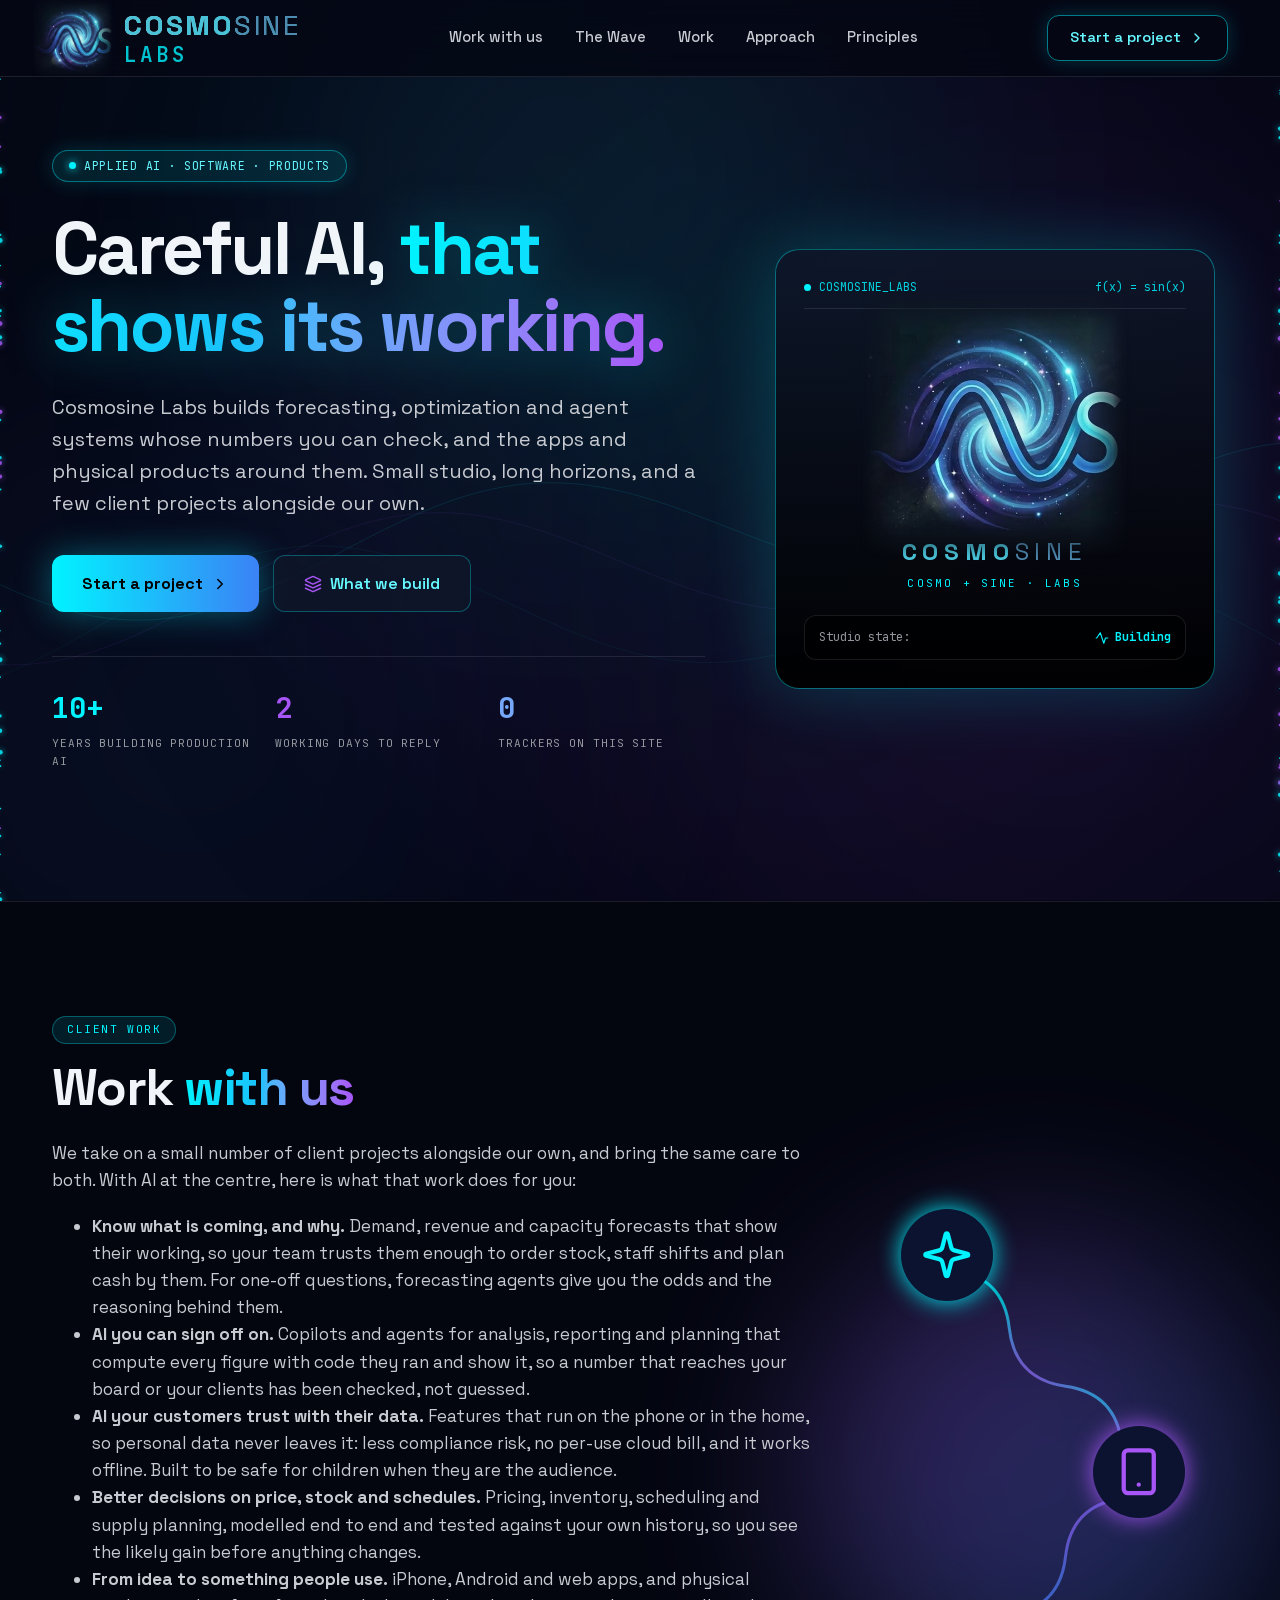
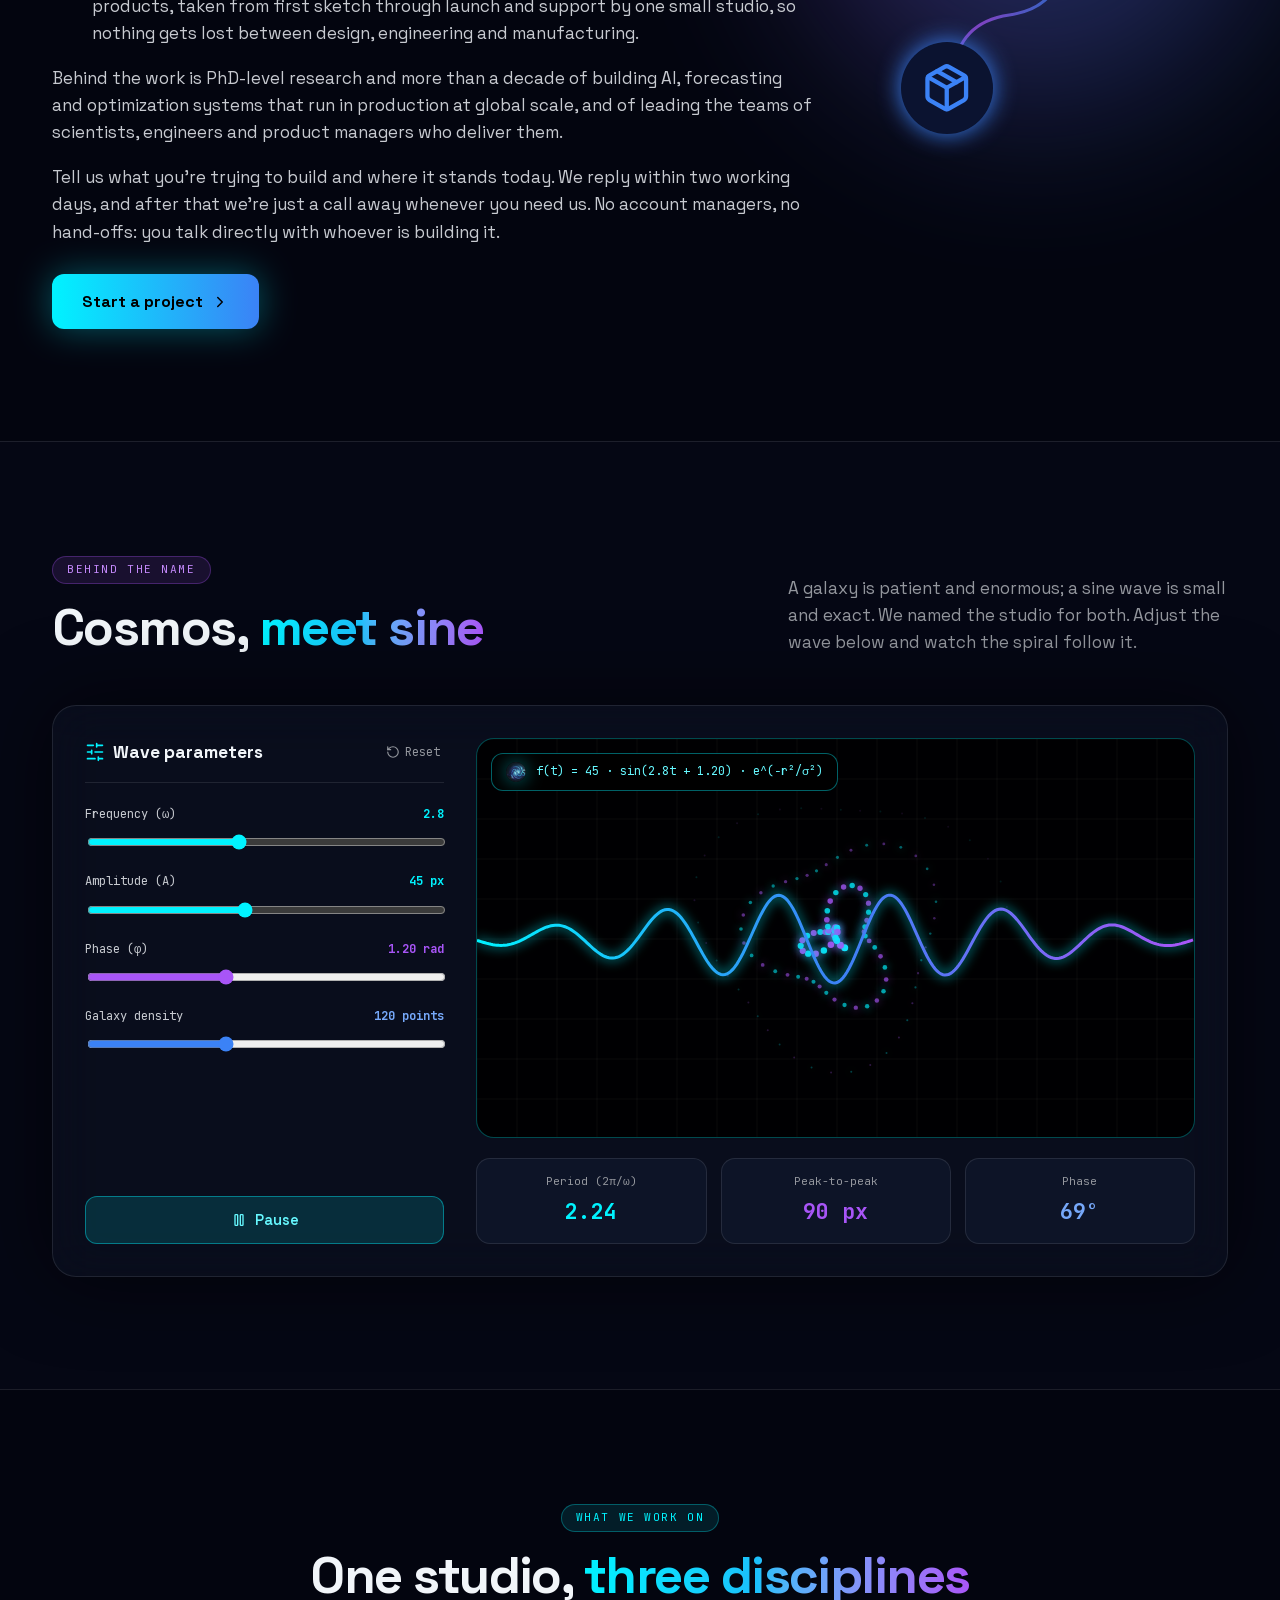
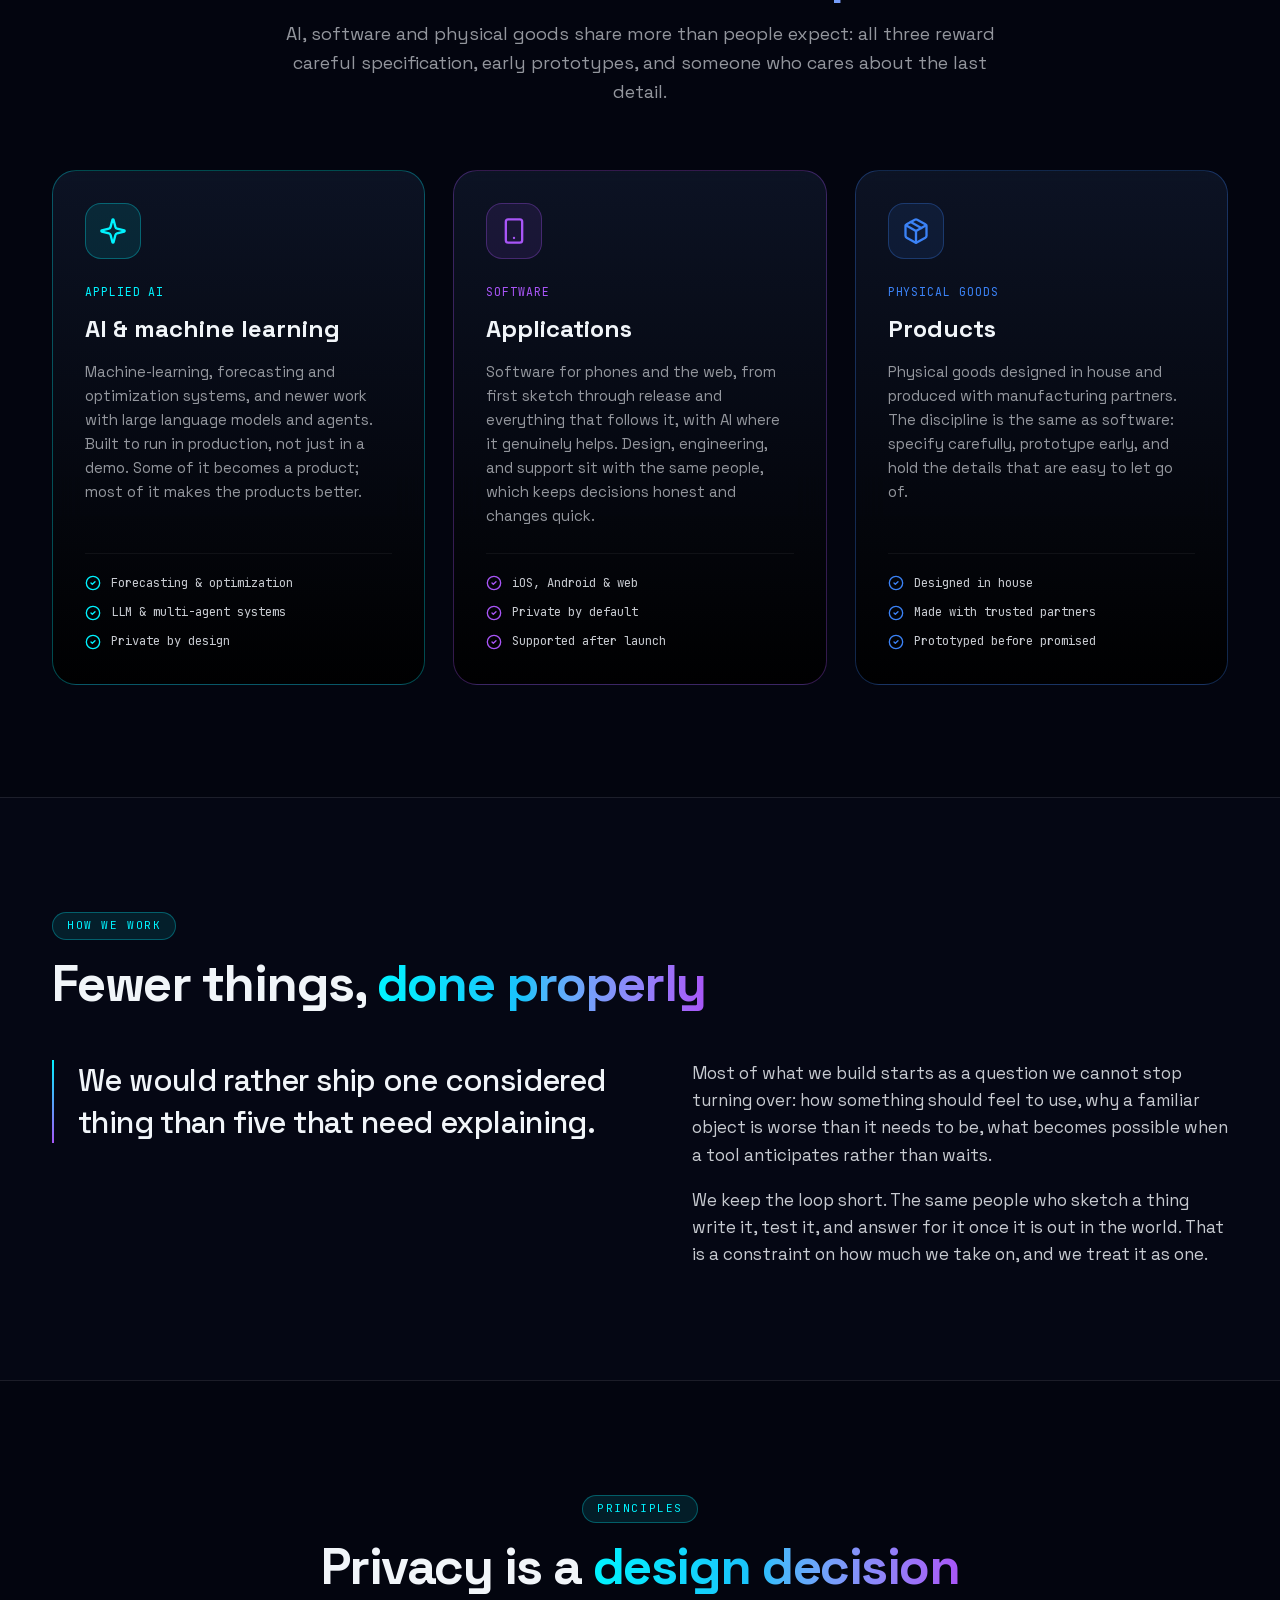
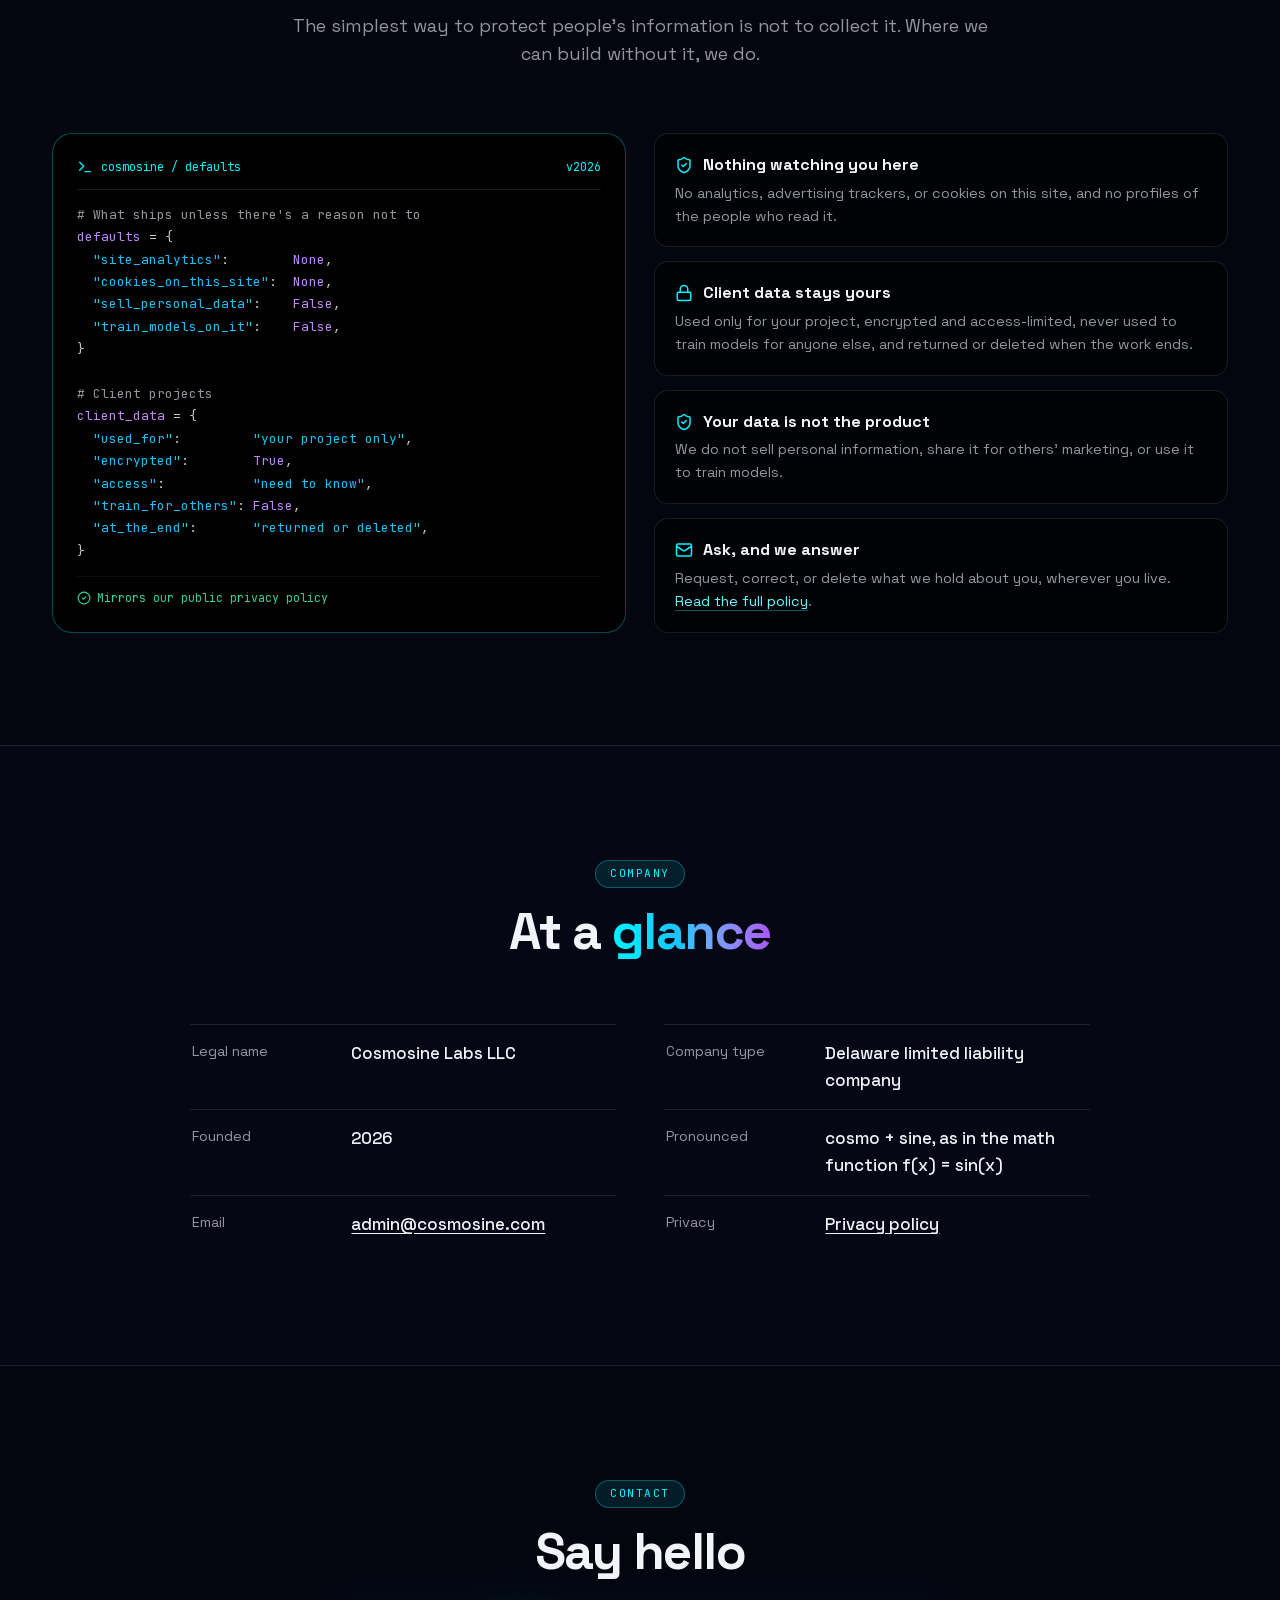
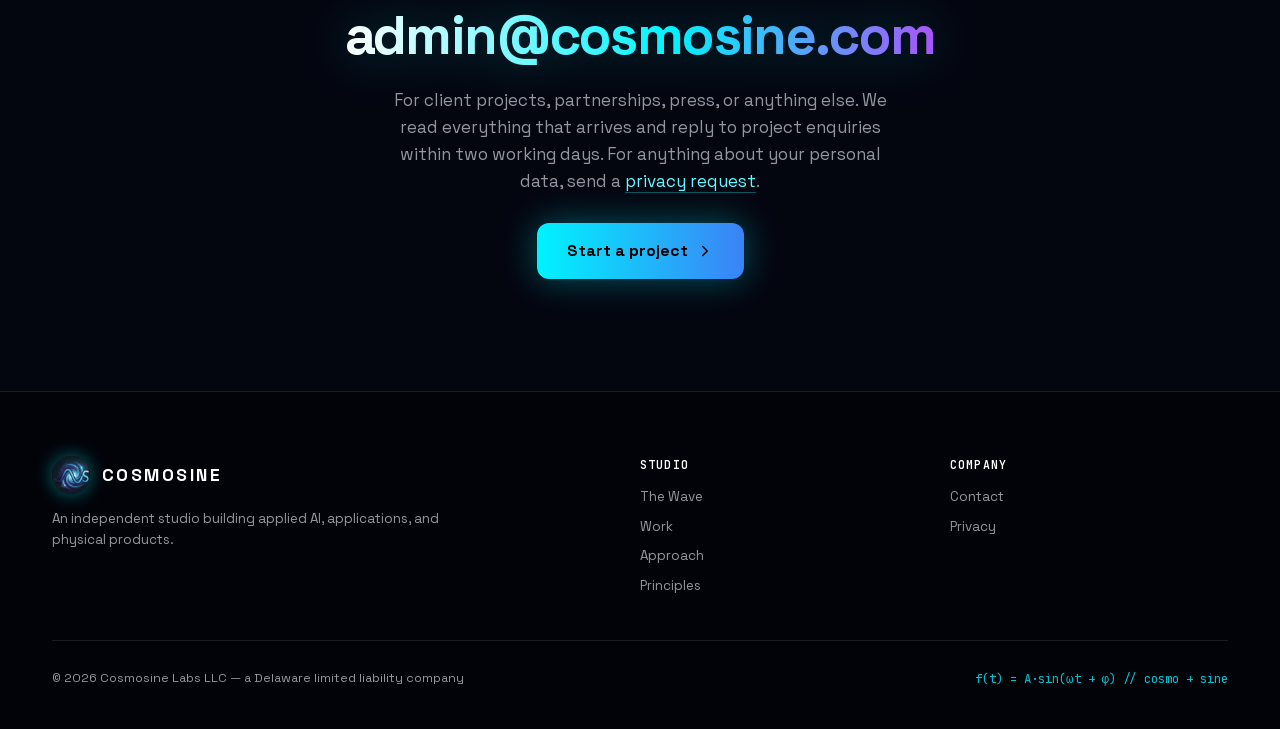
==== index.html @ b8218fde "Publish cosmosine.com from Site Studio" ====
<!DOCTYPE html>
<html lang="en">
<head>
<meta charset="utf-8">
<meta name="viewport" content="width=device-width, initial-scale=1">
<title>Cosmosine Labs · Applied AI &amp; software studio</title>
<meta name="description" content="Independent applied-AI studio: forecasts that show their working, AI agents that compute rather than guess, private on-device AI, and the apps around them.">
<meta name="theme-color" content="#050714">
<meta property="og:title" content="Cosmosine Labs · Applied AI &amp; software studio">
<meta property="og:description" content="Independent applied-AI studio: forecasting, optimization and agent systems whose numbers you can check, and the apps and products around them.">
<meta property="og:type" content="website">
<meta property="og:url" content="https://cosmosine.com/">
<meta property="og:site_name" content="Cosmosine Labs">
<meta property="og:image" content="https://cosmosine.com/assets/cosmosine-og.jpg">
<meta name="twitter:card" content="summary_large_image">
<link rel="canonical" href="https://cosmosine.com/">
<link rel="icon" type="image/png" href="assets/favicon-192.png">
<link rel="apple-touch-icon" href="assets/apple-touch-icon.png">
<link rel="stylesheet" href="fonts.css?v=10cmsup">
<link rel="stylesheet" href="styles.css">
<script type="application/ld+json">{"@context":"https://schema.org","@type":"Organization","name":"Cosmosine Labs","legalName":"Cosmosine Labs LLC","url":"https://cosmosine.com/","logo":"https://cosmosine.com/assets/logo.jpg","description":"Independent applied-AI studio: forecasts that show their working, AI agents that compute rather than guess, private on-device AI, and the apps around them.","email":"admin@cosmosine.com","contactPoint":{"@type":"ContactPoint","email":"admin@cosmosine.com","contactType":"customer service"},"foundingDate":"2026-09-12"}</script>

<style>:root{--space:#050714;--space-rgb:5,7,20;--panel-rgb:15,23,42;--ink:#f1f5f9;--ink-rgb:241,245,249;--cyan:#00f3ff;--cyan-rgb:0,243,255;--violet:#a855f7;--violet-rgb:168,85,247;--blue:#3b82f6;--blue-rgb:59,130,246;--glow:1;--radius:24px;--max:1240px;--heading-weight:700;--sans:"Space Grotesk",system-ui,-apple-system,BlinkMacSystemFont,"Segoe UI",Roboto,Helvetica,Arial,sans-serif;--mono:"JetBrains Mono",ui-monospace,SFMono-Regular,Menlo,Consolas,monospace}</style>
</head>
<body data-motion="full" data-particles="80" data-hero="particles">

<!-- Icon sprite (Lucide, ISC licence) -->
<svg width="0" height="0" style="position:absolute" aria-hidden="true">
  <defs><style>.i{fill:none;stroke:currentColor;stroke-width:2;stroke-linecap:round;stroke-linejoin:round}</style></defs>
  <symbol id="i-chevron" viewBox="0 0 24 24"><path d="m9 18 6-6-6-6"/></symbol>
  <symbol id="i-check" viewBox="0 0 24 24"><circle cx="12" cy="12" r="10"/><path d="m9 12 2 2 4-4"/></symbol>
  <symbol id="i-phone" viewBox="0 0 24 24"><rect width="14" height="20" x="5" y="2" rx="2"/><path d="M12 18h.01"/></symbol>
  <symbol id="i-package" viewBox="0 0 24 24"><path d="m7.5 4.27 9 5.15"/><path d="M21 8a2 2 0 0 0-1-1.73l-7-4a2 2 0 0 0-2 0l-7 4A2 2 0 0 0 3 8v8a2 2 0 0 0 1 1.73l7 4a2 2 0 0 0 2 0l7-4A2 2 0 0 0 21 16Z"/><path d="m3.3 7 8.7 5 8.7-5"/><path d="M12 22V12"/></symbol>
  <symbol id="i-sliders" viewBox="0 0 24 24"><path d="M21 4h-7M10 4H3M21 12h-9M8 12H3M21 20h-5M12 20H3M14 2v4M8 10v4M16 18v4"/></symbol>
  <symbol id="i-reset" viewBox="0 0 24 24"><path d="M3 12a9 9 0 1 0 9-9 9.75 9.75 0 0 0-6.74 2.74L3 8"/><path d="M3 3v5h5"/></symbol>
  <symbol id="i-play" viewBox="0 0 24 24"><path d="M6 3l14 9-14 9z"/></symbol>
  <symbol id="i-pause" viewBox="0 0 24 24"><rect x="14" y="4" width="4" height="16" rx="1"/><rect x="6" y="4" width="4" height="16" rx="1"/></symbol>
  <symbol id="i-terminal" viewBox="0 0 24 24"><path d="m4 17 6-6-6-6"/><path d="M12 19h8"/></symbol>
  <symbol id="i-shield" viewBox="0 0 24 24"><path d="M20 13c0 5-3.5 7.5-7.66 8.95a1 1 0 0 1-.67-.01C7.5 20.5 4 18 4 13V6a1 1 0 0 1 1-1c2 0 4.5-1.2 6.24-2.72a1.17 1.17 0 0 1 1.52 0C14.51 3.81 17 5 19 5a1 1 0 0 1 1 1z"/><path d="m9 12 2 2 4-4"/></symbol>
  <symbol id="i-lock" viewBox="0 0 24 24"><rect width="18" height="11" x="3" y="11" rx="2"/><path d="M7 11V7a5 5 0 0 1 10 0v4"/></symbol>
  <symbol id="i-mail" viewBox="0 0 24 24"><rect width="20" height="16" x="2" y="4" rx="2"/><path d="m22 7-8.97 5.7a1.94 1.94 0 0 1-2.06 0L2 7"/></symbol>
  <symbol id="i-menu" viewBox="0 0 24 24"><path d="M4 6h16M4 12h16M4 18h16"/></symbol>
  <symbol id="i-x" viewBox="0 0 24 24"><path d="M18 6 6 18M6 6l12 12"/></symbol>
  <symbol id="i-activity" viewBox="0 0 24 24"><path d="M22 12h-4l-3 9L9 3l-6 9H2"/></symbol>
  <symbol id="i-layers" viewBox="0 0 24 24"><path d="M12.83 2.18a2 2 0 0 0-1.66 0L2.6 6.08a1 1 0 0 0 0 1.83l8.58 3.91a2 2 0 0 0 1.66 0l8.58-3.9a1 1 0 0 0 0-1.83Z"/><path d="m22 17.65-9.17 4.16a2 2 0 0 1-1.66 0L2 17.65"/><path d="m22 12.65-9.17 4.16a2 2 0 0 1-1.66 0L2 12.65"/></symbol>
  <symbol id="i-sparkles" viewBox="0 0 24 24"><path d="M9.937 15.5A2 2 0 0 0 8.5 14.063l-6.135-1.582a.5.5 0 0 1 0-.962L8.5 9.936A2 2 0 0 0 9.937 8.5l1.582-6.135a.5.5 0 0 1 .963 0L14.063 8.5A2 2 0 0 0 15.5 9.937l6.135 1.581a.5.5 0 0 1 0 .964L15.5 14.063a2 2 0 0 0-1.437 1.437l-1.582 6.135a.5.5 0 0 1-.963 0z"/></symbol>
</svg>

<div class="ambient" aria-hidden="true"><i class="a"></i><i class="b"></i><i class="c"></i></div>

<header class="site-head" id="head">
  <div class="wrap bar">
    <a class="brand" href="index.html" aria-label="Cosmosine Labs home">
      <img class="logo" style="border-radius:0;-webkit-mask-image:linear-gradient(to right,transparent,#000 10px,#000 calc(100% - 10px),transparent),linear-gradient(to bottom,transparent,#000 10px,#000 calc(100% - 10px),transparent);-webkit-mask-composite:source-in;mask-image:linear-gradient(to right,transparent,#000 10px,#000 calc(100% - 10px),transparent),linear-gradient(to bottom,transparent,#000 10px,#000 calc(100% - 10px),transparent);mask-composite:intersect;scale:1.96" src="assets/logo.jpg" alt="" width="42" height="42">
      <span class="brand-name"><b><span class="t-fs t-c t-al" style="font-size:clamp(16px,calc(15.57px + 1.04vw),28px);font-weight:700;color:#49c1d7;-webkit-text-fill-color:#49c1d7;text-align:center;display:block;width:213px;max-width:100%;box-sizing:border-box">COSMO<span class="t-2" style="color:#4f8ab0;-webkit-text-fill-color:#4f8ab0;font-weight:400">SINE</span></span></b><small><span class="t-fs t-al" style="font-size:clamp(16px,calc(11.68px + 0.78vw),21px);text-align:center;display:block;width:100px;max-width:100%;box-sizing:border-box">Labs</span></small></span>
    </a>

    <nav class="nav" aria-label="Primary">
      <a href="#work-with-us">Work with us</a>
      <a href="#wave">The Wave</a>
      <a href="#work">Work</a>
      <a href="#approach">Approach</a>
      <a href="#principles">Principles</a>
    </nav>

    <a class="btn-ghost head-cta" href="#work-with-us">
      Start a project <svg class="i" width="16" height="16"><use href="#i-chevron"/></svg>
    </a>

    <button class="menu-toggle" id="menu-toggle" aria-label="Open menu" aria-expanded="false" aria-controls="mobile-menu">
      <svg class="i"><use href="#i-menu"/></svg>
    </button>
  </div>

  <div class="mobile-menu" id="mobile-menu">
    <a href="#work-with-us">Work with us</a>
    <a href="#wave">The Wave</a>
    <a href="#work">Work</a>
    <a href="#approach">Approach</a>
    <a href="#principles">Principles</a>
    <a class="btn-ghost" href="#work-with-us">Start a project</a>
  </div>
</header>

<main>

  <!-- ============ HOME ============ -->
  <section class="hero" id="home">
    <canvas id="hero-canvas" aria-hidden="true"></canvas>
    <div class="wrap">
      <div class="hero-grid emblem-right">

        <div class="hero-copy">
          <span class="badge rise"><span class="dot"></span>APPLIED AI · SOFTWARE · PRODUCTS</span>

          <h1 class="rise d1">Careful AI, <span class="grad">that shows its working.</span></h1>

          <p class="lede rise d2">Cosmosine Labs builds forecasting, optimization and agent systems whose numbers you can check, and the apps and physical products around them. Small studio, long horizons, and a few client projects alongside our own.</p>

          <div class="ctas rise d3">
            <a class="btn-primary" href="#work-with-us">Start a project <svg class="i"><use href="#i-chevron"/></svg></a>
            <a class="btn-secondary" href="#work"><svg class="i"><use href="#i-layers"/></svg> What we build</a>
          </div>
          <dl class="facts rise d4" style="grid-template-columns:repeat(3,1fr)">
            <div><dt class="c1">10+</dt><dd>Years building production AI</dd></div>
            <div><dt class="c2">2</dt><dd>Working days to reply</dd></div>
            <div><dt class="c3">0</dt><dd>Trackers on this site</dd></div>
          </dl>
        </div>

        <div class="rise d2">
          <div class="emblem">
            <div class="emblem-top">
              <span><i class="dot"></i>COSMOSINE_LABS</span>
              <span>f(x) = sin(x)</span>
            </div>
            <div class="emblem-core">
              <img class="logo" style="border-radius:0;-webkit-mask-image:linear-gradient(to right,transparent,#000 27px,#000 calc(100% - 27px),transparent),linear-gradient(to bottom,transparent,#000 27px,#000 calc(100% - 27px),transparent);-webkit-mask-composite:source-in;mask-image:linear-gradient(to right,transparent,#000 27px,#000 calc(100% - 27px),transparent),linear-gradient(to bottom,transparent,#000 27px,#000 calc(100% - 27px),transparent);mask-composite:intersect;scale:1.46" src="assets/logo.jpg" alt="Cosmosine Labs emblem: a sine wave running through a spiral galaxy" width="190" height="190">
              <div>
                <h2><span class="t-c" style="font-weight:700;color:#49c1d7;-webkit-text-fill-color:#49c1d7">COSMO<span class="t-2" style="color:#4f8ab0;-webkit-text-fill-color:#4f8ab0;font-weight:400">SINE</span></span></h2>
                <p>cosmo + sine · Labs</p>
              </div>
            </div>
            <div class="emblem-status">
              <span>Studio state:</span>
              <b><svg class="i" width="14" height="14"><use href="#i-activity"/></svg> Building</b>
            </div>
          </div>
        </div>
      </div>
    </div>
  </section>

  <!-- ============ WORK-WITH-US ============ -->
  <section class="section alt has-layers" id="work-with-us">
    <div class="layers">
      <div class="layer l-shape no-phone" style="--lx:81%;--ly:50%;--lmx:81%;--lmy:50%;width:clamp(230px,38.33vw,460px);opacity:0.32;filter:blur(90px);z-index:-1" aria-hidden="true"><i class="shp" style="border-radius:50%;background:linear-gradient(135deg,var(--violet),var(--blue))"></i></div>
      <div class="layer l-shape no-phone" style="--lx:81.5%;--ly:40.5%;--lmx:81.5%;--lmy:40.5%;width:clamp(135px,22.5vw,270px);aspect-ratio:270/70;rotate:46deg;opacity:0.7;z-index:1" aria-hidden="true"><svg viewBox="0 0 100 100" preserveAspectRatio="none"><g style="fill:none;stroke:url(#g-sections-1-layers-1);stroke-width:3px;stroke-linecap:round;stroke-linejoin:round"><defs><linearGradient id="g-sections-1-layers-1" gradientTransform="rotate(45 .5 .5)"><stop offset="0" style="stop-color:var(--cyan)"/><stop offset="1" style="stop-color:var(--violet)"/></linearGradient></defs><path d="M2 50 C12 20 22 20 32 50 S52 80 62 50 S82 20 92 50 L98 60" vector-effect="non-scaling-stroke"/></g></svg></div>
      <div class="layer l-shape no-phone" style="--lx:81.5%;--ly:59.5%;--lmx:81.5%;--lmy:59.5%;width:clamp(135px,22.5vw,270px);aspect-ratio:270/70;rotate:-46deg;opacity:0.7;z-index:1" aria-hidden="true"><svg viewBox="0 0 100 100" preserveAspectRatio="none"><g style="fill:none;stroke:url(#g-sections-1-layers-2);stroke-width:3px;stroke-linecap:round;stroke-linejoin:round"><defs><linearGradient id="g-sections-1-layers-2" gradientTransform="rotate(45 .5 .5)"><stop offset="0" style="stop-color:var(--violet)"/><stop offset="1" style="stop-color:var(--blue)"/></linearGradient></defs><path d="M2 50 C12 20 22 20 32 50 S52 80 62 50 S82 20 92 50 L98 60" vector-effect="non-scaling-stroke"/></g></svg></div>
      <div class="layer l-icon no-phone" style="--lx:74%;--ly:31%;--lmx:74%;--lmy:31%;width:clamp(46px,7.67vw,92px);filter:drop-shadow(0 0 11.5px var(--cyan));z-index:2" aria-hidden="true"><span class="ibadge filled" style="background:#0b1330;border-radius:50%;color:var(--cyan)"><svg class="i"><use href="#i-sparkles"/></svg></span></div>
      <div class="layer l-icon no-phone" style="--lx:89%;--ly:50%;--lmx:89%;--lmy:50%;width:clamp(46px,7.67vw,92px);filter:drop-shadow(0 0 11.5px var(--violet));z-index:2" aria-hidden="true"><span class="ibadge filled" style="background:#0b1330;border-radius:50%;color:var(--violet)"><svg class="i"><use href="#i-phone"/></svg></span></div>
      <div class="layer l-icon no-phone" style="--lx:74%;--ly:69%;--lmx:74%;--lmy:69%;width:clamp(46px,7.67vw,92px);filter:drop-shadow(0 0 11.5px var(--blue));z-index:2" aria-hidden="true"><span class="ibadge filled" style="background:#0b1330;border-radius:50%;color:var(--blue)"><svg class="i"><use href="#i-package"/></svg></span></div>
    </div>
    <div class="wrap">
      <div class="text-block">
        <span class="pill">Client work</span>
        <h2 class="title">Work <span class="grad">with us</span></h2>
        <div class="body">
<p>We take on a small number of client projects alongside our own, and bring the same care to both. With AI at the centre, here is what that work does for you:</p>
<ul><li><strong>Know what is coming, and why.</strong> Demand, revenue and capacity forecasts that show their working, so your team trusts them enough to order stock, staff shifts and plan cash by them. For one-off questions, forecasting agents give you the odds and the reasoning behind them.</li><li><strong>AI you can sign off on.</strong> Copilots and agents for analysis, reporting and planning that compute every figure with code they ran and show it, so a number that reaches your board or your clients has been checked, not guessed.</li><li><strong>AI your customers trust with their data.</strong> Features that run on the phone or in the home, so personal data never leaves it: less compliance risk, no per-use cloud bill, and it works offline. Built to be safe for children when they are the audience.</li><li><strong>Better decisions on price, stock and schedules.</strong> Pricing, inventory, scheduling and supply planning, modelled end to end and tested against your own history, so you see the likely gain before anything changes.</li><li><strong>From idea to something people use.</strong> iPhone, Android and web apps, and physical products, taken from first sketch through launch and support by one small studio, so nothing gets lost between design, engineering and manufacturing.</li></ul>
<p>Behind the work is PhD-level research and more than a decade of building AI, forecasting and optimization systems that run in production at global scale, and of leading the teams of scientists, engineers and product managers who deliver them.</p>
<p>Tell us what you&#39;re trying to build and where it stands today. We reply within two working days, and after that we&#39;re just a call away whenever you need us. No account managers, no hand-offs: you talk directly with whoever is building it.</p>
        </div>
      <div class="ctas section-cta">
        <a class="btn-primary" href="mailto:admin@cosmosine.com?subject=Project%20enquiry&amp;body=What%20are%20you%20trying%20to%20build%3F%0A%0AWhere%20does%20it%20stand%20today%3F%0A%0AWhat%20data%20do%20you%20have%3F%0A%0ATimeline%20or%20budget%20range%3A%0A">Start a project <svg class="i"><use href="#i-chevron"/></svg></a>
      </div>
      </div>
    </div>
  </section>

  <!-- ============ WAVE ============ -->
  <section class="section" id="wave">
    <div class="wrap">
      <div class="head-split">
        <div>
          <span class="pill violet">Behind the name</span>
          <h2 class="title">Cosmos, <span class="grad">meet sine</span></h2>
        </div>
        <p>A galaxy is patient and enormous; a sine wave is small and exact. We named the studio for both. Adjust the wave below and watch the spiral follow it.</p>
      </div>

      <div class="lab">
        <div class="lab-controls">
          <div>
            <header>
              <h3><svg class="i"><use href="#i-sliders"/></svg> Wave parameters</h3>
              <button class="link-btn" id="lab-reset" type="button"><svg class="i"><use href="#i-reset"/></svg> Reset</button>
            </header>

            <div class="slider">
              <label for="s-freq"><span>Frequency (ω)</span><output id="o-freq" for="s-freq"></output></label>
              <input type="range" id="s-freq" min="0.5" max="6" step="0.1" value="2.8">
            </div>
            <div class="slider">
              <label for="s-amp"><span>Amplitude (A)</span><output id="o-amp" for="s-amp"></output></label>
              <input type="range" id="s-amp" min="10" max="90" step="1" value="45">
            </div>
            <div class="slider v">
              <label for="s-phase"><span>Phase (φ)</span><output id="o-phase" for="s-phase"></output></label>
              <input type="range" id="s-phase" min="0" max="3.14" step="0.02" value="1.2">
            </div>
            <div class="slider b">
              <label for="s-density"><span>Galaxy density</span><output id="o-density" for="s-density"></output></label>
              <input type="range" id="s-density" min="40" max="250" step="5" value="120">
            </div>
          </div>

          <button class="toggle" id="lab-toggle" type="button"></button>
        </div>

        <div class="lab-view">
          <div class="viewport">
            <canvas id="lab-canvas" aria-label="Animated spiral of particles distorted by a sine wave" role="img"></canvas>
            <div class="formula">
              <img class="logo" src="assets/logo.jpg" alt="" width="20" height="20">
              <span id="formula"></span>
            </div>
          </div>
          <div class="readouts">
            <div class="readout"><span>Period (2π/ω)</span><b class="c1" id="r-period"></b></div>
            <div class="readout"><span>Peak-to-peak</span><b class="c2" id="r-p2p"></b></div>
            <div class="readout"><span>Phase</span><b class="c3" id="r-phase"></b></div>
          </div>
        </div>
      </div>
    </div>
  </section>

  <!-- ============ WORK ============ -->
  <section class="section alt" id="work">
    <div class="wrap">
      <div class="head-center">
        <span class="pill">What we work on</span>
        <h2 class="title">One studio, <span class="grad">three disciplines</span></h2>
        <p class="sub">AI, software and physical goods share more than people expect: all three reward careful specification, early prototypes, and someone who cares about the last detail.</p>
      </div>

      <div class="cards" style="--cols:3">
        <article class="card">
          <div class="icon"><svg class="i"><use href="#i-sparkles"/></svg></div>
          <div class="kicker">APPLIED AI</div>
          <h3>AI &amp; machine learning</h3>
          <p>Machine-learning, forecasting and optimization systems, and newer work with large language models and agents. Built to run in production, not just in a demo. Some of it becomes a product; most of it makes the products better.</p>
          <ul>
            <li><svg class="i"><use href="#i-check"/></svg> Forecasting &amp; optimization</li>
            <li><svg class="i"><use href="#i-check"/></svg> LLM &amp; multi-agent systems</li>
            <li><svg class="i"><use href="#i-check"/></svg> Private by design</li>
          </ul>
        </article>

        <article class="card violet">
          <div class="icon"><svg class="i"><use href="#i-phone"/></svg></div>
          <div class="kicker">SOFTWARE</div>
          <h3>Applications</h3>
          <p>Software for phones and the web, from first sketch through release and everything that follows it, with AI where it genuinely helps. Design, engineering, and support sit with the same people, which keeps decisions honest and changes quick.</p>
          <ul>
            <li><svg class="i"><use href="#i-check"/></svg> iOS, Android &amp; web</li>
            <li><svg class="i"><use href="#i-check"/></svg> Private by default</li>
            <li><svg class="i"><use href="#i-check"/></svg> Supported after launch</li>
          </ul>
        </article>

        <article class="card blue">
          <div class="icon"><svg class="i"><use href="#i-package"/></svg></div>
          <div class="kicker">PHYSICAL GOODS</div>
          <h3>Products</h3>
          <p>Physical goods designed in house and produced with manufacturing partners. The discipline is the same as software: specify carefully, prototype early, and hold the details that are easy to let go of.</p>
          <ul>
            <li><svg class="i"><use href="#i-check"/></svg> Designed in house</li>
            <li><svg class="i"><use href="#i-check"/></svg> Made with trusted partners</li>
            <li><svg class="i"><use href="#i-check"/></svg> Prototyped before promised</li>
          </ul>
        </article>
      </div>
    </div>
  </section>

  <!-- ============ APPROACH ============ -->
  <section class="section" id="approach">
    <div class="wrap">
      <div class="head-split">
        <div>
          <span class="pill">How we work</span>
          <h2 class="title">Fewer things, <span class="grad">done properly</span></h2>
        </div>
      </div>
      <div class="approach">
        <blockquote>We would rather ship one considered thing than five that need explaining.</blockquote>
        <div class="copy">
<p>Most of what we build starts as a question we cannot stop turning over: how something should feel to use, why a familiar object is worse than it needs to be, what becomes possible when a tool anticipates rather than waits.</p>
<p>We keep the loop short. The same people who sketch a thing write it, test it, and answer for it once it is out in the world. That is a constraint on how much we take on, and we treat it as one.</p>
        </div>
      </div>
    </div>
  </section>

  <!-- ============ PRINCIPLES ============ -->
  <section class="section alt" id="principles">
    <div class="wrap">
      <div class="head-center">
        <span class="pill">Principles</span>
        <h2 class="title">Privacy is a <span class="grad">design decision</span></h2>
        <p class="sub">The simplest way to protect people&#39;s information is not to collect it. Where we can build without it, we do.</p>
      </div>

      <div class="commit-grid">
        <div class="terminal">
          <div class="terminal-top">
            <span><svg class="i"><use href="#i-terminal"/></svg> cosmosine / defaults</span>
            <span>v2026</span>
          </div>
<pre><span class="c"># What ships unless there&#39;s a reason not to</span>
<span class="k">defaults</span> = {
  <span class="s">&quot;site_analytics&quot;</span>:        <span class="k">None</span>,
  <span class="s">&quot;cookies_on_this_site&quot;</span>:  <span class="k">None</span>,
  <span class="s">&quot;sell_personal_data&quot;</span>:    <span class="k">False</span>,
  <span class="s">&quot;train_models_on_it&quot;</span>:    <span class="k">False</span>,
}

<span class="c"># Client projects</span>
<span class="k">client_data</span> = {
  <span class="s">&quot;used_for&quot;</span>:         <span class="s">&quot;your project only&quot;</span>,
  <span class="s">&quot;encrypted&quot;</span>:        <span class="k">True</span>,
  <span class="s">&quot;access&quot;</span>:           <span class="s">&quot;need to know&quot;</span>,
  <span class="s">&quot;train_for_others&quot;</span>: <span class="k">False</span>,
  <span class="s">&quot;at_the_end&quot;</span>:       <span class="s">&quot;returned or deleted&quot;</span>,
}</pre>
          <div class="terminal-ok"><svg class="i"><use href="#i-check"/></svg> Mirrors our public privacy policy</div>
        </div>
        <div class="promises">
          <div class="promise">
            <h3><svg class="i"><use href="#i-shield"/></svg> Nothing watching you here</h3>
            <p>No analytics, advertising trackers, or cookies on this site, and no profiles of the people who read it.</p>
          </div>
          <div class="promise">
            <h3><svg class="i"><use href="#i-lock"/></svg> Client data stays yours</h3>
            <p>Used only for your project, encrypted and access-limited, never used to train models for anyone else, and returned or deleted when the work ends.</p>
          </div>
          <div class="promise">
            <h3><svg class="i"><use href="#i-shield"/></svg> Your data is not the product</h3>
            <p>We do not sell personal information, share it for others&#39; marketing, or use it to train models.</p>
          </div>
          <div class="promise">
            <h3><svg class="i"><use href="#i-mail"/></svg> Ask, and we answer</h3>
            <p>Request, correct, or delete what we hold about you, wherever you live. <a href="privacy.html">Read the full policy</a>.</p>
          </div>
        </div>
      </div>
    </div>
  </section>

  <!-- ============ COMPANY ============ -->
  <section class="section" id="company">
    <div class="wrap">
      <div class="head-center">
        <span class="pill">Company</span>
        <h2 class="title">At a <span class="grad">glance</span></h2>
        
      </div>
      <dl class="keyfacts">
        <div class="keyfact"><dt>Legal name</dt><dd>Cosmosine Labs LLC</dd></div>
        <div class="keyfact"><dt>Company type</dt><dd>Delaware limited liability company</dd></div>
        <div class="keyfact"><dt>Founded</dt><dd>2026</dd></div>
        <div class="keyfact"><dt>Pronounced</dt><dd>cosmo + sine, as in the math function f(x) = sin(x)</dd></div>
        <div class="keyfact"><dt>Email</dt><dd><a href="mailto:admin@cosmosine.com">admin@cosmosine.com</a></dd></div>
        <div class="keyfact"><dt>Privacy</dt><dd><a href="privacy.html">Privacy policy</a></dd></div>
      </dl>
    </div>
  </section>

  <!-- ============ CONTACT ============ -->
  <section class="section alt contact" id="contact">
    <div class="wrap">
      <span class="pill">Contact</span>
      <h2 class="title">Say hello</h2>
      <a class="contact-address" href="mailto:admin@cosmosine.com">admin@cosmosine.com</a>
      <p class="sub">For client projects, partnerships, press, or anything else. We read everything that arrives and reply to project enquiries within two working days. For anything about your personal data, send a <a href="mailto:admin@cosmosine.com?subject=Privacy%20request">privacy request</a>.</p>
      <div class="ctas section-cta">
        <a class="btn-primary" href="mailto:admin@cosmosine.com?subject=Project%20enquiry&amp;body=What%20are%20you%20trying%20to%20build%3F%0A%0AWhere%20does%20it%20stand%20today%3F%0A%0AWhat%20data%20do%20you%20have%3F%0A%0ATimeline%20or%20budget%20range%3A%0A">Start a project <svg class="i"><use href="#i-chevron"/></svg></a>
      </div>
    </div>
  </section>

</main>

<footer class="site-foot">
  <div class="wrap">
    <div class="foot-grid" style="--foot-cols:2">
      <div>
        <a class="foot-brand" href="index.html">
          <img class="logo" src="assets/logo.jpg" alt="" width="38" height="38">
          <b>COSMOSINE</b>
        </a>
        <p>An independent studio building applied AI, applications, and physical products.</p>
      </div>
      <div class="foot-col">
        <h4>Studio</h4>
        <ul>
          <li><a href="#wave">The Wave</a></li>
          <li><a href="#work">Work</a></li>
          <li><a href="#approach">Approach</a></li>
          <li><a href="#principles">Principles</a></li>
        </ul>
      </div>
      <div class="foot-col">
        <h4>Company</h4>
        <ul>
          <li><a href="#contact">Contact</a></li>
          <li><a href="privacy.html">Privacy</a></li>
        </ul>
      </div>
    </div>
    <div class="foot-base">
      <span>© 2026 Cosmosine Labs LLC — a Delaware limited liability company</span>
      
      <span class="mono">f(t) = A·sin(ωt + φ) // cosmo + sine</span>
    </div>
  </div>
</footer>

<script src="main.js" defer></script>

</body>
</html>
---- fonts.css ----
/* Fonts for this site, served from this site. */
@font-face{font-family:"JetBrains Mono";font-style:normal;font-weight:400;font-display:swap;src:url("assets/fonts/jetbrains-mono/9326b4c9bf1d.woff2") format("woff2");unicode-range:U+0100-02BA, U+02BD-02C5, U+02C7-02CC, U+02CE-02D7, U+02DD-02FF, U+0304, U+0308, U+0329, U+1D00-1DBF, U+1E00-1E9F, U+1EF2-1EFF, U+2020, U+20A0-20AB, U+20AD-20C0, U+2113, U+2C60-2C7F, U+A720-A7FF}
@font-face{font-family:"JetBrains Mono";font-style:normal;font-weight:400;font-display:swap;src:url("assets/fonts/jetbrains-mono/b87346fdc77f.woff2") format("woff2");unicode-range:U+0000-00FF, U+0131, U+0152-0153, U+02BB-02BC, U+02C6, U+02DA, U+02DC, U+0304, U+0308, U+0329, U+2000-206F, U+20AC, U+2122, U+2191, U+2193, U+2212, U+2215, U+FEFF, U+FFFD}
@font-face{font-family:"JetBrains Mono";font-style:normal;font-weight:600;font-display:swap;src:url("assets/fonts/jetbrains-mono/9326b4c9bf1d.woff2") format("woff2");unicode-range:U+0100-02BA, U+02BD-02C5, U+02C7-02CC, U+02CE-02D7, U+02DD-02FF, U+0304, U+0308, U+0329, U+1D00-1DBF, U+1E00-1E9F, U+1EF2-1EFF, U+2020, U+20A0-20AB, U+20AD-20C0, U+2113, U+2C60-2C7F, U+A720-A7FF}
@font-face{font-family:"JetBrains Mono";font-style:normal;font-weight:600;font-display:swap;src:url("assets/fonts/jetbrains-mono/b87346fdc77f.woff2") format("woff2");unicode-range:U+0000-00FF, U+0131, U+0152-0153, U+02BB-02BC, U+02C6, U+02DA, U+02DC, U+0304, U+0308, U+0329, U+2000-206F, U+20AC, U+2122, U+2191, U+2193, U+2212, U+2215, U+FEFF, U+FFFD}
@font-face{font-family:"JetBrains Mono";font-style:normal;font-weight:700;font-display:swap;src:url("assets/fonts/jetbrains-mono/9326b4c9bf1d.woff2") format("woff2");unicode-range:U+0100-02BA, U+02BD-02C5, U+02C7-02CC, U+02CE-02D7, U+02DD-02FF, U+0304, U+0308, U+0329, U+1D00-1DBF, U+1E00-1E9F, U+1EF2-1EFF, U+2020, U+20A0-20AB, U+20AD-20C0, U+2113, U+2C60-2C7F, U+A720-A7FF}
@font-face{font-family:"JetBrains Mono";font-style:normal;font-weight:700;font-display:swap;src:url("assets/fonts/jetbrains-mono/b87346fdc77f.woff2") format("woff2");unicode-range:U+0000-00FF, U+0131, U+0152-0153, U+02BB-02BC, U+02C6, U+02DA, U+02DC, U+0304, U+0308, U+0329, U+2000-206F, U+20AC, U+2122, U+2191, U+2193, U+2212, U+2215, U+FEFF, U+FFFD}
@font-face{font-family:"Space Grotesk";font-style:normal;font-weight:400;font-display:swap;src:url("assets/fonts/space-grotesk/012a46f960a4.woff2") format("woff2");unicode-range:U+0100-02BA, U+02BD-02C5, U+02C7-02CC, U+02CE-02D7, U+02DD-02FF, U+0304, U+0308, U+0329, U+1D00-1DBF, U+1E00-1E9F, U+1EF2-1EFF, U+2020, U+20A0-20AB, U+20AD-20C0, U+2113, U+2C60-2C7F, U+A720-A7FF}
@font-face{font-family:"Space Grotesk";font-style:normal;font-weight:400;font-display:swap;src:url("assets/fonts/space-grotesk/1d9f0cbb15e4.woff2") format("woff2");unicode-range:U+0000-00FF, U+0131, U+0152-0153, U+02BB-02BC, U+02C6, U+02DA, U+02DC, U+0304, U+0308, U+0329, U+2000-206F, U+20AC, U+2122, U+2191, U+2193, U+2212, U+2215, U+FEFF, U+FFFD}
@font-face{font-family:"Space Grotesk";font-style:normal;font-weight:500;font-display:swap;src:url("assets/fonts/space-grotesk/012a46f960a4.woff2") format("woff2");unicode-range:U+0100-02BA, U+02BD-02C5, U+02C7-02CC, U+02CE-02D7, U+02DD-02FF, U+0304, U+0308, U+0329, U+1D00-1DBF, U+1E00-1E9F, U+1EF2-1EFF, U+2020, U+20A0-20AB, U+20AD-20C0, U+2113, U+2C60-2C7F, U+A720-A7FF}
@font-face{font-family:"Space Grotesk";font-style:normal;font-weight:500;font-display:swap;src:url("assets/fonts/space-grotesk/1d9f0cbb15e4.woff2") format("woff2");unicode-range:U+0000-00FF, U+0131, U+0152-0153, U+02BB-02BC, U+02C6, U+02DA, U+02DC, U+0304, U+0308, U+0329, U+2000-206F, U+20AC, U+2122, U+2191, U+2193, U+2212, U+2215, U+FEFF, U+FFFD}
@font-face{font-family:"Space Grotesk";font-style:normal;font-weight:600;font-display:swap;src:url("assets/fonts/space-grotesk/012a46f960a4.woff2") format("woff2");unicode-range:U+0100-02BA, U+02BD-02C5, U+02C7-02CC, U+02CE-02D7, U+02DD-02FF, U+0304, U+0308, U+0329, U+1D00-1DBF, U+1E00-1E9F, U+1EF2-1EFF, U+2020, U+20A0-20AB, U+20AD-20C0, U+2113, U+2C60-2C7F, U+A720-A7FF}
@font-face{font-family:"Space Grotesk";font-style:normal;font-weight:600;font-display:swap;src:url("assets/fonts/space-grotesk/1d9f0cbb15e4.woff2") format("woff2");unicode-range:U+0000-00FF, U+0131, U+0152-0153, U+02BB-02BC, U+02C6, U+02DA, U+02DC, U+0304, U+0308, U+0329, U+2000-206F, U+20AC, U+2122, U+2191, U+2193, U+2212, U+2215, U+FEFF, U+FFFD}
@font-face{font-family:"Space Grotesk";font-style:normal;font-weight:700;font-display:swap;src:url("assets/fonts/space-grotesk/012a46f960a4.woff2") format("woff2");unicode-range:U+0100-02BA, U+02BD-02C5, U+02C7-02CC, U+02CE-02D7, U+02DD-02FF, U+0304, U+0308, U+0329, U+1D00-1DBF, U+1E00-1E9F, U+1EF2-1EFF, U+2020, U+20A0-20AB, U+20AD-20C0, U+2113, U+2C60-2C7F, U+A720-A7FF}
@font-face{font-family:"Space Grotesk";font-style:normal;font-weight:700;font-display:swap;src:url("assets/fonts/space-grotesk/1d9f0cbb15e4.woff2") format("woff2");unicode-range:U+0000-00FF, U+0131, U+0152-0153, U+02BB-02BC, U+02C6, U+02DA, U+02DC, U+0304, U+0308, U+0329, U+2000-206F, U+20AC, U+2122, U+2191, U+2193, U+2212, U+2215, U+FEFF, U+FFFD}
---- styles.css ----
/* ===== studio components ===== */
/* ==========================================================================
   Shared components, loaded before every template's stylesheet.
   Charts: marks use --series-*, a colour-blind-safe palette each template sets
   for its own surface. Text always uses text colours, never series colours.
   ========================================================================== */

:root{
  --series-1:#2a78d6; --series-2:#eb6834; --series-3:#1baf7a;
  --series-other:color-mix(in srgb,var(--ink) 30%,var(--chart-bg-solid,#fff));
  --chart-bg:rgb(var(--panel-rgb));
  --chart-bg-solid:rgb(var(--panel-rgb));
  --chart-grid:rgba(var(--ink-rgb),.1);
  --chart-grid-strong:rgba(var(--ink-rgb),.35);
}

.doc-block{display:contents}

/* key facts: label / value rows */
.keyfacts{display:grid;grid-template-columns:repeat(auto-fit,minmax(min(360px,100%),1fr));gap:0 48px;max-width:900px;margin:36px auto 0}
.keyfact{display:grid;grid-template-columns:minmax(96px,34%) minmax(0,1fr);gap:16px;padding:15px 2px;border-top:1px solid var(--line)}
.keyfact dt{color:var(--muted);font-size:.9rem}
.keyfact dd{margin:0;color:var(--ink);font-weight:500;overflow-wrap:break-word}
.keyfact a{text-decoration:underline;text-decoration-thickness:1px;text-underline-offset:3px}

.chart{
  position:relative;margin:0 auto;max-width:860px;
  padding:clamp(18px,3vw,32px);border-radius:var(--radius);
  background:var(--chart-bg);border:1px solid var(--line);color:var(--ink);
}
.chart.wide{max-width:none}
.chart-cap{margin:0 0 22px;font-weight:600;font-size:1rem;color:var(--ink)}
.chart-note{margin:16px 0 0;font-size:.82rem;color:var(--muted)}
.chart-empty{margin:0;padding:32px 0;text-align:center;color:var(--muted)}
.chart :focus-visible{outline:2px solid var(--series-1);outline-offset:2px}

/* horizontal bars */
.hbars{display:grid;gap:12px}
.hbar{display:grid;grid-template-columns:minmax(84px,28%) minmax(0,1fr);align-items:center;gap:14px;border-radius:6px;outline:none}
.hbar-label{font-size:.92rem;color:var(--body);text-align:right;overflow-wrap:anywhere}
.hbar-track{display:flex;align-items:center;gap:8px;min-width:0}
.hbar-fill{flex:none;height:20px;width:calc((100% - 6em) * var(--f));min-width:2px;background:var(--series-1);border-radius:0 4px 4px 0;transition:filter .15s}
.hbar-val{font-size:.85rem;font-weight:600;color:var(--ink);white-space:nowrap}
.hbar:hover .hbar-fill,.hbar:focus-visible .hbar-fill{filter:brightness(1.12)}

/* shared axis grid (columns + line) */
.cplot,.lplot{position:relative;height:240px;margin-left:4em}
.cgrid{position:absolute;inset:0;pointer-events:none}
.cgrid i{position:absolute;left:0;right:0;bottom:var(--y);border-top:1px solid var(--chart-grid);font-style:normal}
.cgrid b{position:absolute;right:100%;margin-right:8px;transform:translateY(-50%);font-size:.72rem;font-weight:400;color:var(--muted);white-space:nowrap;font-variant-numeric:tabular-nums}
.xlabels{display:grid;grid-template-columns:repeat(var(--n),minmax(0,1fr));margin:8px 0 0 4em;font-size:.78rem;color:var(--muted);text-align:center}
.xlabels span{padding:0 2px;overflow-wrap:anywhere}

/* columns */
.cols{position:absolute;inset:0;display:grid;grid-template-columns:repeat(var(--n),minmax(0,1fr))}
.col{position:relative;display:flex;justify-content:center;align-items:flex-end;outline:none}
.col-bar{position:relative;width:min(24px,60%);height:var(--h);min-height:2px;background:var(--series-1);border-radius:4px 4px 0 0;transition:filter .15s}
.col-val{position:absolute;bottom:100%;left:50%;transform:translateX(-50%);margin-bottom:5px;font-size:.78rem;font-weight:600;color:var(--ink);white-space:nowrap}
.col:hover .col-bar,.col:focus-visible .col-bar{filter:brightness(1.12)}

/* emphasis: one highlighted bar, the rest recede */
.is-dim .hbar-fill,.is-dim .col-bar{background:var(--series-other)}

/* line */
.lplot{margin-right:10px;outline:none;touch-action:pan-y}
.lplot svg{position:absolute;inset:0;width:100%;height:100%;overflow:visible}
.lplot .line{fill:none;stroke:var(--series-1);stroke-width:2;stroke-linejoin:round;stroke-linecap:round}
.lplot .area{fill:var(--series-1);opacity:.1}
.lplot .dot{position:absolute;width:10px;height:10px;margin:-5px 0 0 -5px;border-radius:50%;background:var(--series-1);box-shadow:0 0 0 2px var(--chart-bg-solid);pointer-events:none}
.lplot .dot-val{position:absolute;transform:translate(-50%,calc(-100% - 10px));font-size:.78rem;font-weight:600;color:var(--ink);white-space:nowrap;pointer-events:none}
.lplot .xhair{position:absolute;top:0;bottom:0;width:1px;margin-left:-.5px;background:var(--chart-grid-strong);pointer-events:none;display:none}
.lplot .hdot{display:none;width:12px;height:12px;margin:-6px 0 0 -6px}
.lplot.hover .xhair,.lplot.hover .hdot{display:block}
.xlabels.line{display:block;position:relative;height:1.7em;margin-right:10px}
.xlabels.line span{position:absolute;transform:translateX(-50%);white-space:nowrap}
.xlabels.line span.skip{visibility:hidden}

/* donut */
.donut-wrap{display:flex;flex-wrap:wrap;align-items:center;justify-content:center;gap:clamp(20px,5vw,56px)}
.donut{position:relative;width:min(240px,64vw);aspect-ratio:1}
.donut svg{width:100%;height:100%;transform:rotate(-90deg);overflow:visible}
.seg{fill:none;stroke-width:16;outline:none;transition:stroke-width .15s;cursor:default}
.seg:hover,.seg:focus-visible{stroke-width:19}
.s1{stroke:var(--series-1)}.s2{stroke:var(--series-2)}.s3{stroke:var(--series-3)}.s-other{stroke:var(--series-other)}
.donut-center{position:absolute;inset:0;display:grid;place-content:center;text-align:center;pointer-events:none}
.donut-center b{font-size:clamp(1.3rem,3vw,1.9rem);font-weight:700;color:var(--ink)}
.donut-center span{font-size:.8rem;color:var(--muted)}
.legend{list-style:none;margin:0;padding:0;display:grid;gap:12px;min-width:min(240px,100%)}
.legend li{display:grid;grid-template-columns:12px minmax(0,1fr) auto;align-items:center;gap:10px;font-size:.92rem;color:var(--body)}
.sw{width:12px;height:12px;border-radius:3px}
.sw.s1{background:var(--series-1)}.sw.s2{background:var(--series-2)}.sw.s3{background:var(--series-3)}.sw.s-other{background:var(--series-other)}
.lg-v{font-weight:600;color:var(--ink);white-space:nowrap}
.lg-v small{margin-left:6px;font-weight:400;color:var(--muted)}

/* tooltip (values lead, labels follow) */
.chart-tip{position:absolute;z-index:5;pointer-events:none;padding:7px 10px;border-radius:8px;background:var(--ink);color:var(--space);box-shadow:0 8px 24px rgba(0,0,0,.25);font-size:.8rem;line-height:1.3;white-space:nowrap;transform:translate(-50%,calc(-100% - 10px))}
.chart-tip[hidden]{display:none}
.chart-tip b{display:block;font-size:.95rem}
.chart-tip span{opacity:.75}

/* the table twin */
.chart-table{margin-top:20px;font-size:.86rem}
.chart-table summary{cursor:pointer;color:var(--muted);font-size:.82rem;width:max-content}
.chart-table summary:hover{color:var(--ink)}
.chart-table table{width:100%;border-collapse:collapse;margin-top:10px}
.chart-table th,.chart-table td{padding:7px 8px;border-bottom:1px solid var(--line);text-align:left;font-weight:400;color:var(--body)}
.chart-table thead th{font-weight:600;color:var(--ink)}
.chart-table td{text-align:right;font-variant-numeric:tabular-nums}

@media (max-width:560px){
  .hbar{grid-template-columns:1fr;gap:4px}
  .hbar-label{text-align:left}
  .cplot,.lplot,.xlabels{margin-left:3.2em}
}

/* ==========================================================================
   Free design (Site Studio): moved elements and added layers.
   Offsets apply above 720px; phones use their own, which default to none,
   so nothing arranged on a wide screen can end up off a small one.
   ========================================================================== */
.fx{translate:var(--fx-x,0px) var(--fx-y,0px)}
@media (max-width:720px){.fx{translate:var(--fx-mx,0px) var(--fx-my,0px)}}

/* a style set on a text block reaches the paragraphs and list items inside it */
.t-ff *{font-family:inherit!important}
.t-fs *{font-size:inherit!important}
.t-c :not(a):not(.t-2){color:inherit!important;-webkit-text-fill-color:inherit!important}
.t-lh *{line-height:inherit!important}
.t-ls *{letter-spacing:inherit!important}
.t-al *{text-align:inherit!important}

/* Stacking: a section with layers or ordered elements keeps its own order. Its content sits at
   level 0; layers and ordered elements take z-index values above (1, 2 …) or below (-1 …) it. */
section.has-layers{isolation:isolate}
section.has-layers > .wrap{position:relative;z-index:auto}
.layers{position:absolute;inset:0;pointer-events:none}
.layer{position:absolute;left:var(--lx);top:var(--ly);translate:-50% -50%;aspect-ratio:1}
.layer svg{display:block;width:100%;height:100%;overflow:visible}
.layer .shp{display:block;width:100%;height:100%;box-sizing:border-box}
.layer.l-text{aspect-ratio:auto;width:max-content;max-width:min(var(--lw,420px),92vw);pointer-events:auto;line-height:1.25}
.layer.l-image{aspect-ratio:auto}
.layer.l-image img{display:block;width:100%;height:100%;object-fit:cover}
.layer .lph{display:grid;place-items:center;aspect-ratio:4/3;border:2px dashed currentColor;border-radius:12px;opacity:.6}
.layer .lph svg{width:30%;height:auto}
.layer .ibadge{display:flex;align-items:center;justify-content:center;width:100%;height:100%;color:var(--cyan)}
.layer .ibadge svg{width:100%;height:100%}
.layer .ibadge.filled svg{width:56%;height:56%}
.layer.l-text a{pointer-events:auto}
@media (max-width:720px){
  .layer{left:var(--lmx,var(--lx));top:var(--lmy,var(--ly))}
  .layer.no-phone{display:none}
}

/* ===== template: cosmic ===== */
/* ==========================================================================
   Cosmosine Labs — shared styles
   Palette and type are defined once here; both pages consume them.
   ========================================================================== */

:root{
  /* chart palette: validated colour-blind-safe on this template's surface (dataviz validator, all pairs) */
  --series-1:#199e70;--series-2:#9085e9;--series-3:#d95926;--chart-bg:color-mix(in srgb,rgb(var(--panel-rgb)) 85%,var(--space));--chart-bg-solid:color-mix(in srgb,rgb(var(--panel-rgb)) 85%,var(--space));

  /* Defaults. The studio writes an override block into each page's <head>. */
  --space:#050714;   --space-rgb:5,7,20;
  --panel-rgb:15,23,42;
  --ink:#f1f5f9;     --ink-rgb:241,245,249;
  --cyan:#00f3ff;    --cyan-rgb:0,243,255;
  --violet:#a855f7;  --violet-rgb:168,85,247;
  --blue:#3b82f6;    --blue-rgb:59,130,246;
  --glow:1;

  --body:color-mix(in srgb,var(--ink) 82%,var(--space));
  --muted:color-mix(in srgb,var(--ink) 60%,var(--space));
  --faint:color-mix(in srgb,var(--ink) 42%,var(--space));
  --line:rgba(var(--ink-rgb),.10);
  --line-soft:rgba(var(--ink-rgb),.05);
  --space-3:color-mix(in srgb,var(--space) 45%,#000);
  --cyan-soft:color-mix(in srgb,var(--cyan) 60%,#fff);
  --cyan-mid:color-mix(in srgb,var(--cyan) 55%,var(--blue));
  --blue-soft:color-mix(in srgb,var(--blue) 70%,#fff);
  --violet-soft:color-mix(in srgb,var(--violet) 70%,#fff);

  --sans:"Space Grotesk",-apple-system,BlinkMacSystemFont,"Segoe UI",Helvetica,Arial,sans-serif;
  --mono:"JetBrains Mono",ui-monospace,SFMono-Regular,Menlo,Consolas,monospace;
  --heading-weight:700;

  --max:1240px;
  --gutter:clamp(16px,4vw,32px);
  --radius:24px;
}

*{box-sizing:border-box}
html{-webkit-text-size-adjust:100%;scroll-behavior:smooth;scroll-padding-top:88px}

body{
  margin:0;
  background:var(--space);
  color:var(--ink);
  font-family:var(--sans);
  font-size:17px;
  line-height:1.6;
  -webkit-font-smoothing:antialiased;
  overflow-x:hidden;
}
::selection{background:var(--cyan);color:#000}

a{color:inherit;text-decoration:none}
a:focus-visible,button:focus-visible,input:focus-visible{outline:2px solid var(--cyan);outline-offset:3px;border-radius:6px}
img{display:block;max-width:100%}

.wrap{max-width:var(--max);margin:0 auto;padding-inline:var(--gutter)}
.mono{font-family:var(--mono)}
.grad{
  background:linear-gradient(90deg,var(--cyan) 0%,var(--cyan-mid) 45%,var(--violet) 100%);
  -webkit-background-clip:text;background-clip:text;color:transparent;
}

/* ambient glows behind everything */
.ambient{position:fixed;inset:0;pointer-events:none;z-index:0;overflow:hidden}
.ambient i{position:absolute;border-radius:50%;display:block}
.ambient .a{width:600px;height:600px;top:-120px;left:20%;background:rgba(var(--cyan-rgb),.10);filter:blur(160px)}
.ambient .b{width:700px;height:700px;top:30%;right:-120px;background:rgba(var(--violet-rgb),.10);filter:blur(190px)}
.ambient .c{width:500px;height:500px;bottom:-80px;left:-60px;background:rgba(var(--blue-rgb),.10);filter:blur(150px)}
main,.site-head,.site-foot{position:relative;z-index:1}

/* ---------- logo ---------- */
.logo{
  border-radius:50%;
  object-fit:cover;
  box-shadow:0 0 18px rgba(var(--cyan-rgb),calc(.45*var(--glow)));
  flex-shrink:0;
}

/* ---------- header ---------- */
.site-head{
  position:sticky;top:0;z-index:50;
  background:rgba(var(--space-rgb),.8);
  backdrop-filter:blur(18px);-webkit-backdrop-filter:blur(18px);
  border-bottom:1px solid var(--line);
}
.site-head .bar{display:flex;align-items:center;justify-content:space-between;height:76px;gap:16px}
.brand{display:flex;align-items:center;gap:12px}
.brand .logo{width:42px;height:42px;transition:transform .3s}
.brand:hover .logo{transform:scale(1.06)}
.brand-name{display:flex;flex-direction:column;line-height:1.1}
.brand-name b{
  font-size:1.2rem;font-weight:700;letter-spacing:.14em;
  background:linear-gradient(90deg,#fff,var(--cyan-soft),var(--cyan));
  -webkit-background-clip:text;background-clip:text;color:transparent;
}
.brand-name small{font-family:var(--mono);font-size:.6rem;letter-spacing:.3em;color:rgba(var(--cyan-rgb),.8);text-transform:uppercase;font-weight:600;margin-top:3px}

.nav{display:flex;align-items:center;gap:32px;font-size:.92rem;font-weight:500;color:var(--body)}
.nav a{transition:color .2s}
.nav a:hover{color:var(--cyan)}

.btn-ghost{
  display:inline-flex;align-items:center;gap:8px;
  padding:10px 22px;border-radius:12px;
  font-size:.9rem;font-weight:600;color:var(--cyan-soft);
  border:1px solid rgba(var(--cyan-rgb),.5);
  box-shadow:0 0 20px rgba(var(--cyan-rgb),calc(.18*var(--glow)));
  transition:box-shadow .3s,border-color .3s,background .3s;
}
.btn-ghost:hover{border-color:var(--cyan);box-shadow:0 0 30px rgba(var(--cyan-rgb),calc(.38*var(--glow)));background:rgba(var(--cyan-rgb),calc(.08*var(--glow)))}
.btn-ghost svg{transition:transform .2s}
.btn-ghost:hover svg{transform:translateX(3px)}

.menu-toggle{display:none;background:none;border:0;color:var(--body);padding:8px;cursor:pointer}
.menu-toggle svg{width:24px;height:24px}
.mobile-menu{display:none;border-top:1px solid var(--line);background:rgba(var(--space-rgb),.96);padding:8px var(--gutter) 22px}
.mobile-menu a{display:block;padding:10px 0;color:var(--body)}
.mobile-menu .btn-ghost{display:flex;justify-content:center;margin-top:10px}
.site-head.open .mobile-menu{display:block}

/* ---------- hero ---------- */
.hero{position:relative;min-height:min(calc(100vh - 76px),900px);display:flex;align-items:center;padding-block:48px 88px;overflow:hidden}
.hero canvas{position:absolute;inset:0;width:100%;height:100%;z-index:0;pointer-events:none;opacity:.85}
.hero .wrap{position:relative;z-index:1;width:100%}
.hero-grid{display:grid;grid-template-columns:7fr 5fr;gap:56px;align-items:center}

.badge{
  display:inline-flex;align-items:center;gap:8px;
  padding:6px 16px;border-radius:999px;
  background:rgba(var(--cyan-rgb),.1);border:1px solid rgba(var(--cyan-rgb),.4);
  color:var(--cyan-soft);font-family:var(--mono);font-size:.72rem;letter-spacing:.06em;
  box-shadow:0 0 20px rgba(var(--cyan-rgb),calc(.16*var(--glow)));
}
.badge .dot{width:7px;height:7px;border-radius:50%;background:var(--cyan);box-shadow:0 0 8px var(--cyan);animation:pulse 2.4s ease-in-out infinite}

h1{
  font-size:clamp(2.5rem,6.2vw,4.6rem);
  line-height:1.05;font-weight:var(--heading-weight);letter-spacing:-.035em;
  margin:28px 0 0;max-width:15ch;text-wrap:balance;
}
h1 .grad{filter:drop-shadow(0 0 28px rgba(var(--cyan-rgb),calc(.3*var(--glow))))}
.lede{font-size:clamp(1.05rem,1.6vw,1.25rem);color:var(--body);max-width:52ch;margin:26px 0 0}

.ctas{display:flex;flex-wrap:wrap;gap:14px;margin-top:36px}
.btn-primary{
  display:inline-flex;align-items:center;justify-content:center;gap:8px;
  padding:15px 30px;border-radius:12px;
  background:linear-gradient(90deg,var(--cyan),var(--blue));
  color:#000;font-weight:700;font-size:1rem;
  box-shadow:0 0 35px rgba(var(--cyan-rgb),calc(.35*var(--glow)));
  transition:transform .2s,box-shadow .2s,filter .2s;
}
.btn-primary:hover{transform:translateY(-2px);filter:brightness(1.1);box-shadow:0 0 45px rgba(var(--cyan-rgb),calc(.5*var(--glow)))}
.btn-secondary{
  display:inline-flex;align-items:center;justify-content:center;gap:8px;
  padding:15px 30px;border-radius:12px;
  background:rgba(var(--panel-rgb),.8);border:1px solid rgba(var(--cyan-rgb),.3);
  color:var(--cyan-soft);font-weight:600;font-size:1rem;
  backdrop-filter:blur(10px);
  transition:border-color .2s,background .2s;
}
.btn-secondary:hover{border-color:var(--cyan);background:rgba(var(--panel-rgb),.8)}
.btn-secondary svg{color:var(--violet)}
.ctas svg{width:18px;height:18px}

.facts{display:grid;grid-template-columns:repeat(3,1fr);gap:16px;margin-top:44px;padding-top:28px;border-top:1px solid var(--line)}
.facts dt{font-family:var(--mono);font-weight:700;font-size:clamp(1.3rem,2.4vw,1.8rem)}
.facts dd{margin:4px 0 0;font-family:var(--mono);font-size:.7rem;letter-spacing:.08em;text-transform:uppercase;color:var(--muted)}
.facts .c1{color:var(--cyan)}.facts .c2{color:var(--violet)}.facts .c3{color:var(--blue-soft)}

/* emblem card */
.emblem{
  position:relative;aspect-ratio:1;width:100%;max-width:440px;margin-inline:auto;
  display:flex;flex-direction:column;justify-content:space-between;
  padding:28px;border-radius:var(--radius);
  background:linear-gradient(180deg,rgba(var(--panel-rgb),.9),rgba(0,0,0,.95));
  border:1px solid rgba(var(--cyan-rgb),.4);
  box-shadow:0 0 70px rgba(var(--cyan-rgb),calc(.2*var(--glow)));
  overflow:hidden;
}
.emblem-top{display:flex;justify-content:space-between;align-items:center;padding-bottom:12px;border-bottom:1px solid var(--line);font-family:var(--mono);font-size:.72rem;color:rgba(var(--cyan-rgb),.85)}
.emblem-top span:first-child{display:flex;align-items:center;gap:8px}
.emblem-top .dot{width:7px;height:7px;border-radius:50%;background:var(--cyan);animation:pulse 2s ease-in-out infinite}
.emblem-core{display:flex;flex-direction:column;align-items:center;gap:18px;padding-block:12px}
.emblem-core .logo{width:min(190px,48%);height:auto;aspect-ratio:1;box-shadow:0 0 50px rgba(var(--cyan-rgb),calc(.45*var(--glow))),0 0 110px rgba(var(--violet-rgb),calc(.3*var(--glow)));transition:transform .6s}
.emblem:hover .emblem-core .logo{transform:scale(1.05) rotate(-4deg)}
.emblem-core h2{margin:0;font-size:1.5rem;font-weight:700;letter-spacing:.24em;text-align:center}
.emblem-core p{margin:4px 0 0;font-family:var(--mono);font-size:.68rem;letter-spacing:.2em;color:var(--cyan);text-align:center;text-transform:uppercase}
.emblem-status{display:flex;justify-content:space-between;align-items:center;gap:10px;padding:12px 14px;border-radius:12px;background:rgba(0,0,0,.6);border:1px solid var(--line);font-family:var(--mono);font-size:.74rem;color:var(--muted)}
.emblem-status b{color:var(--cyan);display:flex;align-items:center;gap:6px}

/* ---------- sections ---------- */
.section{position:relative;padding-block:clamp(72px,10vw,112px);border-top:1px solid var(--line)}
.section.alt{background:rgba(0,0,0,.22)}
.head-center{text-align:center;max-width:720px;margin:0 auto clamp(40px,6vw,64px)}
.head-split{display:flex;justify-content:space-between;align-items:flex-end;gap:24px;margin-bottom:48px}
.head-split > p{max-width:440px;color:var(--muted);margin:0}
.pill{
  display:inline-block;padding:4px 14px;border-radius:999px;
  font-family:var(--mono);font-size:.7rem;letter-spacing:.14em;text-transform:uppercase;
  color:var(--cyan);background:rgba(var(--cyan-rgb),.1);border:1px solid rgba(var(--cyan-rgb),.3);
}
.pill.violet{color:var(--violet-soft);background:rgba(var(--violet-rgb),.12);border-color:rgba(var(--violet-rgb),.3)}
h2.title{font-size:clamp(2rem,4.6vw,3.2rem);line-height:1.1;font-weight:var(--heading-weight);letter-spacing:-.03em;margin:16px 0 0}
.head-center p.sub{color:var(--muted);font-size:clamp(1rem,1.4vw,1.12rem);margin:16px 0 0}

/* approach */
.approach{display:grid;grid-template-columns:1.05fr 1fr;gap:clamp(36px,6vw,88px);align-items:start}
.approach blockquote{
  margin:0;padding-left:24px;border-left:2px solid;
  border-image:linear-gradient(180deg,var(--cyan),var(--violet)) 1;
  font-size:clamp(1.4rem,2.4vw,2rem);line-height:1.35;letter-spacing:-.02em;font-weight:500;
}
.approach .copy p{color:var(--body);margin:0 0 18px;max-width:62ch}
.approach .copy p:last-child{margin:0}

/* cards */
.cards{display:grid;grid-template-columns:repeat(var(--cols,3),minmax(0,1fr));gap:28px}
.card{
  --accent:var(--cyan);--accent-rgb:0,243,255;
  display:flex;flex-direction:column;
  padding:32px;border-radius:var(--radius);
  background:linear-gradient(180deg,rgba(var(--panel-rgb),.8),rgba(0,0,0,.9));
  border:1px solid rgba(var(--accent-rgb),.3);
  backdrop-filter:blur(16px);
  transition:border-color .3s,box-shadow .3s;
}
.card:hover{border-color:rgba(var(--accent-rgb),.8);box-shadow:0 0 40px rgba(var(--accent-rgb),.18)}
.card.violet{--accent:var(--violet);--accent-rgb:168,85,247}
.card.blue{--accent:var(--blue);--accent-rgb:59,130,246}
.card .icon{
  width:56px;height:56px;border-radius:16px;display:grid;place-items:center;margin-bottom:24px;
  color:var(--accent);background:rgba(var(--accent-rgb),.1);border:1px solid rgba(var(--accent-rgb),.3);
  transition:transform .3s;
}
.card:hover .icon{transform:scale(1.1)}
.card .icon svg{width:28px;height:28px}
.card .kicker{font-family:var(--mono);font-size:.72rem;letter-spacing:.08em;color:var(--accent);margin-bottom:8px}
.card h3{font-size:1.5rem;font-weight:700;margin:0 0 12px}
.card p{font-size:.94rem;color:var(--muted);margin:0 0 24px}
.card ul{list-style:none;margin:auto 0 0;padding:20px 0 0;border-top:1px solid var(--line-soft);display:grid;gap:10px}
.card li{display:flex;align-items:center;gap:10px;font-family:var(--mono);font-size:.76rem;color:var(--body)}
.card li svg{width:16px;height:16px;color:var(--accent);flex-shrink:0}


/* gallery */
.gallery{display:grid;grid-template-columns:repeat(var(--cols,3),minmax(0,1fr));gap:28px}
.tile{
  margin:0;display:flex;flex-direction:column;border-radius:var(--radius);overflow:hidden;
  background:linear-gradient(180deg,rgba(var(--panel-rgb),.8),rgba(0,0,0,.9));
  border:1px solid rgba(var(--cyan-rgb),.22);transition:border-color .3s,box-shadow .3s;
}
.tile:hover{border-color:rgba(var(--cyan-rgb),.6);box-shadow:0 0 40px rgba(var(--cyan-rgb),calc(.16*var(--glow)))}
.tile-media{aspect-ratio:4/3;background:rgba(var(--panel-rgb),.9);display:grid;place-items:center;overflow:hidden}
.tile-media img{width:100%;height:100%;object-fit:cover;transition:transform .5s}
.tile:hover .tile-media img{transform:scale(1.04)}
.tile-media.empty svg{width:56px;height:56px;color:var(--cyan);opacity:.8}
.tile figcaption{padding:22px 24px 26px;display:flex;flex-direction:column;gap:8px;flex:1}
.tile-tag{font-family:var(--mono);font-size:.7rem;letter-spacing:.1em;text-transform:uppercase;color:var(--cyan)}
.tile h3{margin:0;font-size:1.25rem}
.tile p{margin:0;color:var(--muted);font-size:.94rem}
.tile-link{margin-top:auto;padding-top:8px;display:inline-flex;align-items:center;gap:6px;color:var(--cyan-soft);font-weight:600;font-size:.9rem}
.tile-link:hover{color:var(--cyan)}

/* wave lab */
.lab{
  display:grid;grid-template-columns:4fr 8fr;gap:32px;
  padding:clamp(20px,3vw,32px);border-radius:var(--radius);
  background:rgba(var(--panel-rgb),.4);border:1px solid var(--line);
  backdrop-filter:blur(24px);box-shadow:0 0 80px rgba(0,0,0,.6);
}
.lab-controls{display:flex;flex-direction:column;justify-content:space-between;gap:24px}
.lab-controls header{display:flex;justify-content:space-between;align-items:center;padding-bottom:16px;border-bottom:1px solid var(--line);margin-bottom:22px}
.lab-controls h3{margin:0;font-size:1.1rem;display:flex;align-items:center;gap:8px}
.lab-controls h3 svg{width:20px;height:20px;color:var(--cyan)}
.link-btn{background:none;border:0;cursor:pointer;color:var(--muted);font-family:var(--mono);font-size:.74rem;display:flex;align-items:center;gap:5px;padding:4px}
.link-btn:hover{color:var(--cyan)}
.link-btn svg{width:14px;height:14px}
.slider{display:grid;gap:8px;margin-bottom:20px}
.slider label{display:flex;justify-content:space-between;font-family:var(--mono);font-size:.76rem;color:var(--body)}
.slider output{font-weight:700;color:var(--cyan)}
.slider.v output{color:var(--violet)}
.slider.b output{color:var(--blue-soft)}
.slider input{width:100%;accent-color:var(--cyan);cursor:pointer}
.slider.v input{accent-color:var(--violet)}
.slider.b input{accent-color:var(--blue)}
.toggle{
  width:100%;padding:14px;border-radius:12px;cursor:pointer;
  display:flex;align-items:center;justify-content:center;gap:8px;
  font-family:var(--sans);font-weight:600;font-size:.92rem;
  background:rgba(var(--cyan-rgb),.14);color:var(--cyan-soft);border:1px solid rgba(var(--cyan-rgb),.4);
  transition:background .2s;
}
.toggle:hover{background:rgba(var(--cyan-rgb),.24)}
.toggle svg{width:16px;height:16px}
.lab-view{display:flex;flex-direction:column;gap:20px;min-width:0}
.viewport{position:relative;height:clamp(300px,40vw,400px);border-radius:18px;background:rgba(0,0,0,.9);border:1px solid rgba(var(--cyan-rgb),.3);overflow:hidden}
.viewport canvas{width:100%;height:100%;display:block}
.formula{
  position:absolute;top:14px;left:14px;right:14px;width:max-content;max-width:calc(100% - 28px);
  display:flex;align-items:center;gap:10px;
  padding:8px 14px;border-radius:12px;background:rgba(0,0,0,.8);border:1px solid rgba(var(--cyan-rgb),.4);
  font-family:var(--mono);font-size:.74rem;color:var(--cyan-soft);backdrop-filter:blur(8px);
  overflow:hidden;white-space:nowrap;text-overflow:ellipsis;
}
.formula .logo{width:20px;height:20px}
.readouts{display:grid;grid-template-columns:repeat(3,1fr);gap:14px}
.readout{padding:14px;border-radius:14px;background:rgba(var(--panel-rgb),.9);border:1px solid var(--line);text-align:center}
.readout span{display:block;font-family:var(--mono);font-size:.7rem;color:var(--muted)}
.readout b{display:block;font-family:var(--mono);font-size:clamp(1rem,2vw,1.35rem);margin-top:4px}
.readout .c1{color:var(--cyan)}.readout .c2{color:var(--violet)}.readout .c3{color:var(--blue-soft)}

/* commitments */
.commit-grid{display:grid;grid-template-columns:1fr 1fr;gap:28px;align-items:stretch}
.commit-grid > *{min-width:0}
.terminal{
  padding:24px;border-radius:20px;background:rgba(0,0,0,.9);border:1px solid rgba(var(--cyan-rgb),.3);
  display:flex;flex-direction:column;gap:14px;
}
.terminal-top{display:flex;justify-content:space-between;align-items:center;padding-bottom:12px;border-bottom:1px solid var(--line);font-family:var(--mono);font-size:.74rem;color:var(--cyan)}
.terminal-top span{display:flex;align-items:center;gap:8px}
.terminal-top svg{width:16px;height:16px}
.terminal pre{margin:0;font-family:var(--mono);font-size:.8rem;line-height:1.75;color:var(--body);overflow-x:auto}
.terminal pre .k{color:var(--violet-soft)}
.terminal pre .s{color:var(--cyan-mid)}
.terminal pre .c{color:var(--muted)}
.terminal-ok{display:flex;align-items:center;gap:6px;padding-top:12px;border-top:1px solid var(--line-soft);font-family:var(--mono);font-size:.72rem;color:#34d399}
.terminal-ok svg{width:14px;height:14px}
.promises{display:grid;gap:14px}
.promise{padding:18px 20px;border-radius:14px;background:rgba(0,0,0,.6);border:1px solid var(--line)}
.promise h3{margin:0 0 4px;font-size:1rem;display:flex;align-items:center;gap:10px}
.promise h3 svg{width:18px;height:18px;color:var(--cyan);flex-shrink:0}
.promise p{margin:0;font-size:.9rem;color:var(--muted)}
.promise a{color:var(--cyan-soft);border-bottom:1px solid rgba(var(--cyan-rgb),.35)}
.promise a:hover{border-bottom-color:var(--cyan)}

/* contact */
.contact{text-align:center}
.contact-address{
  display:inline-block;margin-top:24px;
  font-size:clamp(1.6rem,5vw,3.4rem);font-weight:700;letter-spacing:-.03em;line-height:1.15;
  word-break:break-word;
  background:linear-gradient(90deg,#fff,var(--cyan) 55%,var(--violet));
  -webkit-background-clip:text;background-clip:text;color:transparent;
  filter:drop-shadow(0 0 24px rgba(var(--cyan-rgb),calc(.25*var(--glow))));
}
.contact .sub{color:var(--muted);max-width:48ch;margin:20px auto 0}


/* sub-site link back to the main site */
.parent-link{display:inline-flex;align-items:center;gap:6px;margin-right:auto;margin-left:6px;padding:4px 12px 4px 5px;border-radius:999px;border:1px solid var(--line);font-size:.76rem;color:var(--muted);white-space:nowrap;transition:color .2s,border-color .2s}
.parent-link img{width:20px;height:20px;border-radius:50%;object-fit:cover}
.parent-link:hover{color:var(--ink);border-color:rgba(var(--cyan-rgb),.5)}
.parent-foot{display:inline-flex;align-items:center;gap:6px}
.parent-foot img{border-radius:50%;object-fit:cover}
.parent-foot:hover{color:var(--ink)}
@media (max-width:860px){.parent-link{display:none}}

/* ---------- footer ---------- */
.site-foot{background:var(--space-3);border-top:1px solid var(--line);padding-block:64px 40px;font-size:.88rem;color:var(--muted)}
.foot-grid{display:grid;grid-template-columns:2fr repeat(var(--foot-cols,2),1fr);gap:32px;padding-bottom:44px;border-bottom:1px solid var(--line)}
.foot-brand{display:flex;align-items:center;gap:12px;margin-bottom:14px}
.foot-brand .logo{width:38px;height:38px}
.foot-brand b{font-size:1.1rem;letter-spacing:.14em;color:#fff}
.foot-grid p{margin:0;max-width:44ch;font-size:.84rem}
.foot-col h4{margin:0 0 12px;font-family:var(--mono);font-size:.72rem;letter-spacing:.1em;text-transform:uppercase;color:#fff;font-weight:600}
.foot-col ul{list-style:none;margin:0;padding:0;display:grid;gap:8px;font-size:.84rem}
.foot-col a:hover{color:var(--cyan)}
.foot-base{display:flex;flex-wrap:wrap;justify-content:space-between;gap:12px 24px;padding-top:28px;font-size:.78rem;color:var(--muted)}
.foot-base .mono{color:rgba(var(--cyan-rgb),.8)}

/* ---------- document pages (privacy) ---------- */
.doc{padding-block:clamp(56px,8vw,96px) clamp(72px,10vw,120px)}
.doc-card{
  max-width:820px;padding:clamp(24px,5vw,56px);border-radius:var(--radius);
  background:linear-gradient(180deg,rgba(var(--panel-rgb),.75),rgba(0,0,0,.85));
  border:1px solid rgba(var(--cyan-rgb),calc(.25*var(--glow)));box-shadow:0 0 60px rgba(var(--cyan-rgb),calc(.08*var(--glow)));
}
.back{display:inline-flex;align-items:center;gap:6px;color:var(--muted);font-size:.92rem;margin-bottom:28px}
.back:hover{color:var(--cyan)}
.back svg{width:16px;height:16px}
.doc h1{font-size:clamp(2.2rem,5vw,3.4rem);margin:14px 0 8px;max-width:none}
.doc .updated{font-family:var(--mono);font-size:.78rem;color:var(--muted);margin:0 0 40px}
.doc h2{font-size:1.15rem;font-weight:600;margin:40px 0 10px;color:#fff;display:flex;align-items:center;gap:10px}
.doc h2::before{content:"";width:8px;height:8px;border-radius:50%;background:var(--cyan);box-shadow:0 0 8px var(--cyan)}
.doc p,.doc li{color:var(--body);max-width:66ch}
.doc p{margin:0 0 16px}
.doc ul{margin:0 0 16px;padding-left:22px}
.doc li{margin-bottom:8px}
.doc li::marker{color:var(--cyan)}
.doc a{color:var(--cyan-soft);border-bottom:1px solid rgba(var(--cyan-rgb),.35)}
.doc a:hover{border-bottom-color:var(--cyan)}
.doc .back{color:var(--muted);border:0}


/* ---------- layout variants (set by the studio) ---------- */
.hero-grid.emblem-left > :first-child{order:2}
.hero-grid.emblem-none{grid-template-columns:minmax(0,1fr)}
.hero-grid.emblem-none .hero-copy h1{max-width:18ch}
.hero-copy.center{text-align:center}
.hero-copy.center h1,.hero-copy.center .lede{margin-inline:auto}
.hero-copy.center .ctas{justify-content:center}
.hero-copy.center .facts{text-align:center}
.text-block{max-width:760px}
.text-block.center{margin-inline:auto;text-align:center}
.text-block .body{margin-top:24px;color:var(--body)}
.text-block .body p{margin:0 0 18px}
.section-cta{margin-top:28px}
.text-block .ctas{justify-content:flex-start}
.text-block.center .ctas,.contact .ctas{justify-content:center}
.text-block .body a,.approach .copy a,.contact .sub a{color:var(--cyan-soft);border-bottom:1px solid rgba(var(--cyan-rgb),.35)}
body[data-motion="off"] .rise{animation:none;opacity:1;transform:none}
body[data-motion="off"] .badge .dot,body[data-motion="off"] .emblem-top .dot{animation:none}

/* ---------- motion ---------- */
@keyframes pulse{0%,100%{opacity:1}50%{opacity:.35}}
.rise{opacity:0;transform:translateY(14px);animation:rise .9s cubic-bezier(.22,.6,.2,1) forwards}
.rise.d1{animation-delay:.08s}.rise.d2{animation-delay:.18s}.rise.d3{animation-delay:.3s}.rise.d4{animation-delay:.42s}
@keyframes rise{to{opacity:1;transform:none}}

@media (prefers-reduced-motion:reduce){
  html{scroll-behavior:auto}
  .rise{animation:none;opacity:1;transform:none}
  .badge .dot,.emblem-top .dot{animation:none}
}

/* ---------- responsive ---------- */
@media (max-width:1024px){
  .cards,.gallery{--cols:2 !important}
  .hero-grid{grid-template-columns:1fr;gap:48px}
  .hero-copy{text-align:center}
  .hero-copy h1,.hero-copy .lede{margin-inline:auto}
  .ctas{justify-content:center}
  .lab{grid-template-columns:1fr}
}
@media (max-width:860px){
  .nav{display:none}
  .site-head .brand{min-width:0;margin-right:auto}
  .brand-name{min-width:0}
  .menu-toggle{display:block}
  .cards{grid-template-columns:1fr}
  .gallery{--cols:2 !important}
  .hero-grid.emblem-left > :first-child{order:0}
  .approach,.commit-grid{grid-template-columns:1fr}
  .head-split{flex-direction:column;align-items:flex-start}
  .foot-grid{grid-template-columns:1fr 1fr !important}
  .foot-grid > div:first-child{grid-column:1/-1}
}
@media (max-width:560px){
  body{font-size:16px}
  .site-head .bar{height:64px;gap:8px}
  .site-head .brand{gap:14px}
  .brand .logo{width:28px;height:28px}
  .head-cta{padding:8px 12px;font-size:.8rem;gap:4px;white-space:nowrap;flex-shrink:0}
  .head-cta svg{display:none}
  .menu-toggle{padding:6px;flex-shrink:0}
  .facts.two-up{grid-template-columns:repeat(2,1fr) !important;row-gap:22px}
  .ctas a{width:100%}
  .facts dd{font-size:.62rem}
  .readouts{gap:8px}
  .readout{padding:10px 6px}
  .card{padding:24px}
  .emblem{padding:20px}
  .gallery{grid-template-columns:1fr}
}
@media (max-width:370px){.head-cta{display:none}}
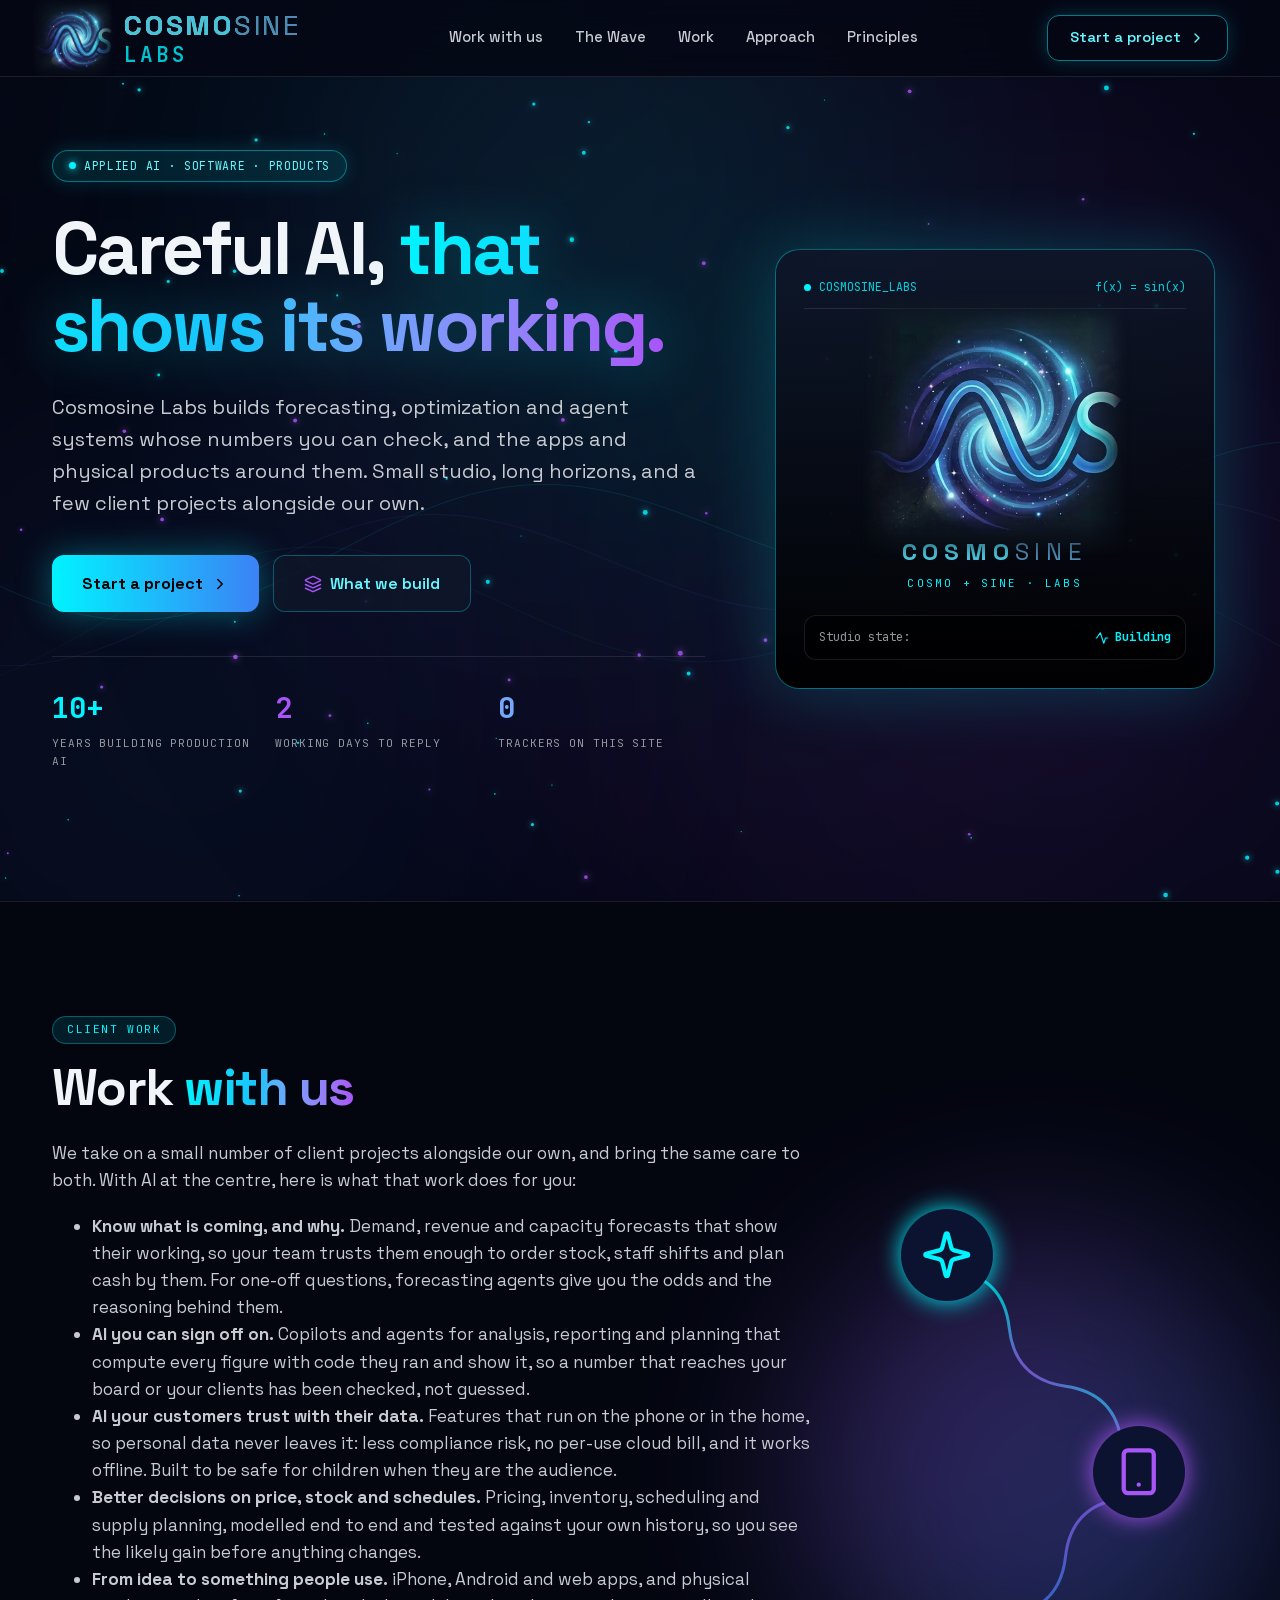
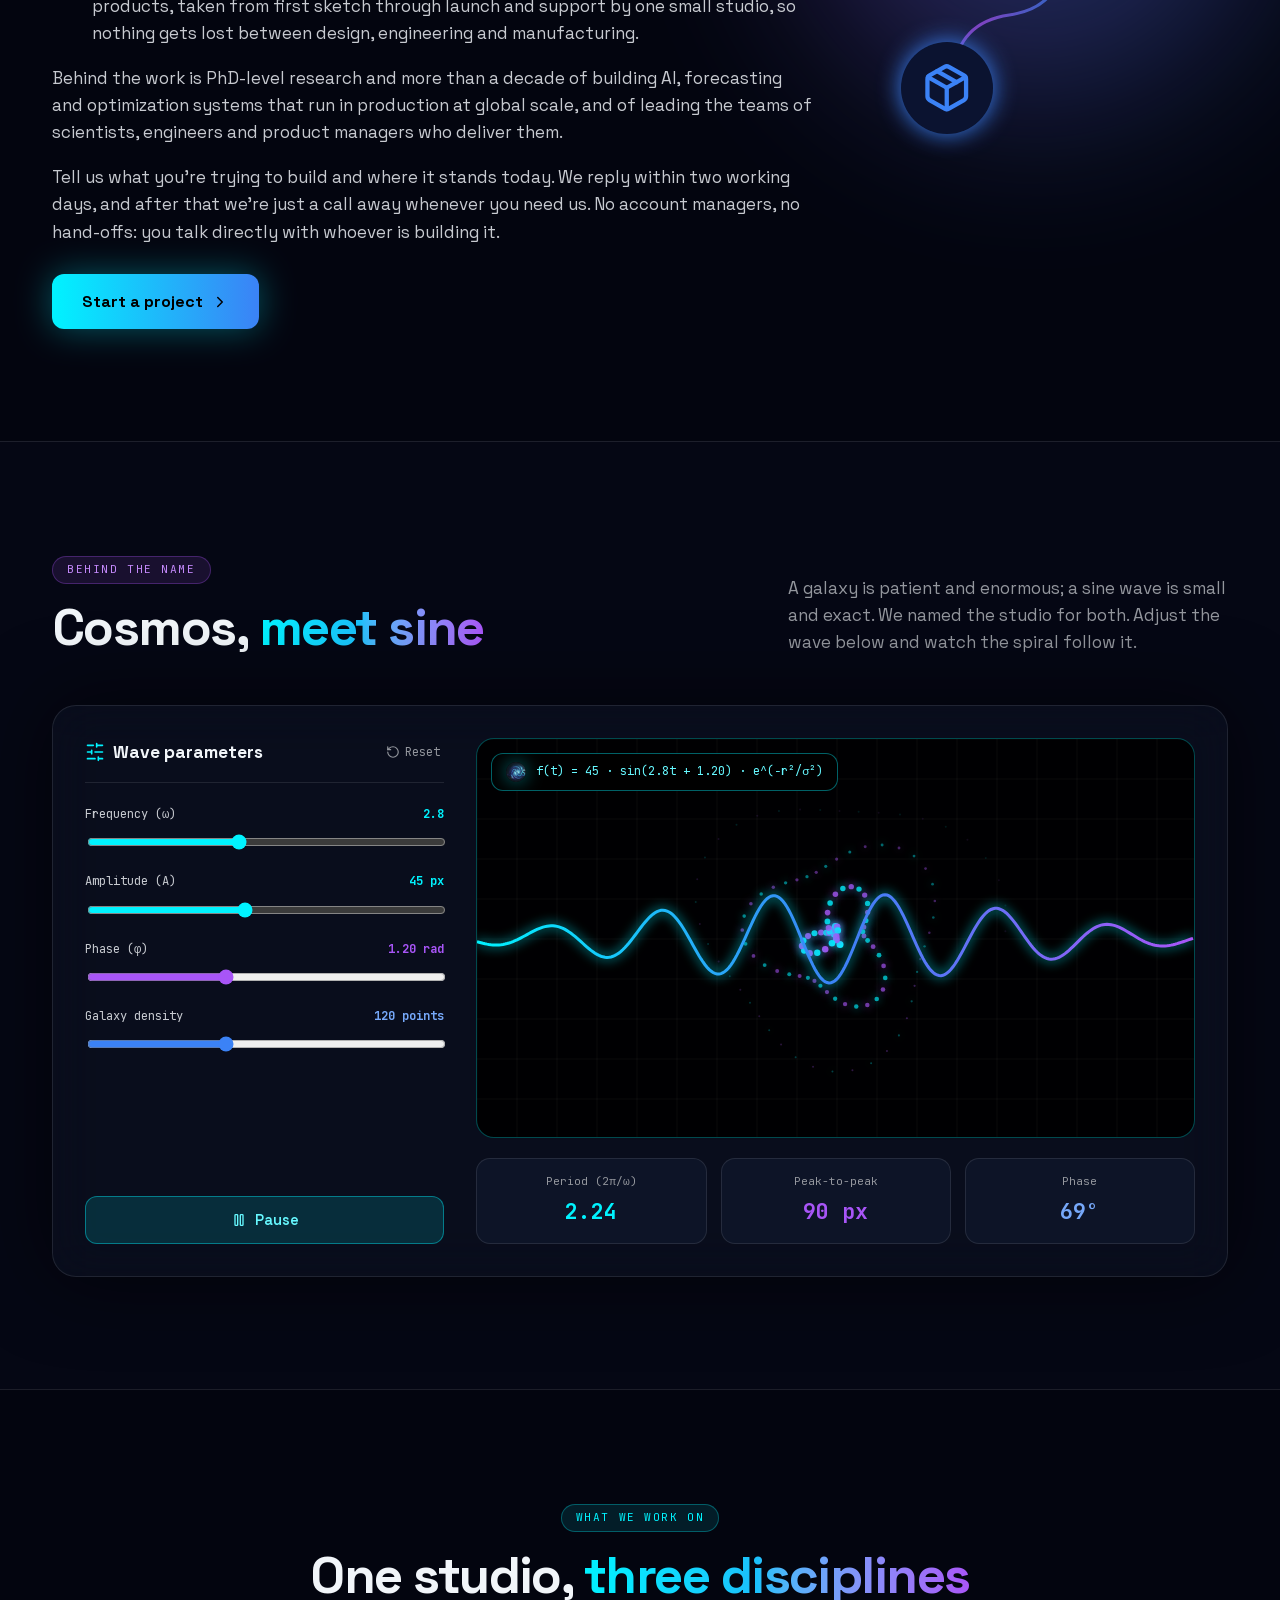
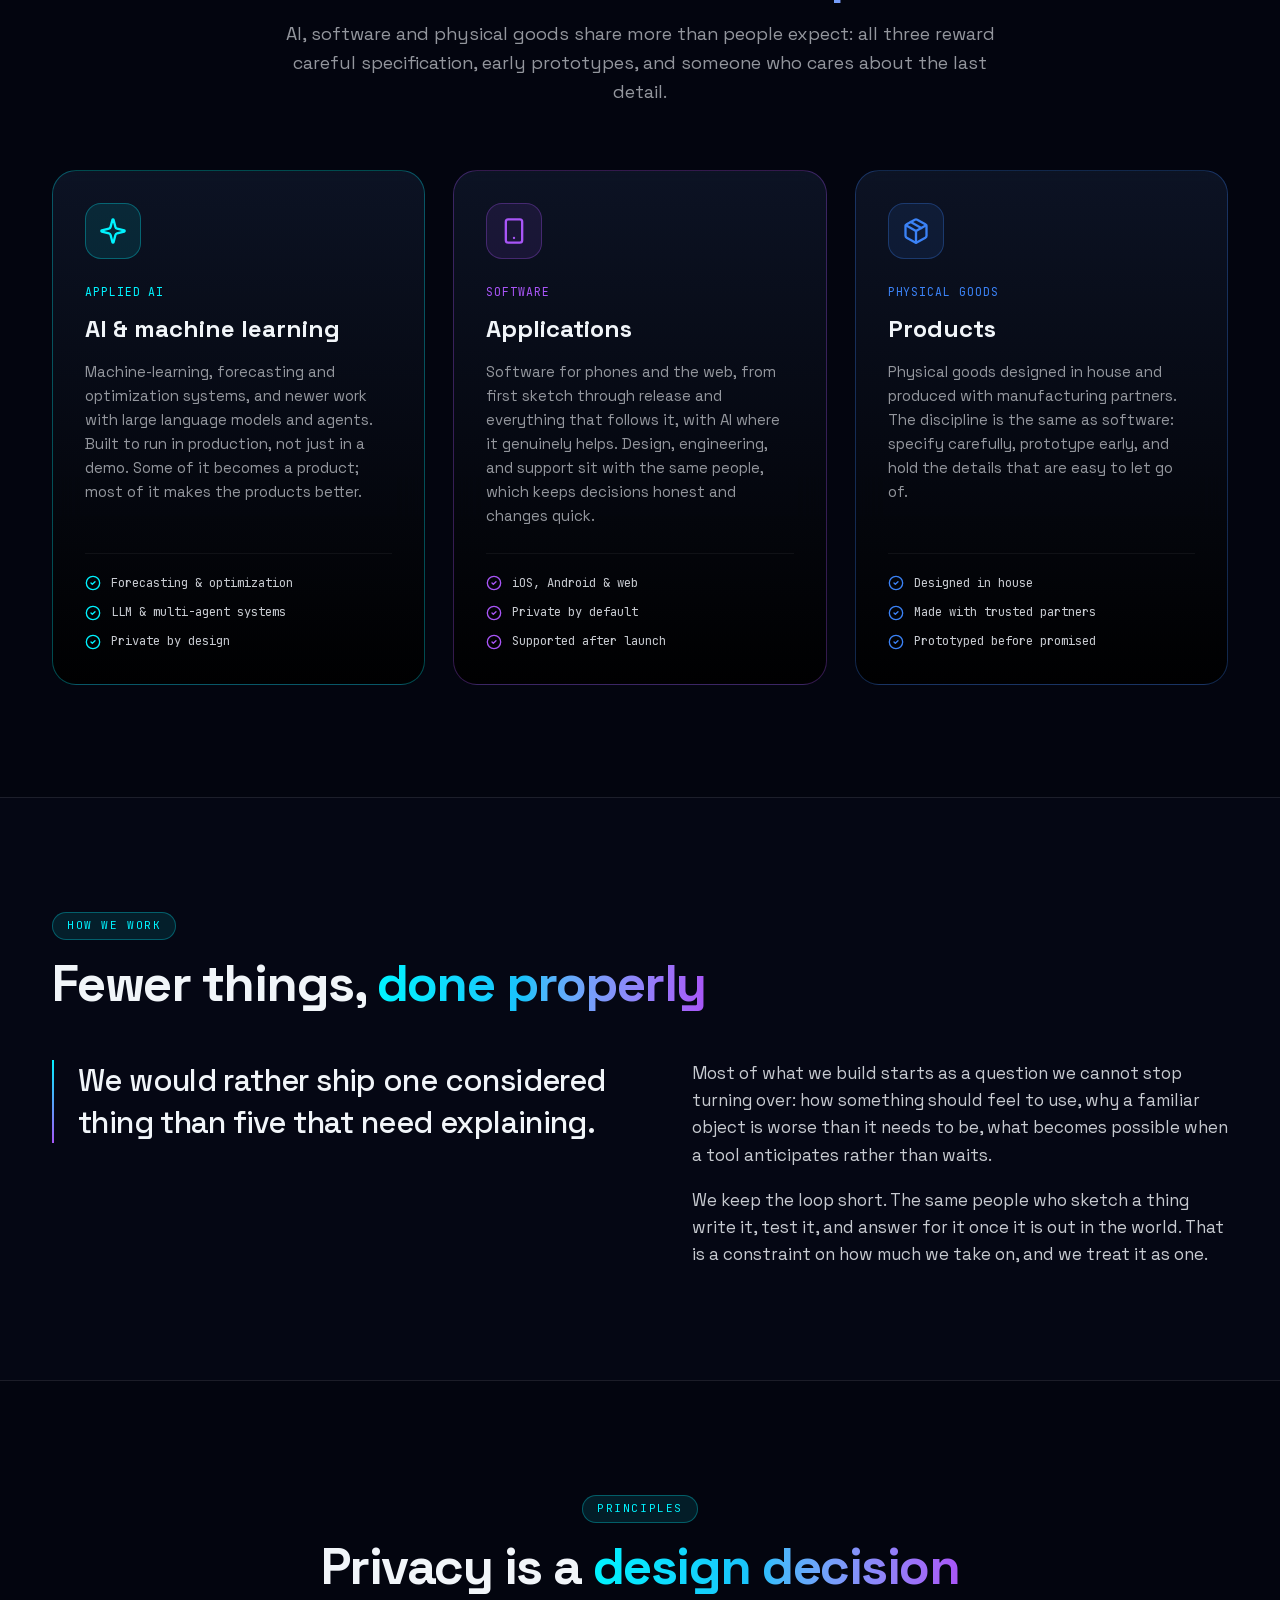
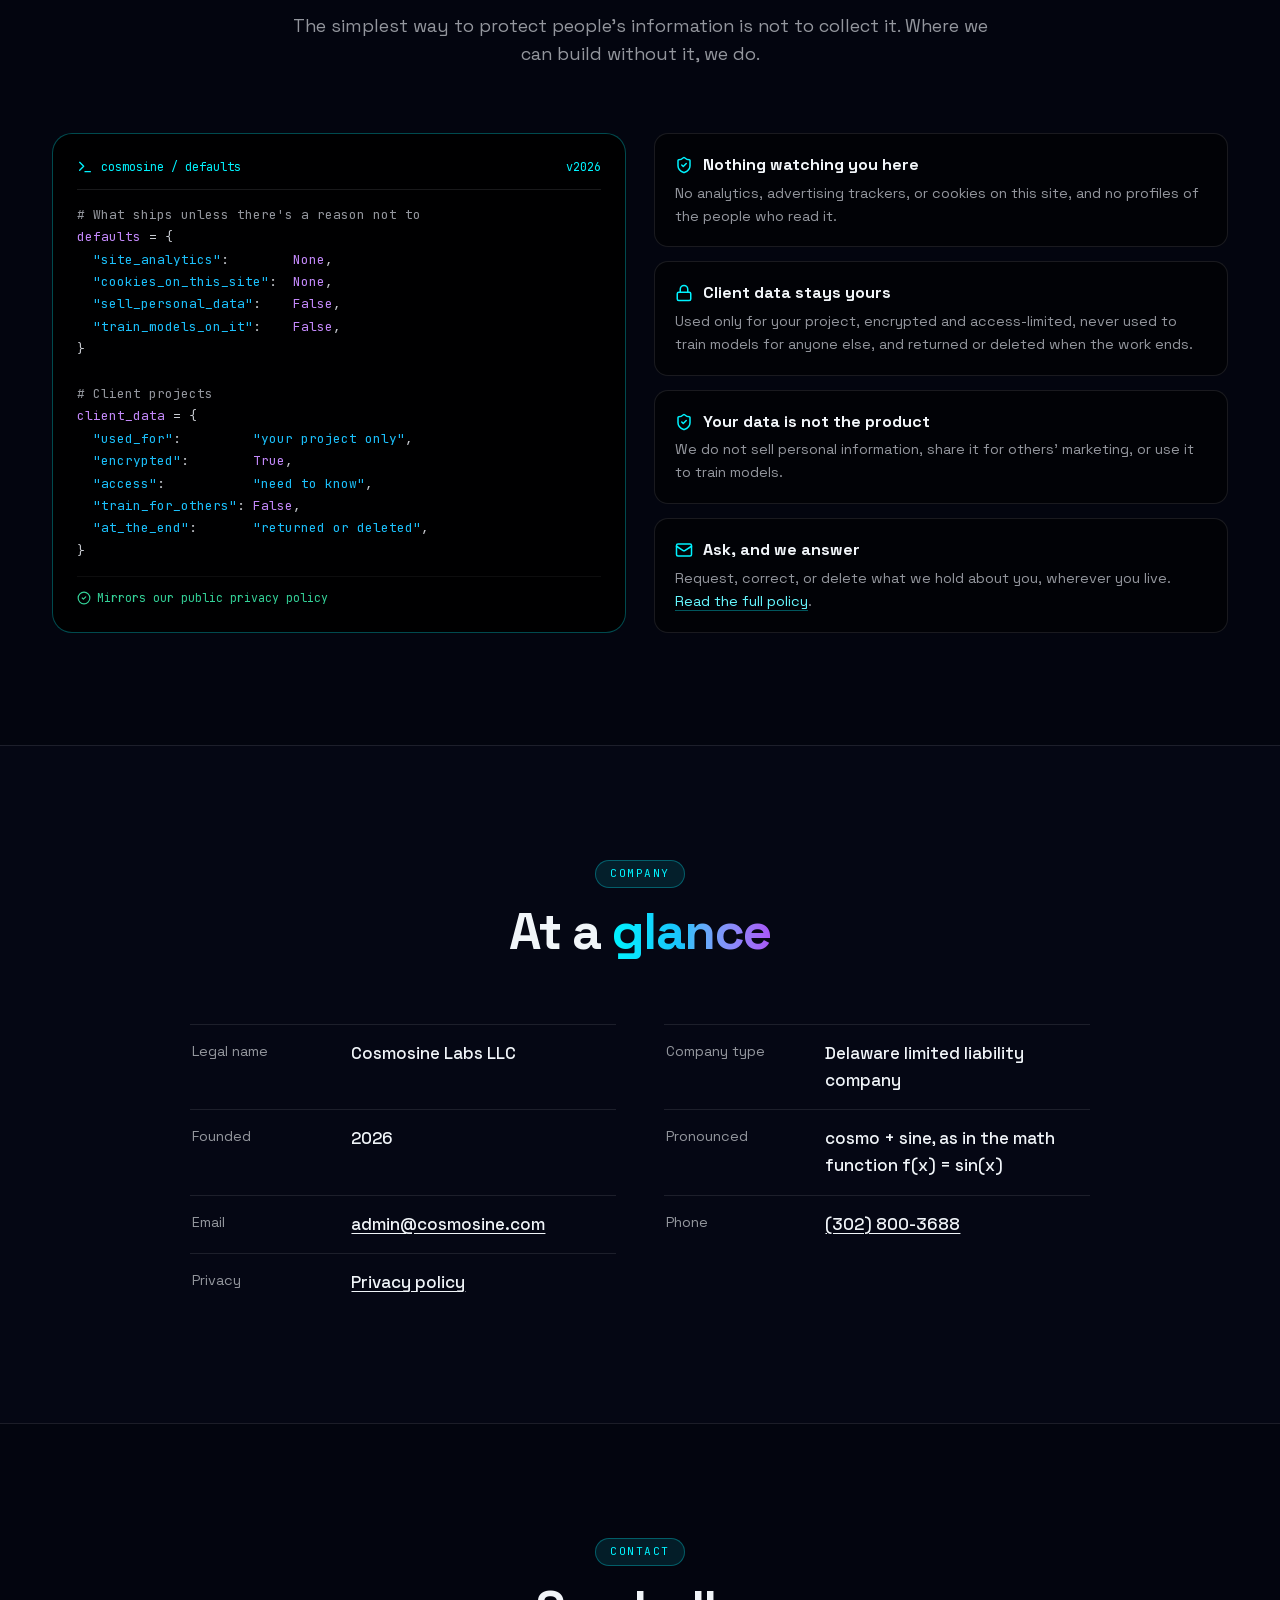
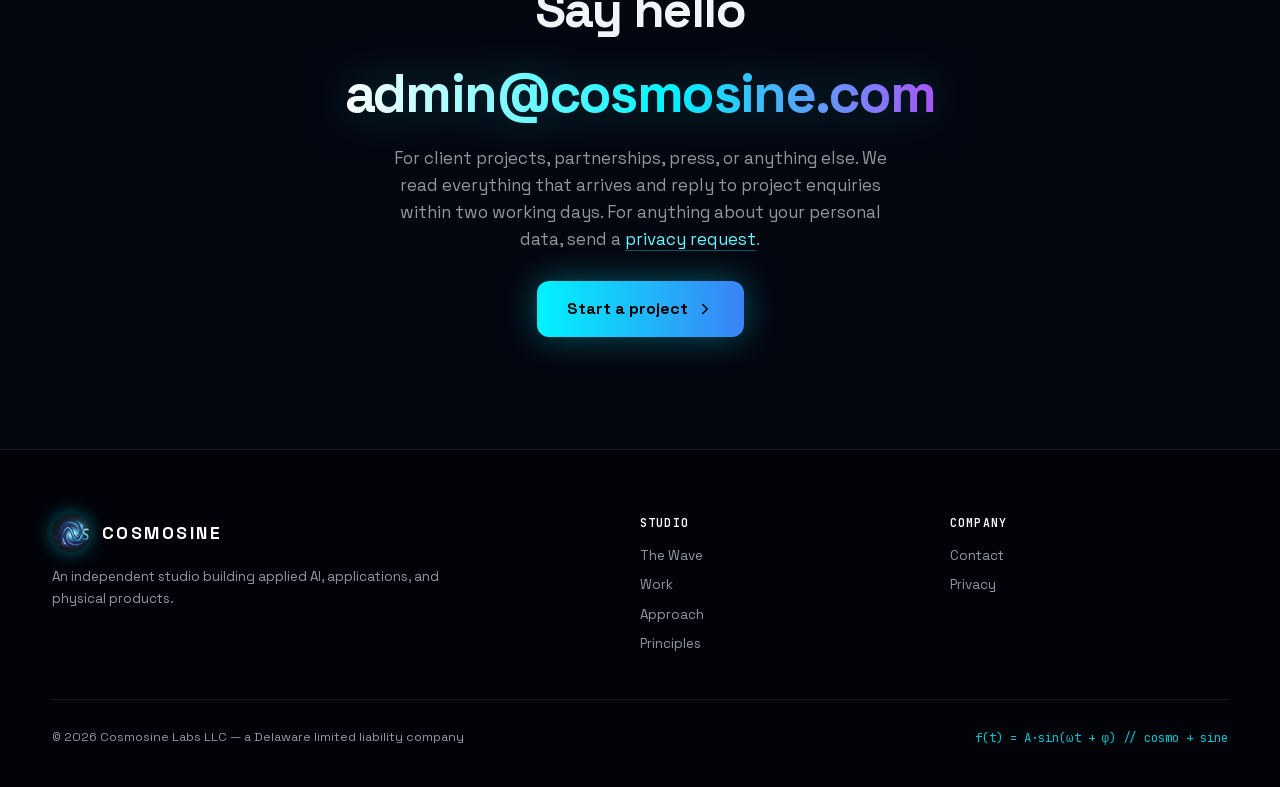
==== commit 350cad90: "Publish cosmosine.com from Site Studio" ====
--- a/index.html
+++ b/index.html
@@ -18,7 +18,7 @@
 <link rel="apple-touch-icon" href="assets/apple-touch-icon.png">
 <link rel="stylesheet" href="fonts.css?v=10cmsup">
 <link rel="stylesheet" href="styles.css">
-<script type="application/ld+json">{"@context":"https://schema.org","@type":"Organization","name":"Cosmosine Labs","legalName":"Cosmosine Labs LLC","url":"https://cosmosine.com/","logo":"https://cosmosine.com/assets/logo.jpg","description":"Independent applied-AI studio: forecasts that show their working, AI agents that compute rather than guess, private on-device AI, and the apps around them.","email":"admin@cosmosine.com","contactPoint":{"@type":"ContactPoint","email":"admin@cosmosine.com","contactType":"customer service"},"foundingDate":"2026-09-12"}</script>
+<script type="application/ld+json">{"@context":"https://schema.org","@type":"Organization","name":"Cosmosine Labs","legalName":"Cosmosine Labs LLC","url":"https://cosmosine.com/","logo":"https://cosmosine.com/assets/logo.jpg","description":"Independent applied-AI studio: forecasts that show their working, AI agents that compute rather than guess, private on-device AI, and the apps around them.","email":"admin@cosmosine.com","telephone":"+1-302-800-3688","contactPoint":{"@type":"ContactPoint","email":"admin@cosmosine.com","telephone":"+1-302-800-3688","contactType":"customer service"},"foundingDate":"2026-09-12"}</script>
 
 <style>:root{--space:#050714;--space-rgb:5,7,20;--panel-rgb:15,23,42;--ink:#f1f5f9;--ink-rgb:241,245,249;--cyan:#00f3ff;--cyan-rgb:0,243,255;--violet:#a855f7;--violet-rgb:168,85,247;--blue:#3b82f6;--blue-rgb:59,130,246;--glow:1;--radius:24px;--max:1240px;--heading-weight:700;--sans:"Space Grotesk",system-ui,-apple-system,BlinkMacSystemFont,"Segoe UI",Roboto,Helvetica,Arial,sans-serif;--mono:"JetBrains Mono",ui-monospace,SFMono-Regular,Menlo,Consolas,monospace}</style>
 </head>
@@ -353,6 +353,7 @@
         <div class="keyfact"><dt>Founded</dt><dd>2026</dd></div>
         <div class="keyfact"><dt>Pronounced</dt><dd>cosmo + sine, as in the math function f(x) = sin(x)</dd></div>
         <div class="keyfact"><dt>Email</dt><dd><a href="mailto:admin@cosmosine.com">admin@cosmosine.com</a></dd></div>
+        <div class="keyfact"><dt>Phone</dt><dd><a href="tel:+13028003688">(302) 800-3688</a></dd></div>
         <div class="keyfact"><dt>Privacy</dt><dd><a href="privacy.html">Privacy policy</a></dd></div>
       </dl>
     </div>
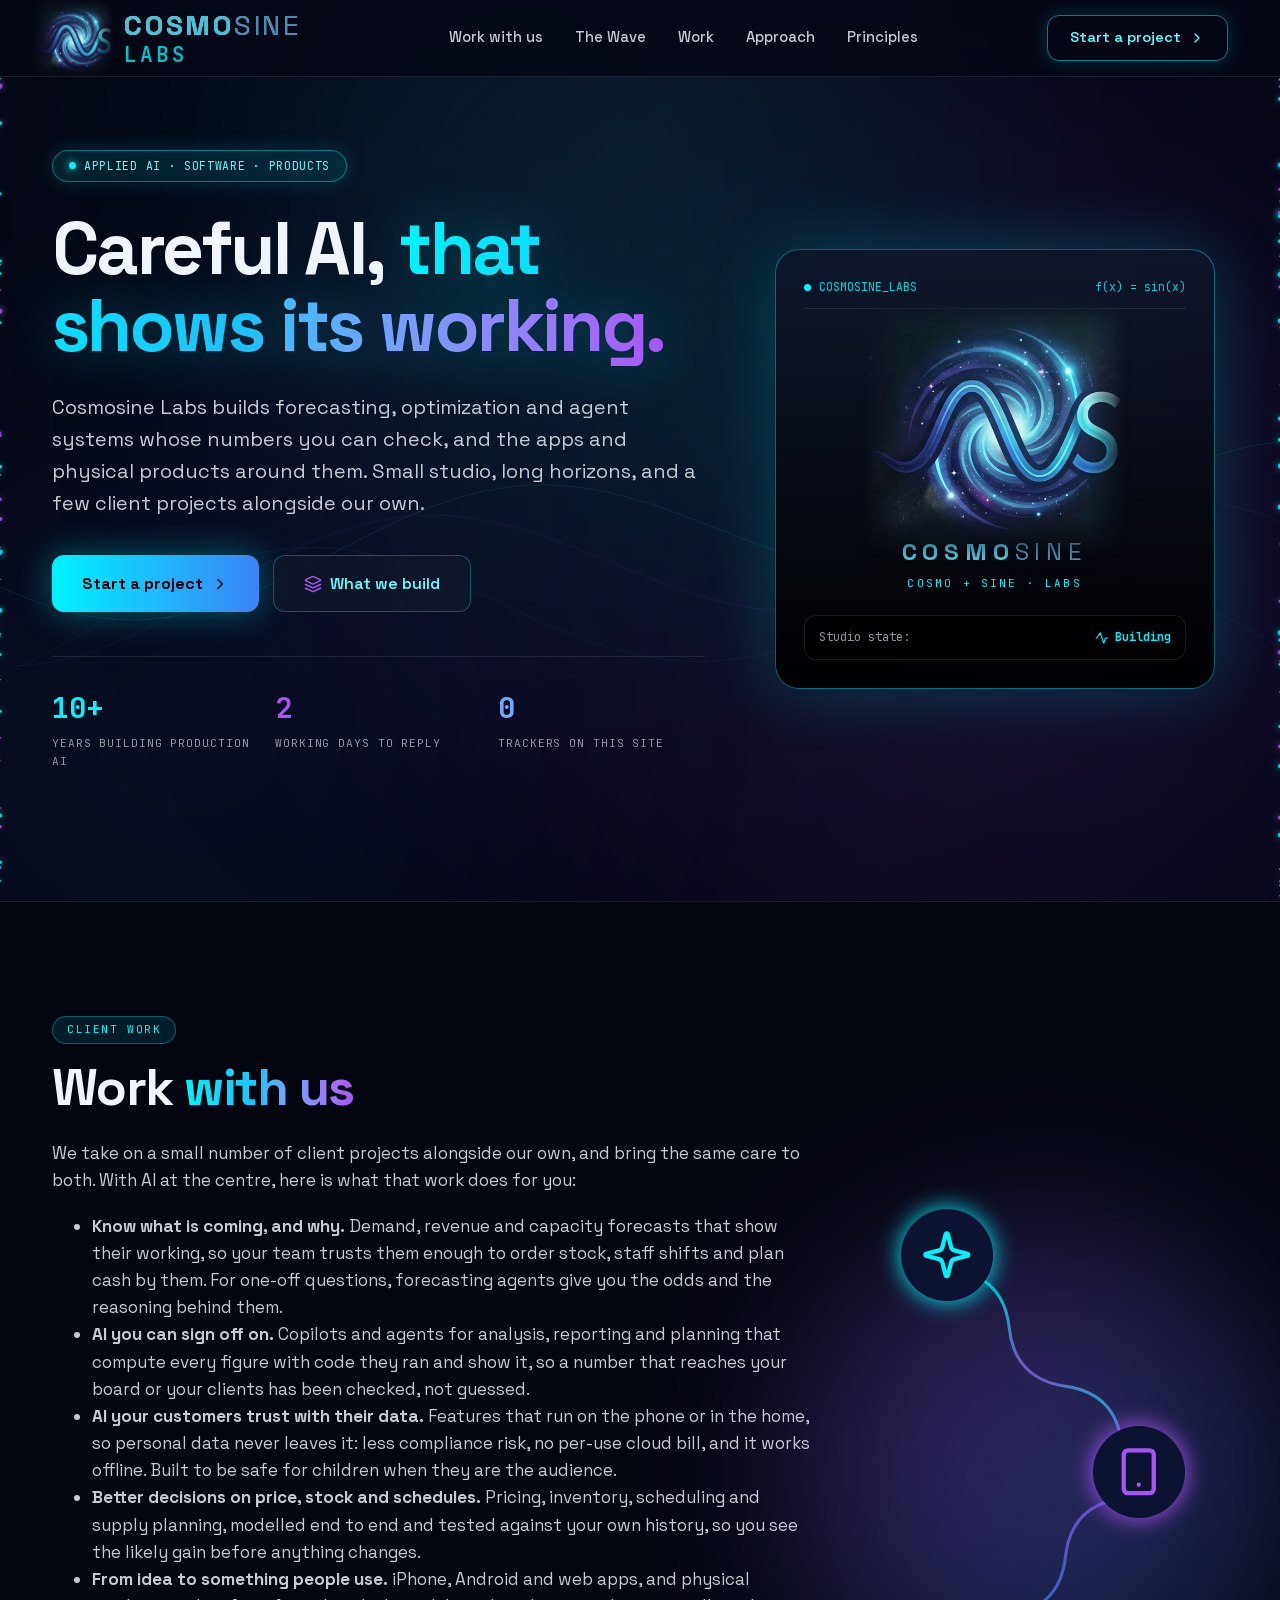
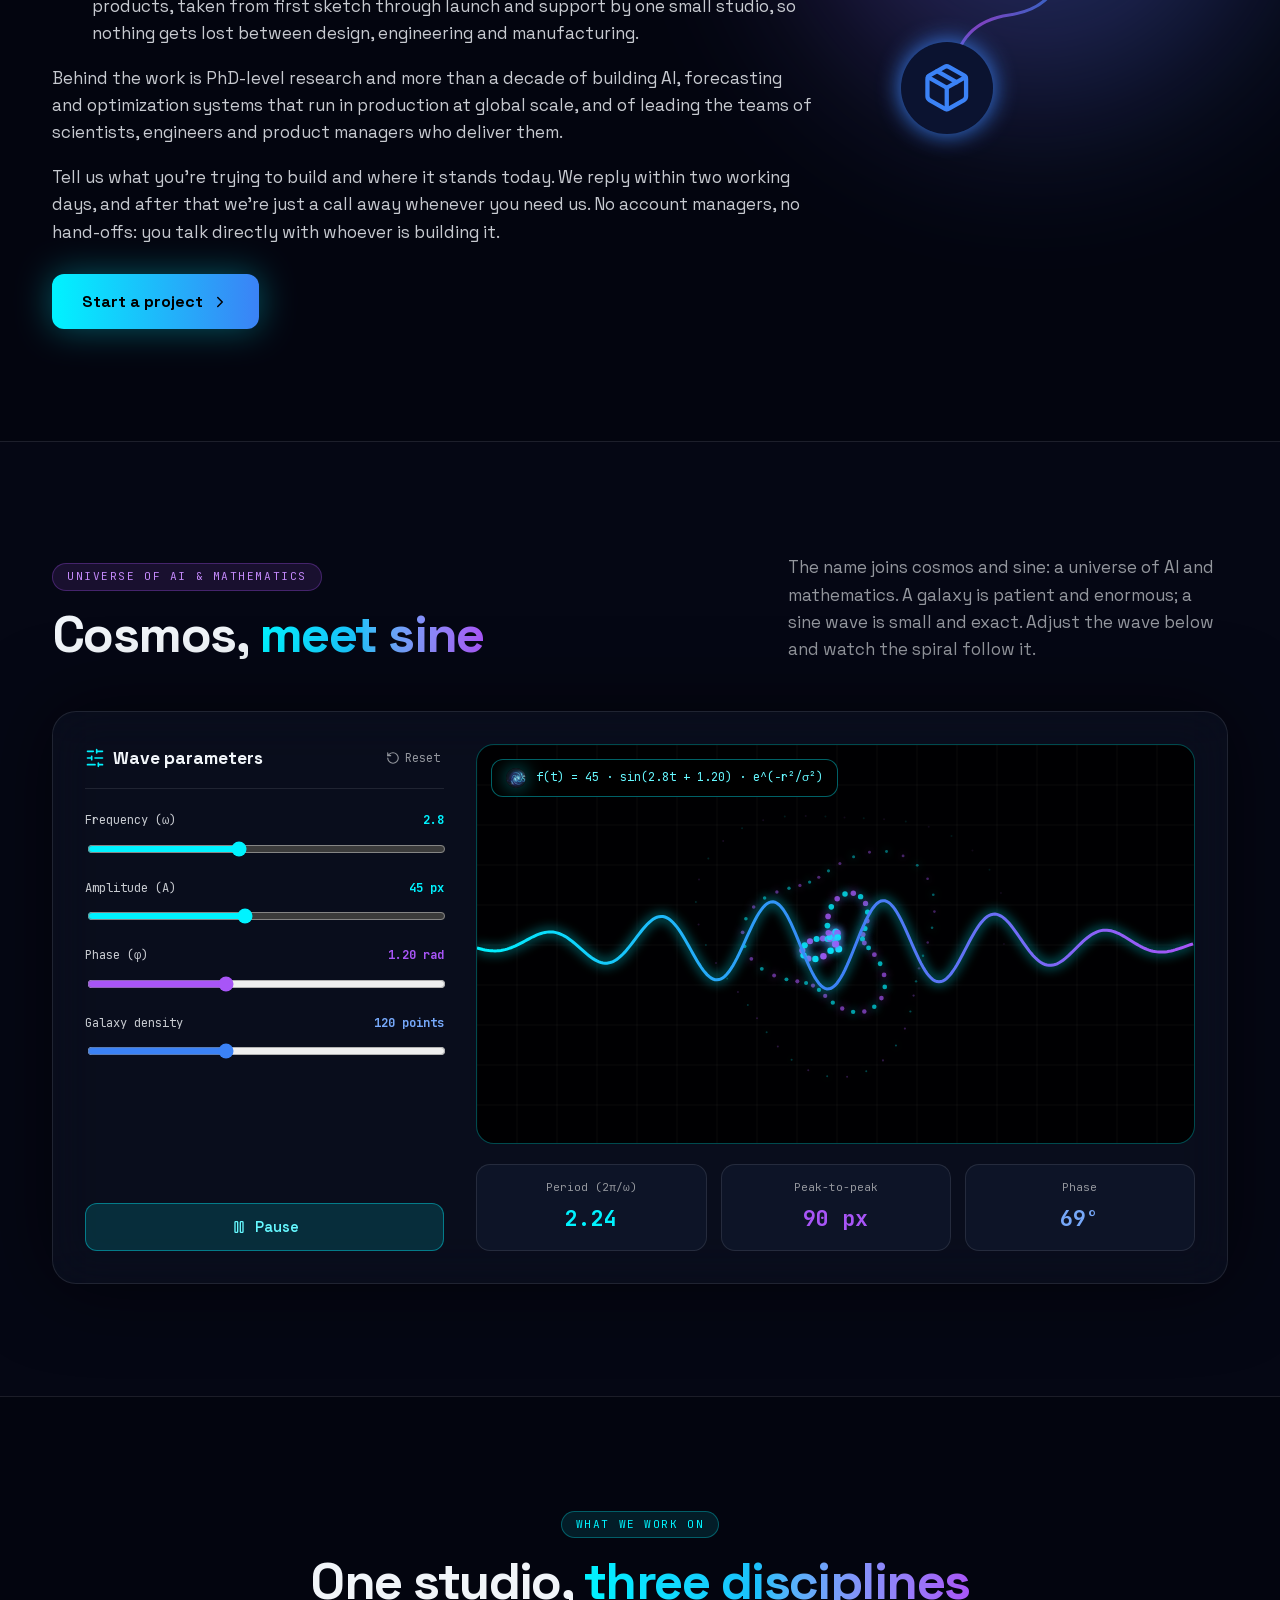
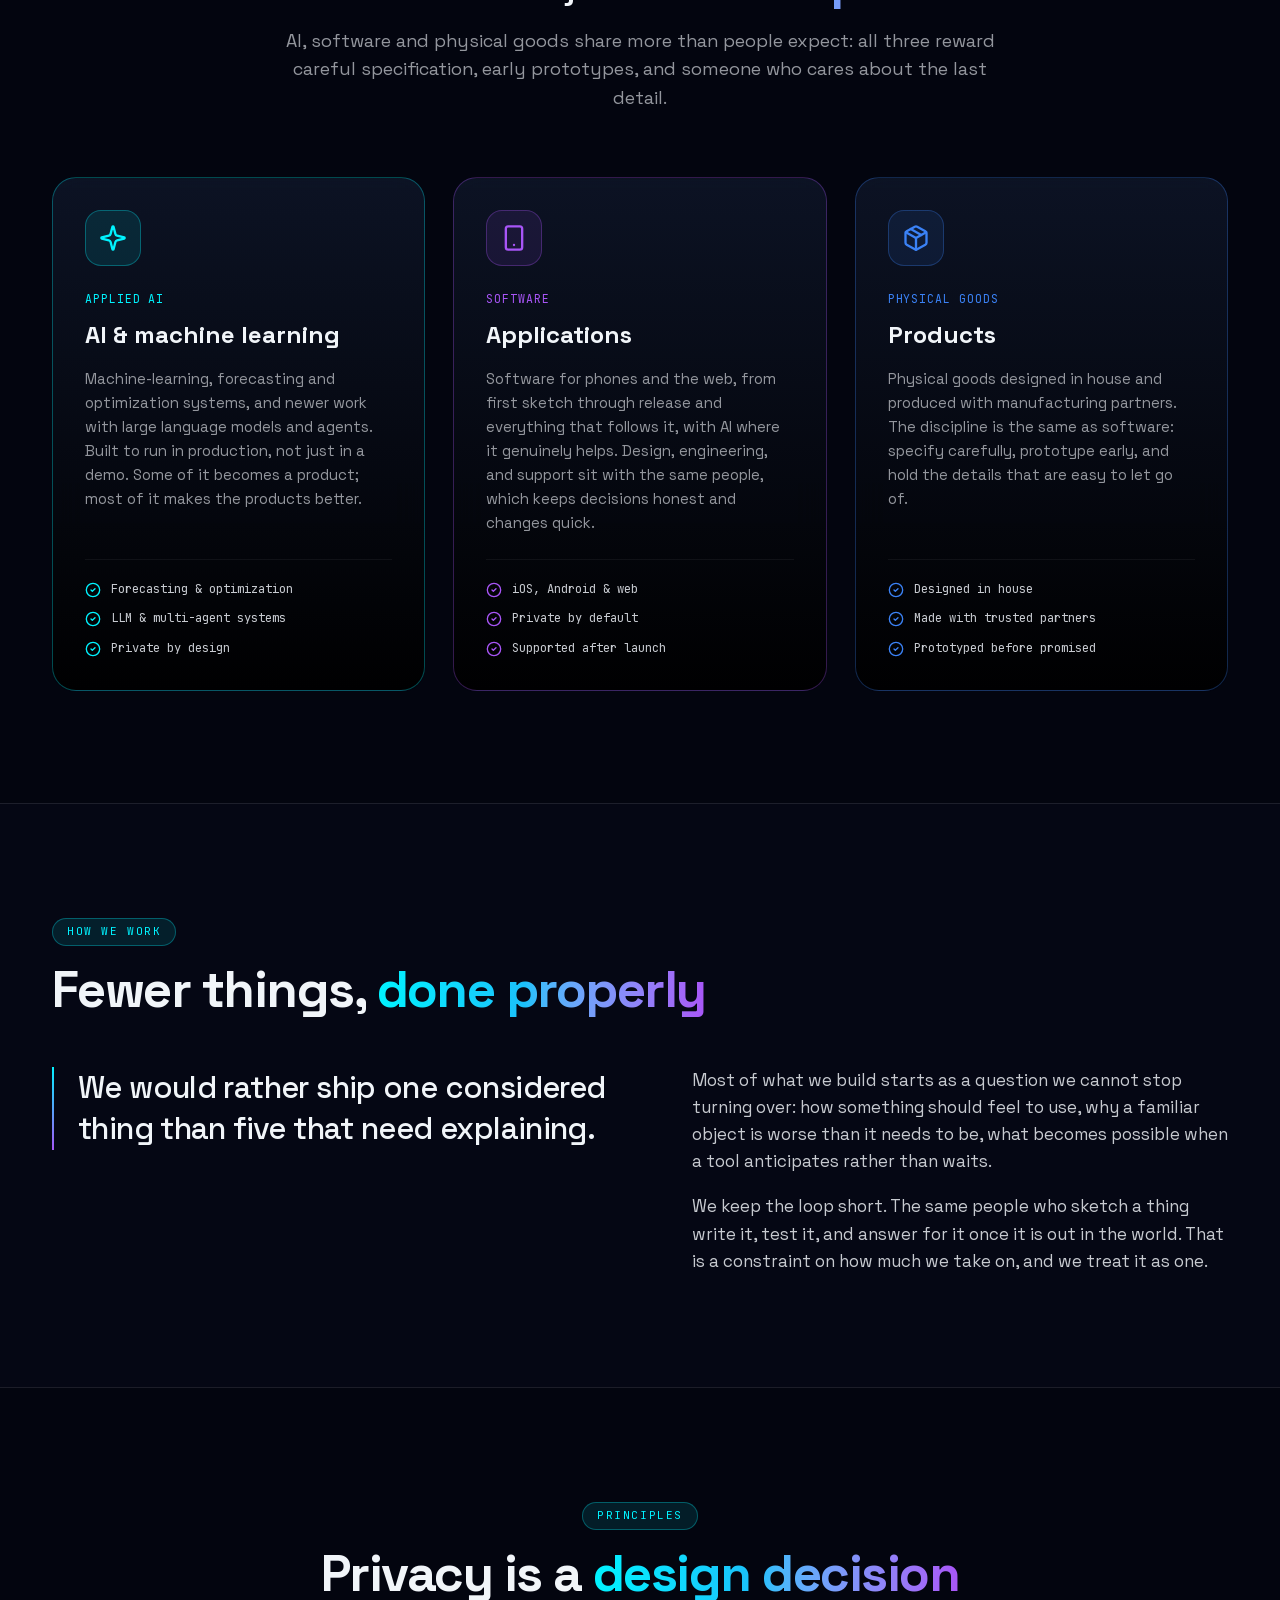
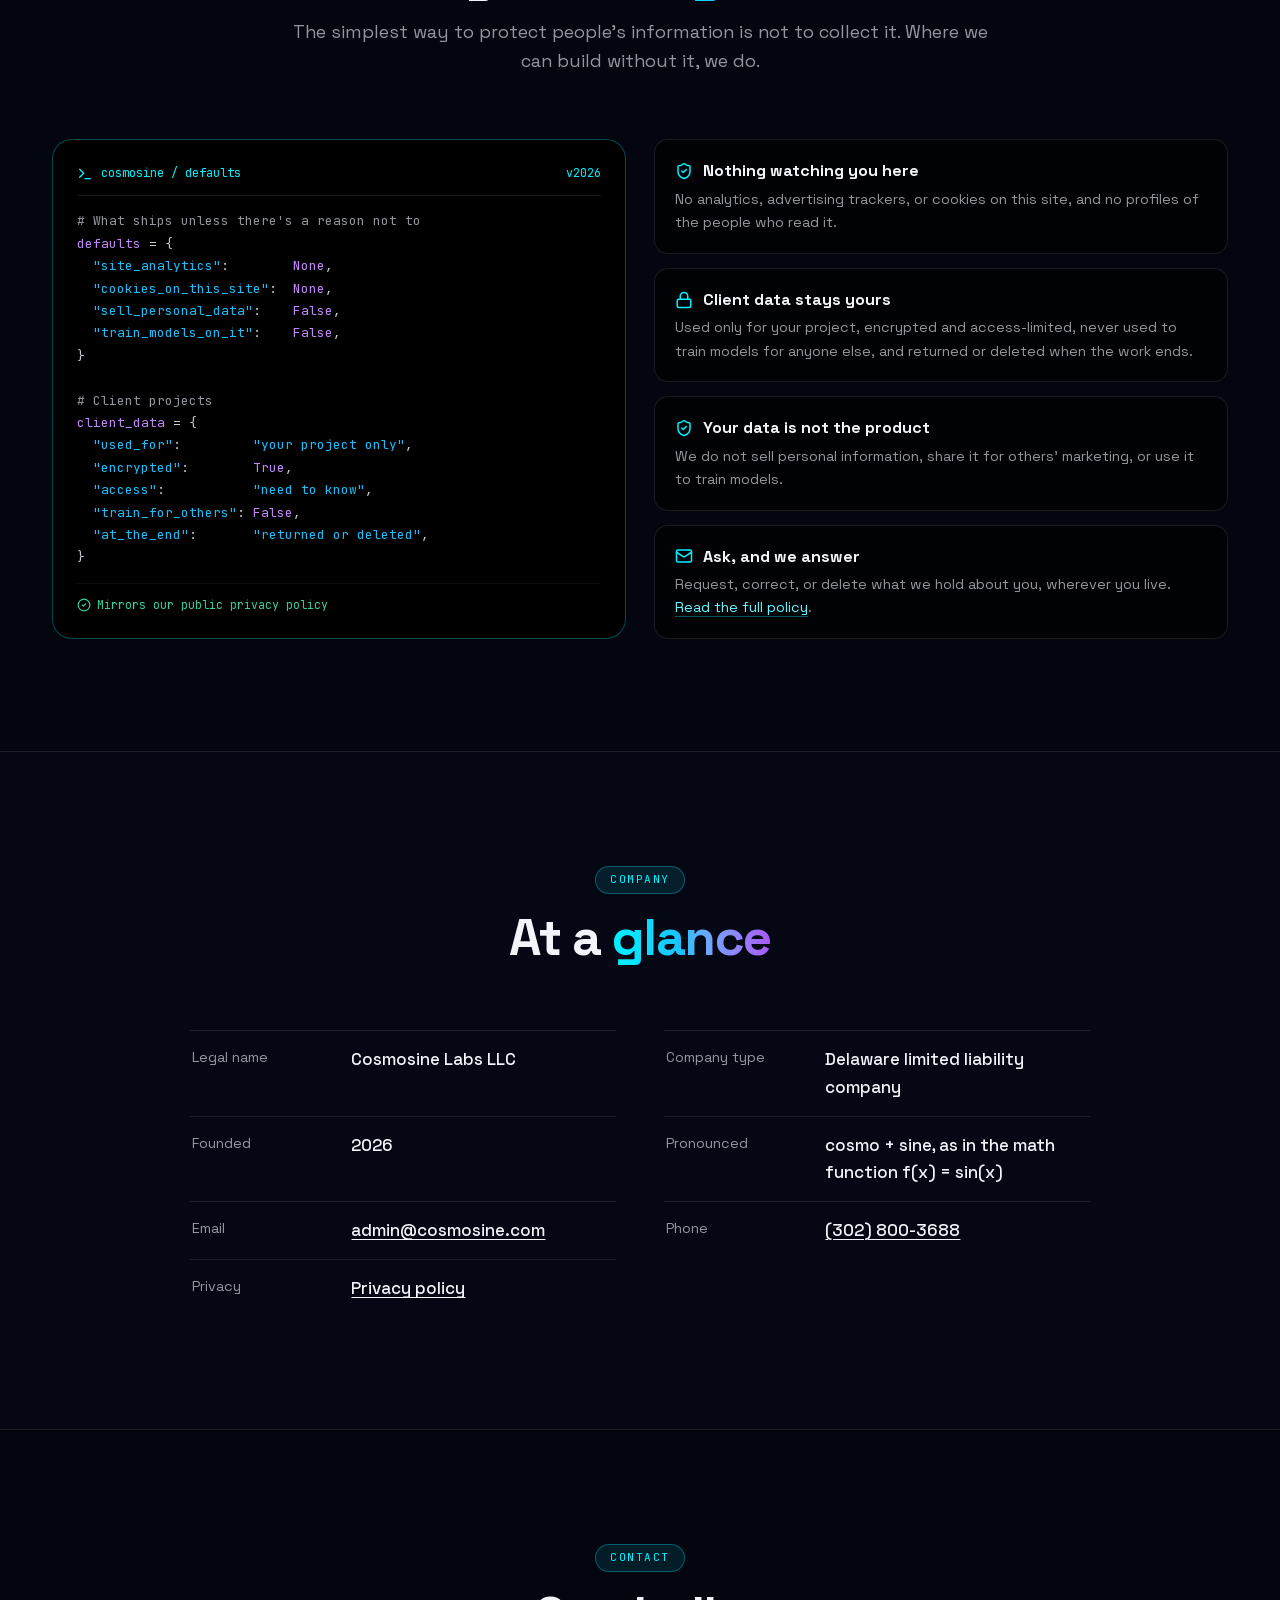
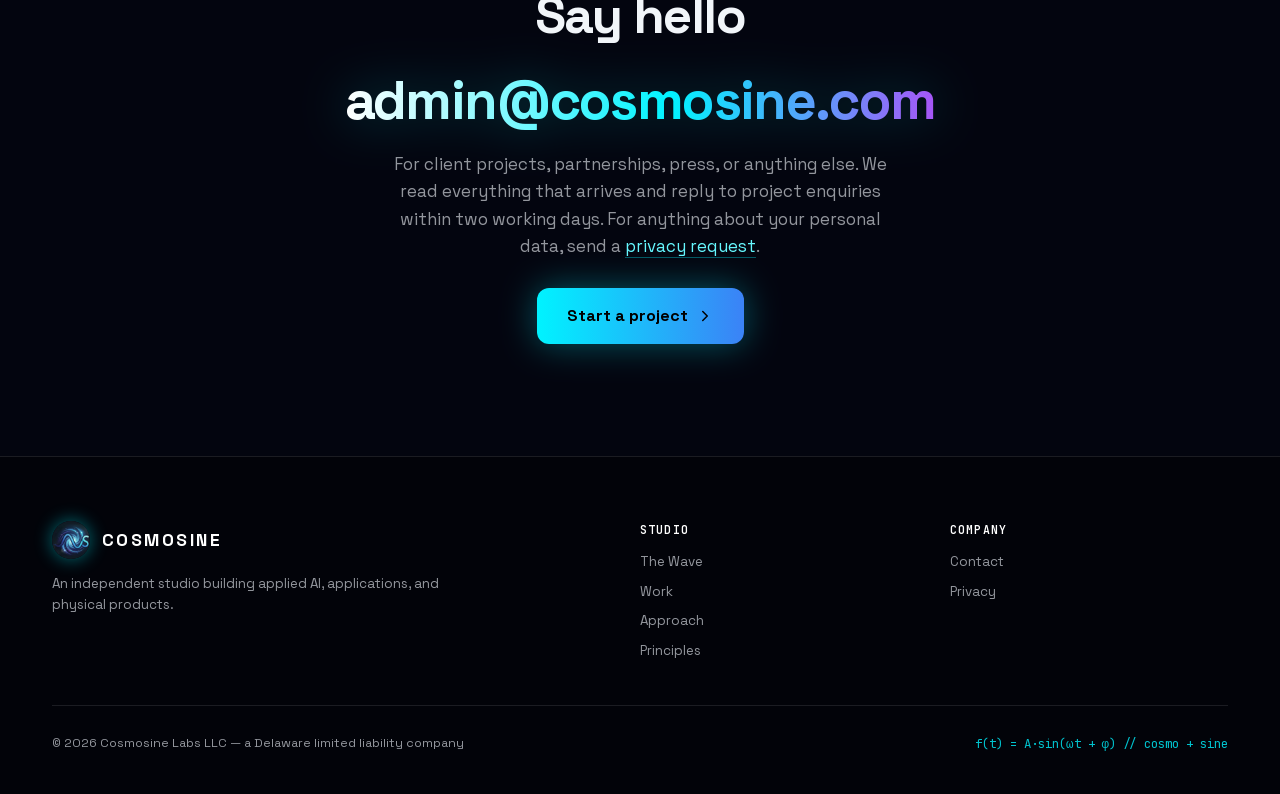
==== commit f840f93f: "Publish cosmosine.com from Site Studio" ====
--- a/index.html
+++ b/index.html
@@ -163,10 +163,10 @@
     <div class="wrap">
       <div class="head-split">
         <div>
-          <span class="pill violet">Behind the name</span>
+          <span class="pill violet">Universe of AI &amp; Mathematics</span>
           <h2 class="title">Cosmos, <span class="grad">meet sine</span></h2>
         </div>
-        <p>A galaxy is patient and enormous; a sine wave is small and exact. We named the studio for both. Adjust the wave below and watch the spiral follow it.</p>
+        <p>The name joins cosmos and sine: a universe of AI and mathematics. A galaxy is patient and enormous; a sine wave is small and exact. Adjust the wave below and watch the spiral follow it.</p>
       </div>
 
       <div class="lab">
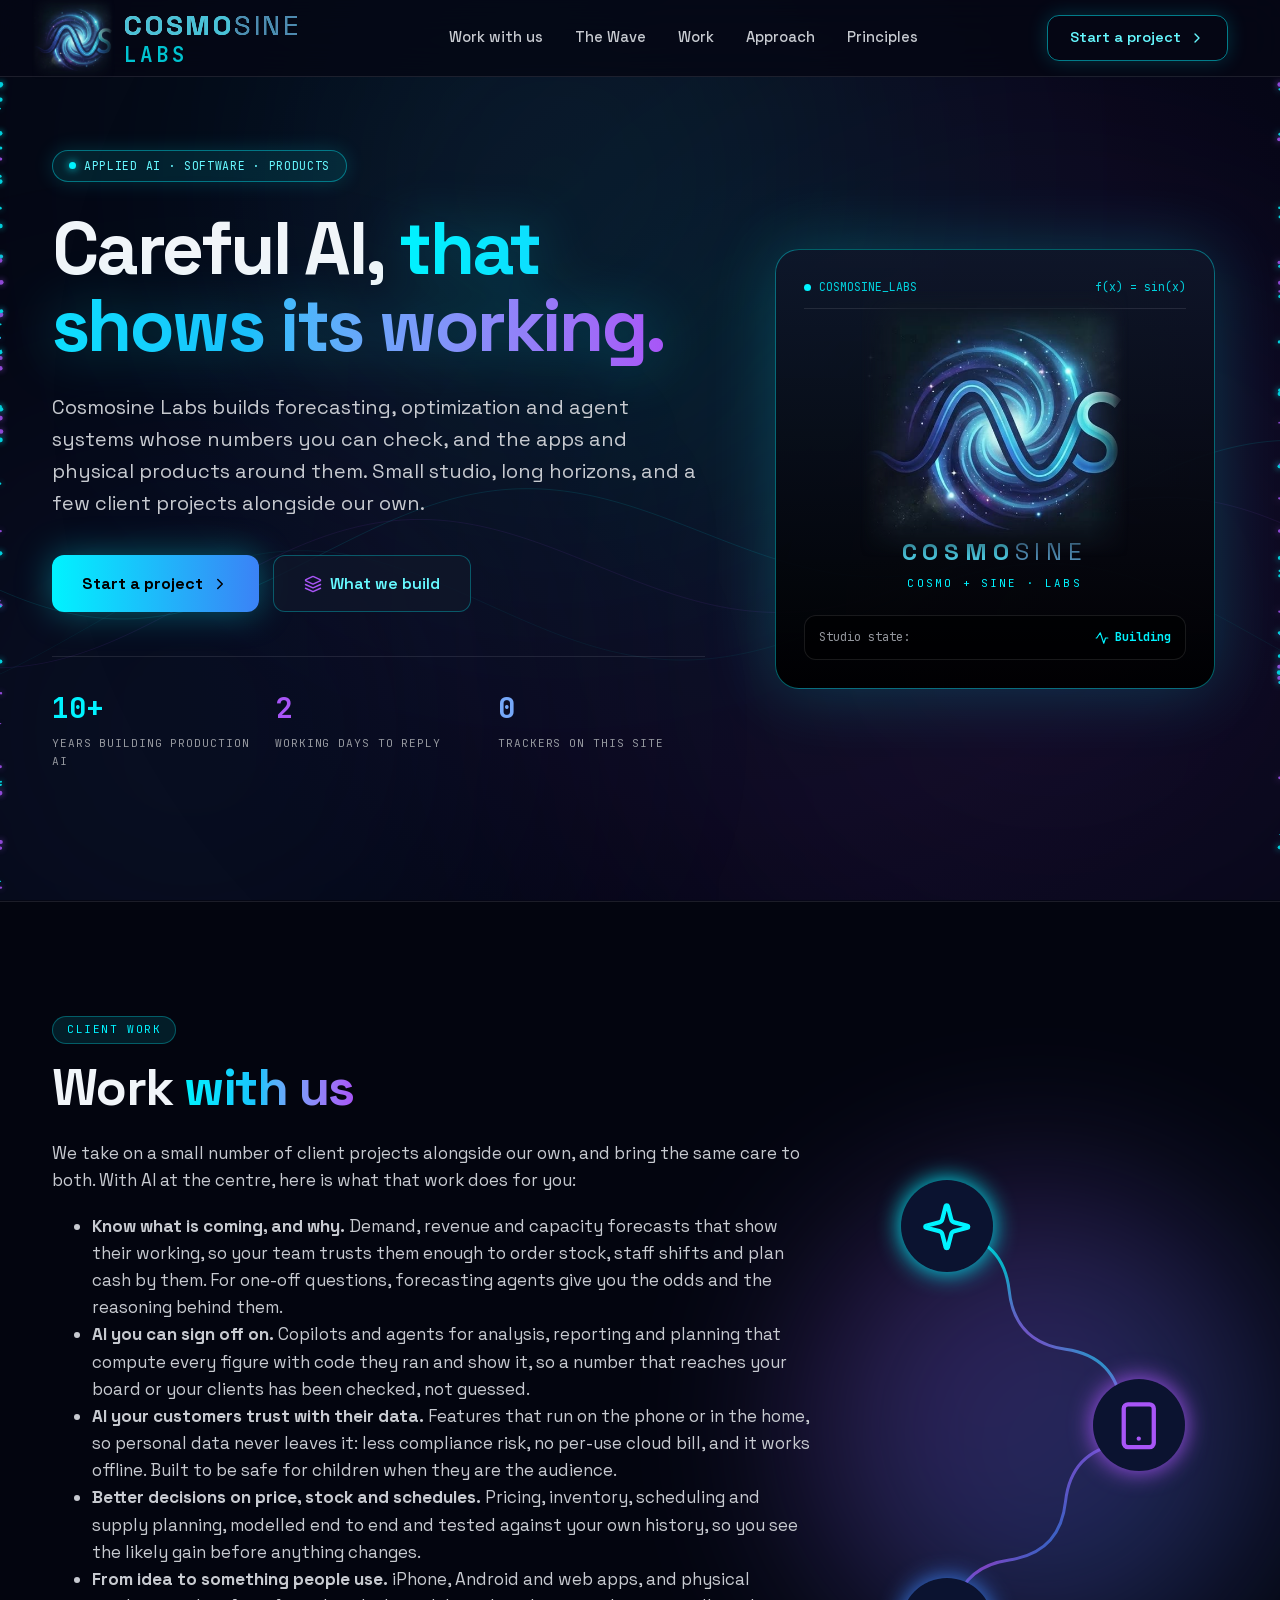
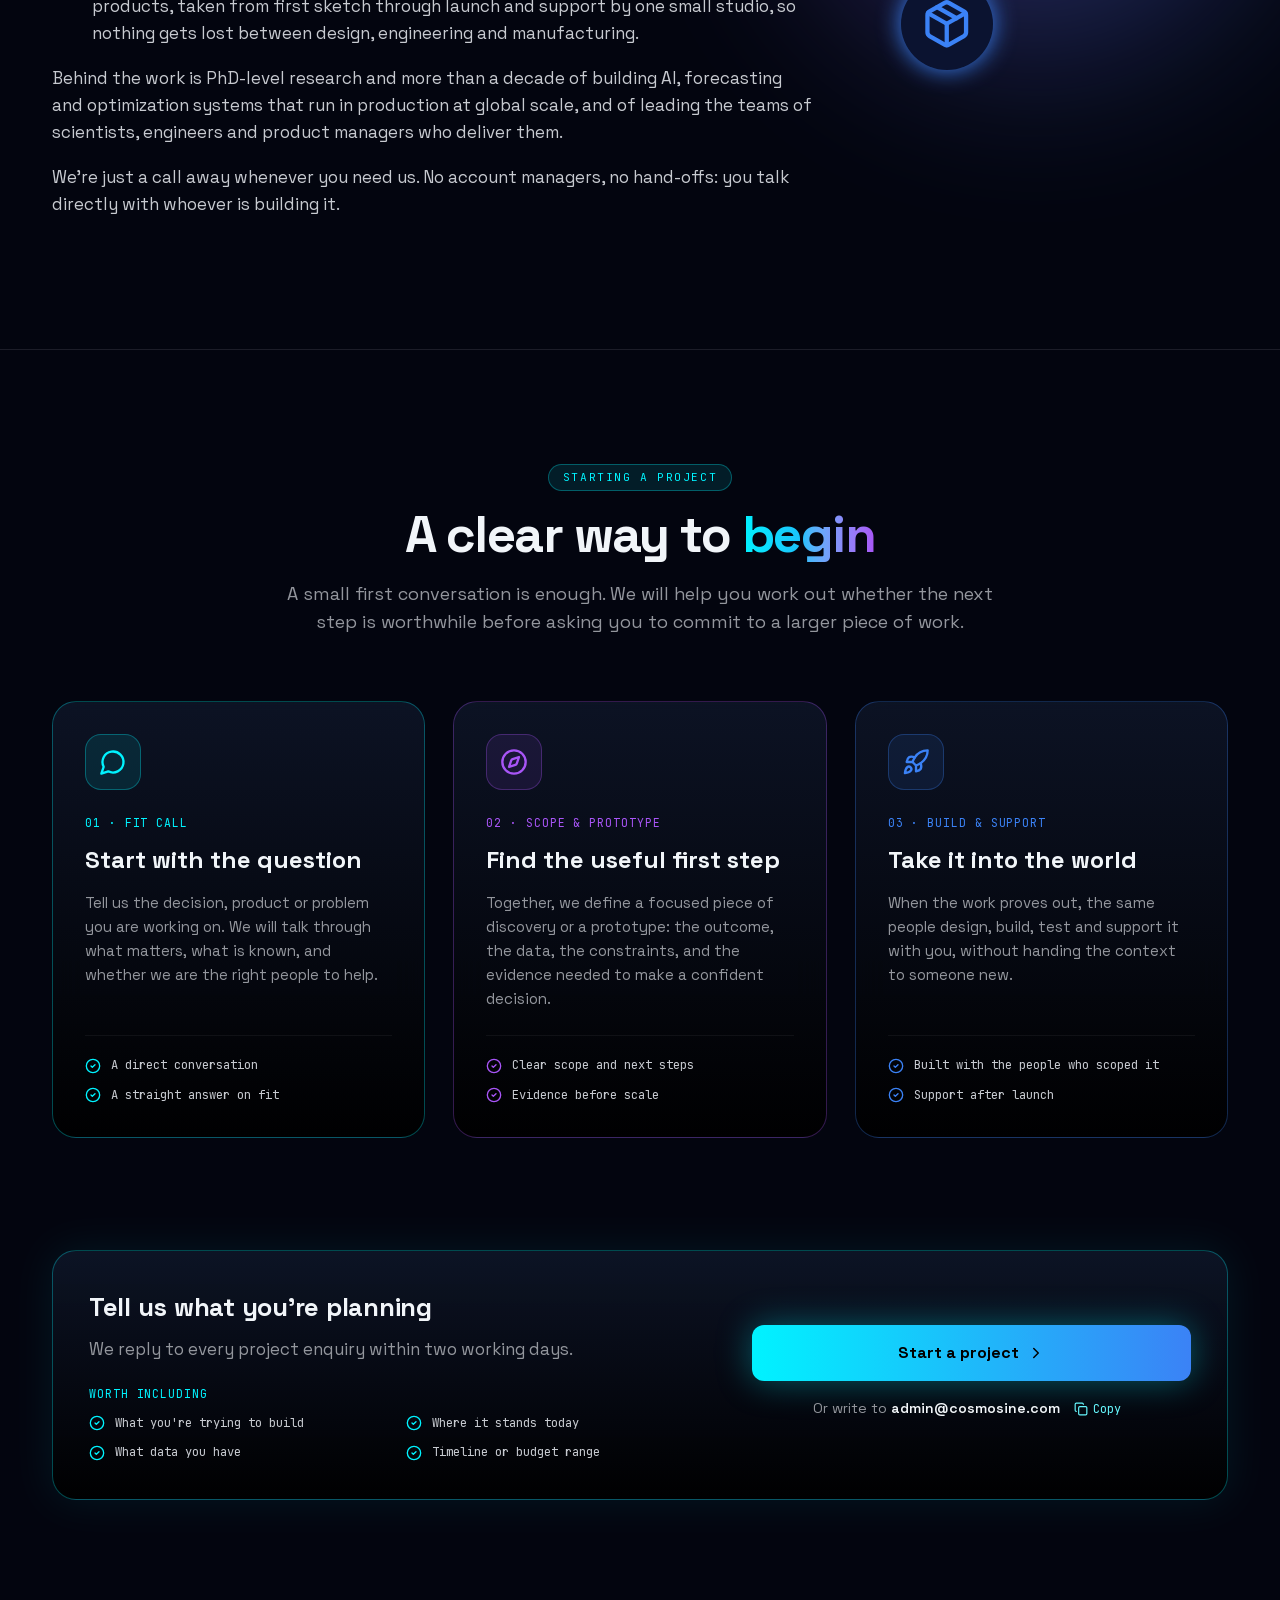
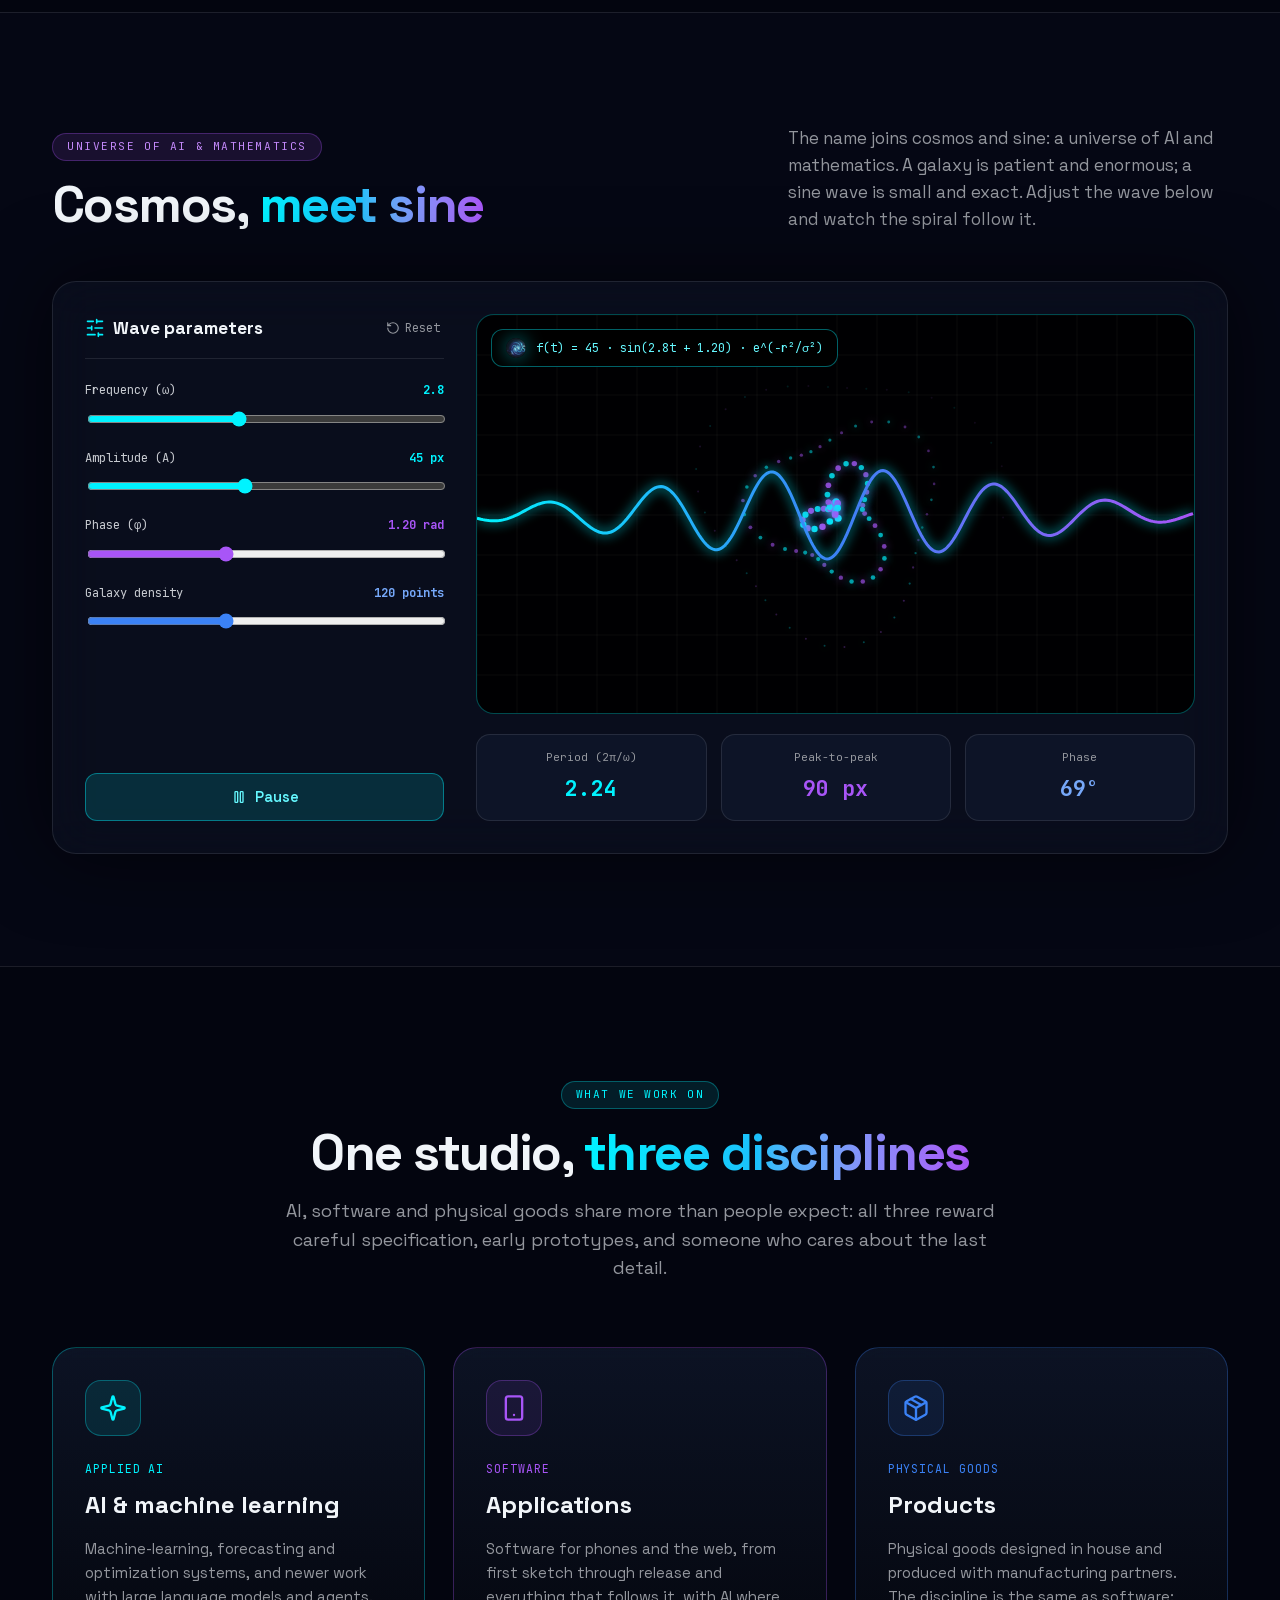
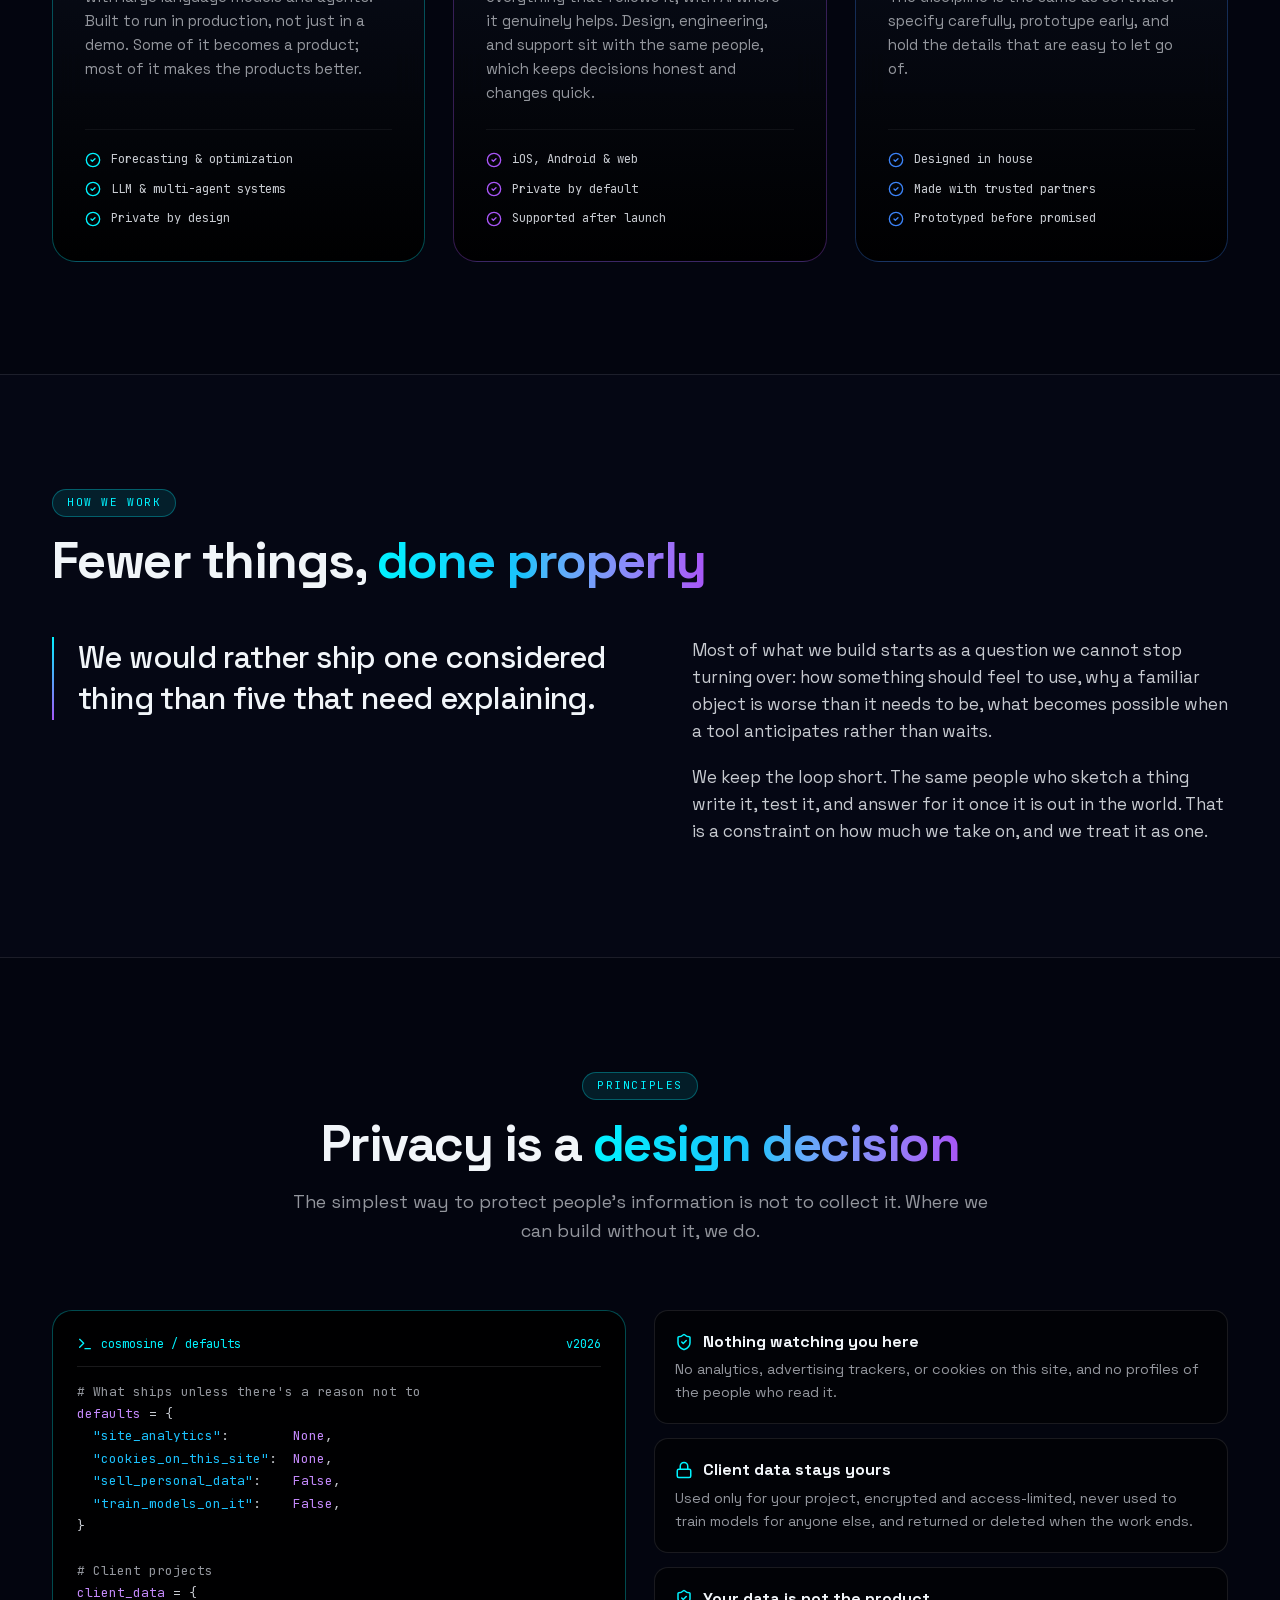
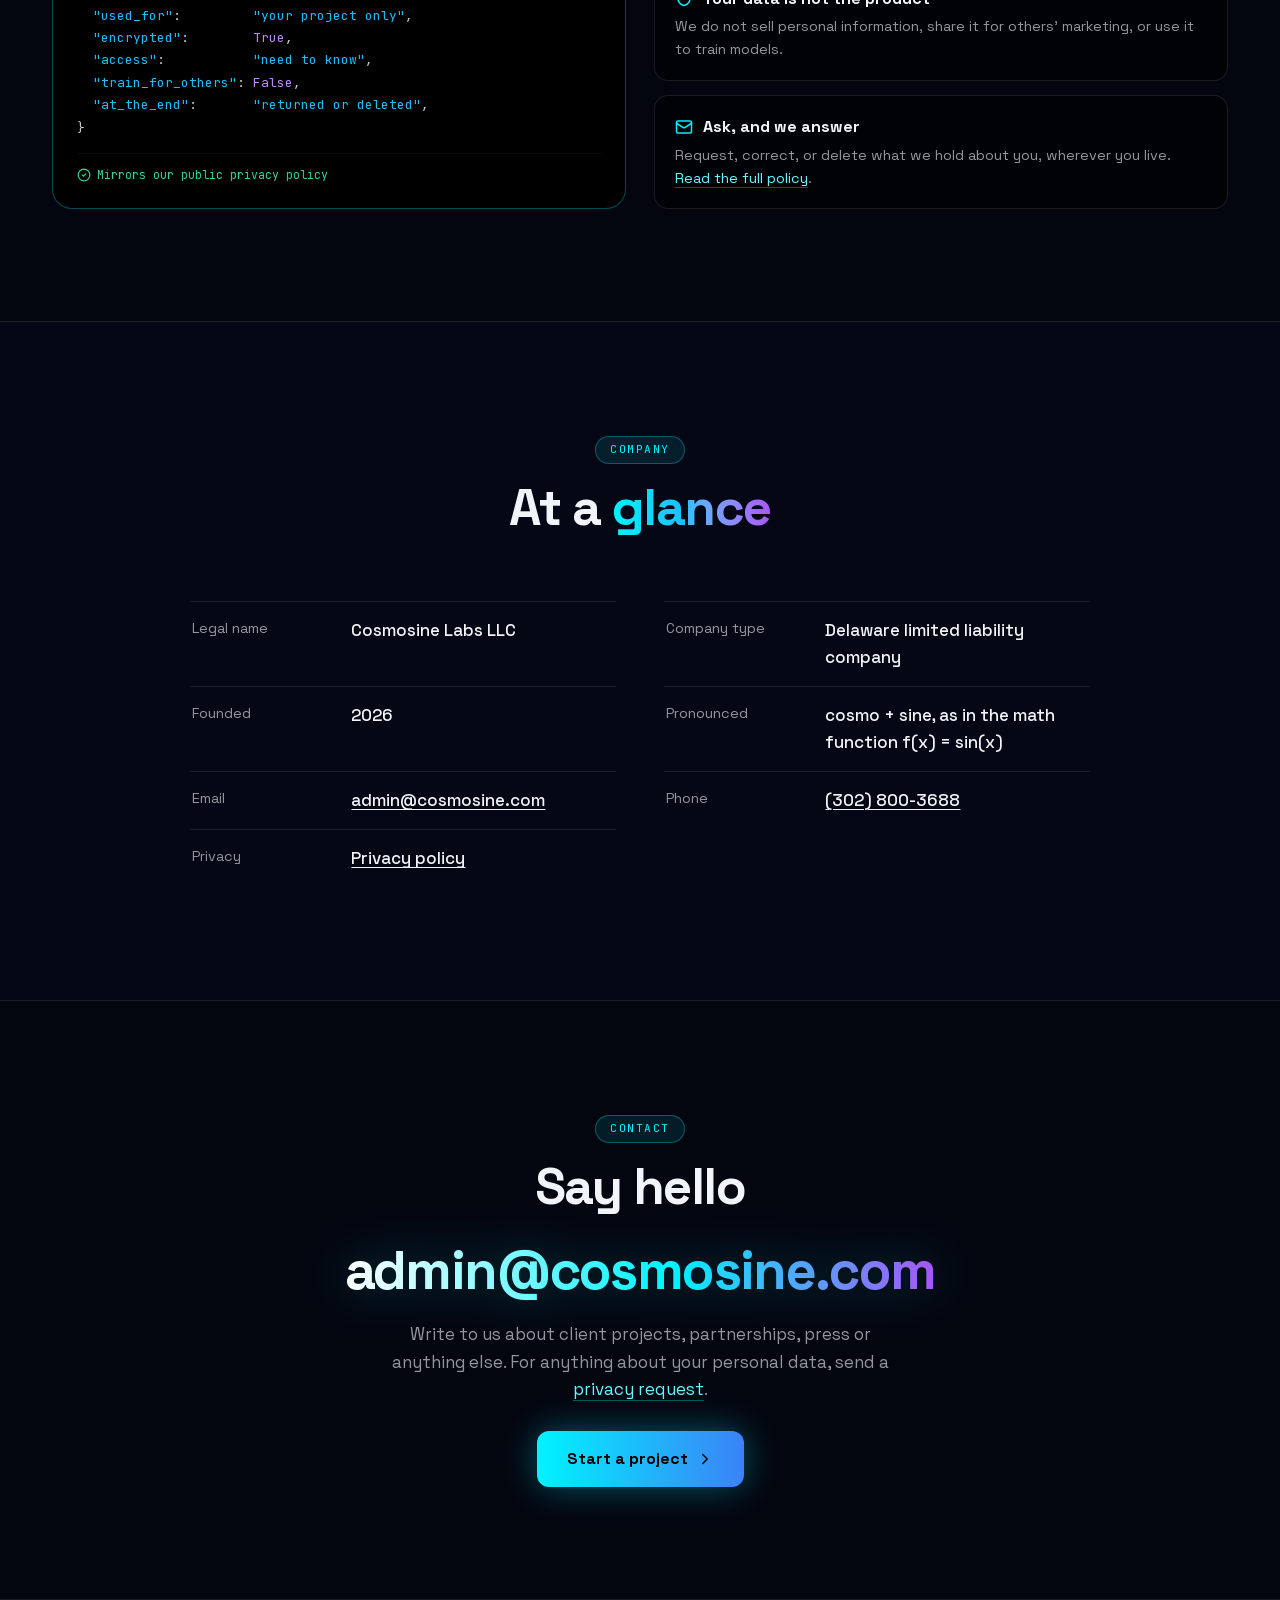
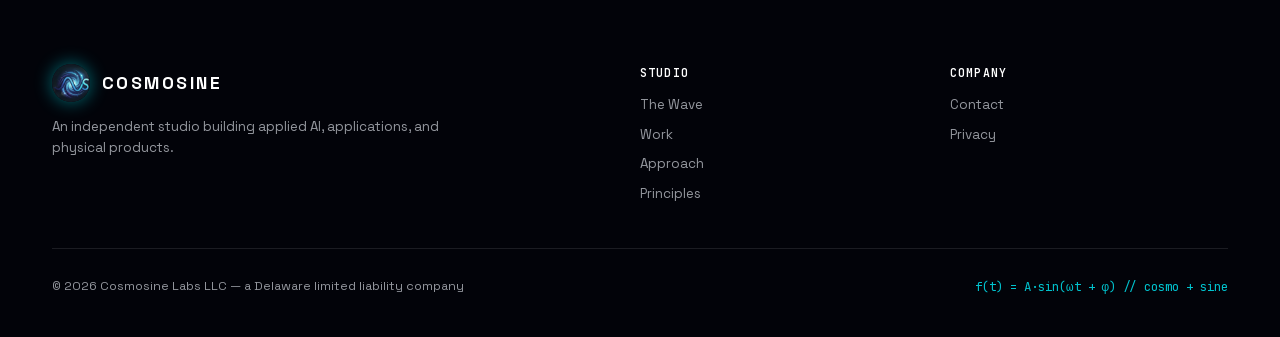
==== commit 5b263889: "Publish cosmosine.com from Site Studio" ====
--- a/index.html
+++ b/index.html
@@ -29,6 +29,7 @@
   <defs><style>.i{fill:none;stroke:currentColor;stroke-width:2;stroke-linecap:round;stroke-linejoin:round}</style></defs>
   <symbol id="i-chevron" viewBox="0 0 24 24"><path d="m9 18 6-6-6-6"/></symbol>
   <symbol id="i-check" viewBox="0 0 24 24"><circle cx="12" cy="12" r="10"/><path d="m9 12 2 2 4-4"/></symbol>
+  <symbol id="i-copy" viewBox="0 0 24 24"><rect width="14" height="14" x="8" y="8" rx="2" ry="2"/><path d="M4 16c-1.1 0-2-.9-2-2V4c0-1.1.9-2 2-2h10c1.1 0 2 .9 2 2"/></symbol>
   <symbol id="i-phone" viewBox="0 0 24 24"><rect width="14" height="20" x="5" y="2" rx="2"/><path d="M12 18h.01"/></symbol>
   <symbol id="i-package" viewBox="0 0 24 24"><path d="m7.5 4.27 9 5.15"/><path d="M21 8a2 2 0 0 0-1-1.73l-7-4a2 2 0 0 0-2 0l-7 4A2 2 0 0 0 3 8v8a2 2 0 0 0 1 1.73l7 4a2 2 0 0 0 2 0l7-4A2 2 0 0 0 21 16Z"/><path d="m3.3 7 8.7 5 8.7-5"/><path d="M12 22V12"/></symbol>
   <symbol id="i-sliders" viewBox="0 0 24 24"><path d="M21 4h-7M10 4H3M21 12h-9M8 12H3M21 20h-5M12 20H3M14 2v4M8 10v4M16 18v4"/></symbol>
@@ -44,6 +45,9 @@
   <symbol id="i-activity" viewBox="0 0 24 24"><path d="M22 12h-4l-3 9L9 3l-6 9H2"/></symbol>
   <symbol id="i-layers" viewBox="0 0 24 24"><path d="M12.83 2.18a2 2 0 0 0-1.66 0L2.6 6.08a1 1 0 0 0 0 1.83l8.58 3.91a2 2 0 0 0 1.66 0l8.58-3.9a1 1 0 0 0 0-1.83Z"/><path d="m22 17.65-9.17 4.16a2 2 0 0 1-1.66 0L2 17.65"/><path d="m22 12.65-9.17 4.16a2 2 0 0 1-1.66 0L2 12.65"/></symbol>
   <symbol id="i-sparkles" viewBox="0 0 24 24"><path d="M9.937 15.5A2 2 0 0 0 8.5 14.063l-6.135-1.582a.5.5 0 0 1 0-.962L8.5 9.936A2 2 0 0 0 9.937 8.5l1.582-6.135a.5.5 0 0 1 .963 0L14.063 8.5A2 2 0 0 0 15.5 9.937l6.135 1.581a.5.5 0 0 1 0 .964L15.5 14.063a2 2 0 0 0-1.437 1.437l-1.582 6.135a.5.5 0 0 1-.963 0z"/></symbol>
+  <symbol id="i-compass" viewBox="0 0 24 24"><circle cx="12" cy="12" r="10"/><path d="m16.24 7.76-1.804 5.411a2 2 0 0 1-1.265 1.265L7.76 16.24l1.804-5.411a2 2 0 0 1 1.265-1.265z"/></symbol>
+  <symbol id="i-message" viewBox="0 0 24 24"><path d="M7.9 20A9 9 0 1 0 4 16.1L2 22Z"/></symbol>
+  <symbol id="i-rocket" viewBox="0 0 24 24"><path d="M4.5 16.5c-1.5 1.26-2 5-2 5s3.74-.5 5-2c.71-.84.7-2.13-.09-2.91a2.18 2.18 0 0 0-2.91-.09z"/><path d="m12 15-3-3a22 22 0 0 1 2-3.95A12.88 12.88 0 0 1 22 2c0 2.72-.78 7.5-6 11a22.35 22.35 0 0 1-4 2z"/><path d="M9 12H4s.55-3.03 2-4c1.62-1.08 5 0 5 0"/><path d="M12 15v5s3.03-.55 4-2c1.08-1.62 0-5 0-5"/></symbol>
 </svg>
 
 <div class="ambient" aria-hidden="true"><i class="a"></i><i class="b"></i><i class="c"></i></div>
@@ -63,7 +67,7 @@
       <a href="#principles">Principles</a>
     </nav>
 
-    <a class="btn-ghost head-cta" href="#work-with-us">
+    <a class="btn-ghost head-cta" href="#start">
       Start a project <svg class="i" width="16" height="16"><use href="#i-chevron"/></svg>
     </a>
 
@@ -78,7 +82,7 @@
     <a href="#work">Work</a>
     <a href="#approach">Approach</a>
     <a href="#principles">Principles</a>
-    <a class="btn-ghost" href="#work-with-us">Start a project</a>
+    <a class="btn-ghost" href="#start">Start a project</a>
   </div>
 </header>
 
@@ -98,7 +102,7 @@
           <p class="lede rise d2">Cosmosine Labs builds forecasting, optimization and agent systems whose numbers you can check, and the apps and physical products around them. Small studio, long horizons, and a few client projects alongside our own.</p>
 
           <div class="ctas rise d3">
-            <a class="btn-primary" href="#work-with-us">Start a project <svg class="i"><use href="#i-chevron"/></svg></a>
+            <a class="btn-primary" href="#start">Start a project <svg class="i"><use href="#i-chevron"/></svg></a>
             <a class="btn-secondary" href="#work"><svg class="i"><use href="#i-layers"/></svg> What we build</a>
           </div>
           <dl class="facts rise d4" style="grid-template-columns:repeat(3,1fr)">
@@ -149,11 +153,80 @@
 <p>We take on a small number of client projects alongside our own, and bring the same care to both. With AI at the centre, here is what that work does for you:</p>
 <ul><li><strong>Know what is coming, and why.</strong> Demand, revenue and capacity forecasts that show their working, so your team trusts them enough to order stock, staff shifts and plan cash by them. For one-off questions, forecasting agents give you the odds and the reasoning behind them.</li><li><strong>AI you can sign off on.</strong> Copilots and agents for analysis, reporting and planning that compute every figure with code they ran and show it, so a number that reaches your board or your clients has been checked, not guessed.</li><li><strong>AI your customers trust with their data.</strong> Features that run on the phone or in the home, so personal data never leaves it: less compliance risk, no per-use cloud bill, and it works offline. Built to be safe for children when they are the audience.</li><li><strong>Better decisions on price, stock and schedules.</strong> Pricing, inventory, scheduling and supply planning, modelled end to end and tested against your own history, so you see the likely gain before anything changes.</li><li><strong>From idea to something people use.</strong> iPhone, Android and web apps, and physical products, taken from first sketch through launch and support by one small studio, so nothing gets lost between design, engineering and manufacturing.</li></ul>
 <p>Behind the work is PhD-level research and more than a decade of building AI, forecasting and optimization systems that run in production at global scale, and of leading the teams of scientists, engineers and product managers who deliver them.</p>
-<p>Tell us what you&#39;re trying to build and where it stands today. We reply within two working days, and after that we&#39;re just a call away whenever you need us. No account managers, no hand-offs: you talk directly with whoever is building it.</p>
-        </div>
-      <div class="ctas section-cta">
-        <a class="btn-primary" href="mailto:admin@cosmosine.com?subject=Project%20enquiry&amp;body=What%20are%20you%20trying%20to%20build%3F%0A%0AWhere%20does%20it%20stand%20today%3F%0A%0AWhat%20data%20do%20you%20have%3F%0A%0ATimeline%20or%20budget%20range%3A%0A">Start a project <svg class="i"><use href="#i-chevron"/></svg></a>
-      </div>
+<p>We&#39;re just a call away whenever you need us. No account managers, no hand-offs: you talk directly with whoever is building it.</p>
+        </div>
+      </div>
+    </div>
+  </section>
+
+  <!-- ============ HOW-IT-STARTS ============ -->
+  <section class="section alt" id="how-it-starts">
+    <div class="wrap">
+      <div class="head-center">
+        <span class="pill">Starting a project</span>
+        <h2 class="title">A clear way to <span class="grad">begin</span></h2>
+        <p class="sub">A small first conversation is enough. We will help you work out whether the next step is worthwhile before asking you to commit to a larger piece of work.</p>
+      </div>
+
+      <div class="cards" style="--cols:3">
+        <article class="card">
+          <div class="icon"><svg class="i"><use href="#i-message"/></svg></div>
+          <div class="kicker">01 · FIT CALL</div>
+          <h3>Start with the question</h3>
+          <p>Tell us the decision, product or problem you are working on. We will talk through what matters, what is known, and whether we are the right people to help.</p>
+          <ul>
+            <li><svg class="i"><use href="#i-check"/></svg> A direct conversation</li>
+            <li><svg class="i"><use href="#i-check"/></svg> A straight answer on fit</li>
+          </ul>
+        </article>
+
+        <article class="card violet">
+          <div class="icon"><svg class="i"><use href="#i-compass"/></svg></div>
+          <div class="kicker">02 · SCOPE &amp; PROTOTYPE</div>
+          <h3>Find the useful first step</h3>
+          <p>Together, we define a focused piece of discovery or a prototype: the outcome, the data, the constraints, and the evidence needed to make a confident decision.</p>
+          <ul>
+            <li><svg class="i"><use href="#i-check"/></svg> Clear scope and next steps</li>
+            <li><svg class="i"><use href="#i-check"/></svg> Evidence before scale</li>
+          </ul>
+        </article>
+
+        <article class="card blue">
+          <div class="icon"><svg class="i"><use href="#i-rocket"/></svg></div>
+          <div class="kicker">03 · BUILD &amp; SUPPORT</div>
+          <h3>Take it into the world</h3>
+          <p>When the work proves out, the same people design, build, test and support it with you, without handing the context to someone new.</p>
+          <ul>
+            <li><svg class="i"><use href="#i-check"/></svg> Built with the people who scoped it</li>
+            <li><svg class="i"><use href="#i-check"/></svg> Support after launch</li>
+          </ul>
+        </article>
+      </div>
+    </div>
+  </section>
+
+  <!-- ============ START ============ -->
+  <section class="section alt inquiry-section" id="start">
+    <div class="wrap">
+      <div class="inquiry">
+        <div class="inquiry-copy">
+          <h3>Tell us what you&#39;re planning</h3>
+          <p>We reply to every project enquiry within two working days.</p>
+          <div class="kicker">Worth including</div>
+          <ul>
+            <li><svg class="i"><use href="#i-check"/></svg> What you&#39;re trying to build</li>
+            <li><svg class="i"><use href="#i-check"/></svg> Where it stands today</li>
+            <li><svg class="i"><use href="#i-check"/></svg> What data you have</li>
+            <li><svg class="i"><use href="#i-check"/></svg> Timeline or budget range</li>
+          </ul>
+        </div>
+        <div class="inquiry-actions">
+          <a class="btn-primary" href="mailto:admin@cosmosine.com?subject=Project%20enquiry&amp;body=What%20are%20you%20trying%20to%20build%3F%0A%0AWhere%20does%20it%20stand%20today%3F%0A%0AWhat%20data%20do%20you%20have%3F%0A%0ATimeline%20or%20budget%20range%3A%0A">Start a project <svg class="i"><use href="#i-chevron"/></svg></a>
+          <div class="inquiry-mail">
+            <span>Or write to <b>admin@cosmosine.com</b></span>
+            <button type="button" class="link-btn" data-copy="admin@cosmosine.com" hidden><svg class="i" width="14" height="14"><use href="#i-copy"/></svg> <span>Copy</span></button>
+          </div>
+        </div>
       </div>
     </div>
   </section>
@@ -365,7 +438,7 @@
       <span class="pill">Contact</span>
       <h2 class="title">Say hello</h2>
       <a class="contact-address" href="mailto:admin@cosmosine.com">admin@cosmosine.com</a>
-      <p class="sub">For client projects, partnerships, press, or anything else. We read everything that arrives and reply to project enquiries within two working days. For anything about your personal data, send a <a href="mailto:admin@cosmosine.com?subject=Privacy%20request">privacy request</a>.</p>
+      <p class="sub">Write to us about client projects, partnerships, press or anything else. For anything about your personal data, send a <a href="mailto:admin@cosmosine.com?subject=Privacy%20request">privacy request</a>.</p>
       <div class="ctas section-cta">
         <a class="btn-primary" href="mailto:admin@cosmosine.com?subject=Project%20enquiry&amp;body=What%20are%20you%20trying%20to%20build%3F%0A%0AWhere%20does%20it%20stand%20today%3F%0A%0AWhat%20data%20do%20you%20have%3F%0A%0ATimeline%20or%20budget%20range%3A%0A">Start a project <svg class="i"><use href="#i-chevron"/></svg></a>
       </div>
--- a/styles.css
+++ b/styles.css
@@ -298,6 +298,7 @@
 .lede{font-size:clamp(1.05rem,1.6vw,1.25rem);color:var(--body);max-width:52ch;margin:26px 0 0}
 
 .ctas{display:flex;flex-wrap:wrap;gap:14px;margin-top:36px}
+.cta-note{margin:12px 0 0;font-size:.84rem;color:var(--muted)}
 .btn-primary{
   display:inline-flex;align-items:center;justify-content:center;gap:8px;
   padding:15px 30px;border-radius:12px;
@@ -502,6 +503,30 @@
 }
 .contact .sub{color:var(--muted);max-width:48ch;margin:20px auto 0}
 
+/* enquiry panel: sits under the section before it, in the same band */
+.section.inquiry-section{padding-top:0;border-top:0}
+.inquiry{
+  display:grid;grid-template-columns:minmax(0,1.4fr) minmax(0,1fr);gap:28px 48px;align-items:center;
+  padding:clamp(24px,3vw,36px);border-radius:var(--radius);
+  background:linear-gradient(180deg,rgba(var(--panel-rgb),.8),rgba(0,0,0,.9));
+  border:1px solid rgba(var(--cyan-rgb),.3);
+  box-shadow:0 0 40px rgba(var(--cyan-rgb),calc(.08*var(--glow)));
+  scroll-margin-top:100px;
+}
+.inquiry h3{margin:0;font-size:clamp(1.3rem,2.2vw,1.6rem);font-weight:700;letter-spacing:-.01em}
+.inquiry-copy > p{margin:8px 0 0;color:var(--muted)}
+.inquiry .kicker{margin:22px 0 10px;font-family:var(--mono);font-size:.72rem;letter-spacing:.08em;text-transform:uppercase;color:var(--cyan)}
+.inquiry ul{list-style:none;margin:0;padding:0;display:grid;grid-template-columns:repeat(2,minmax(0,1fr));gap:10px 20px}
+.inquiry li{display:flex;align-items:center;gap:10px;font-family:var(--mono);font-size:.76rem;color:var(--body)}
+.inquiry li svg{width:16px;height:16px;color:var(--cyan);flex-shrink:0}
+.inquiry-actions{display:grid;gap:12px}
+.inquiry-actions .btn-primary{width:100%}
+.inquiry-actions .btn-primary svg{width:18px;height:18px}
+.inquiry-mail{display:flex;flex-wrap:wrap;align-items:center;justify-content:center;gap:2px 6px;font-size:.88rem;color:var(--muted);text-align:center}
+.inquiry-mail b{color:var(--ink);font-weight:600}
+.inquiry-mail .link-btn{padding:8px;color:var(--cyan-soft)}
+.inquiry-mail .link-btn svg{width:14px;height:14px}
+
 
 /* sub-site link back to the main site */
 .parent-link{display:inline-flex;align-items:center;gap:6px;margin-right:auto;margin-left:6px;padding:4px 12px 4px 5px;border-radius:999px;border:1px solid var(--line);font-size:.76rem;color:var(--muted);white-space:nowrap;transition:color .2s,border-color .2s}
@@ -587,6 +612,7 @@
   .hero-copy{text-align:center}
   .hero-copy h1,.hero-copy .lede{margin-inline:auto}
   .ctas{justify-content:center}
+  .cta-note{text-align:center}
   .lab{grid-template-columns:1fr}
 }
 @media (max-width:860px){
@@ -598,6 +624,7 @@
   .gallery{--cols:2 !important}
   .hero-grid.emblem-left > :first-child{order:0}
   .approach,.commit-grid{grid-template-columns:1fr}
+  .inquiry{grid-template-columns:1fr}
   .head-split{flex-direction:column;align-items:flex-start}
   .foot-grid{grid-template-columns:1fr 1fr !important}
   .foot-grid > div:first-child{grid-column:1/-1}
@@ -618,6 +645,7 @@
   .card{padding:24px}
   .emblem{padding:20px}
   .gallery{grid-template-columns:1fr}
+  .inquiry ul{grid-template-columns:1fr}
 }
 @media (max-width:370px){.head-cta{display:none}}
 
